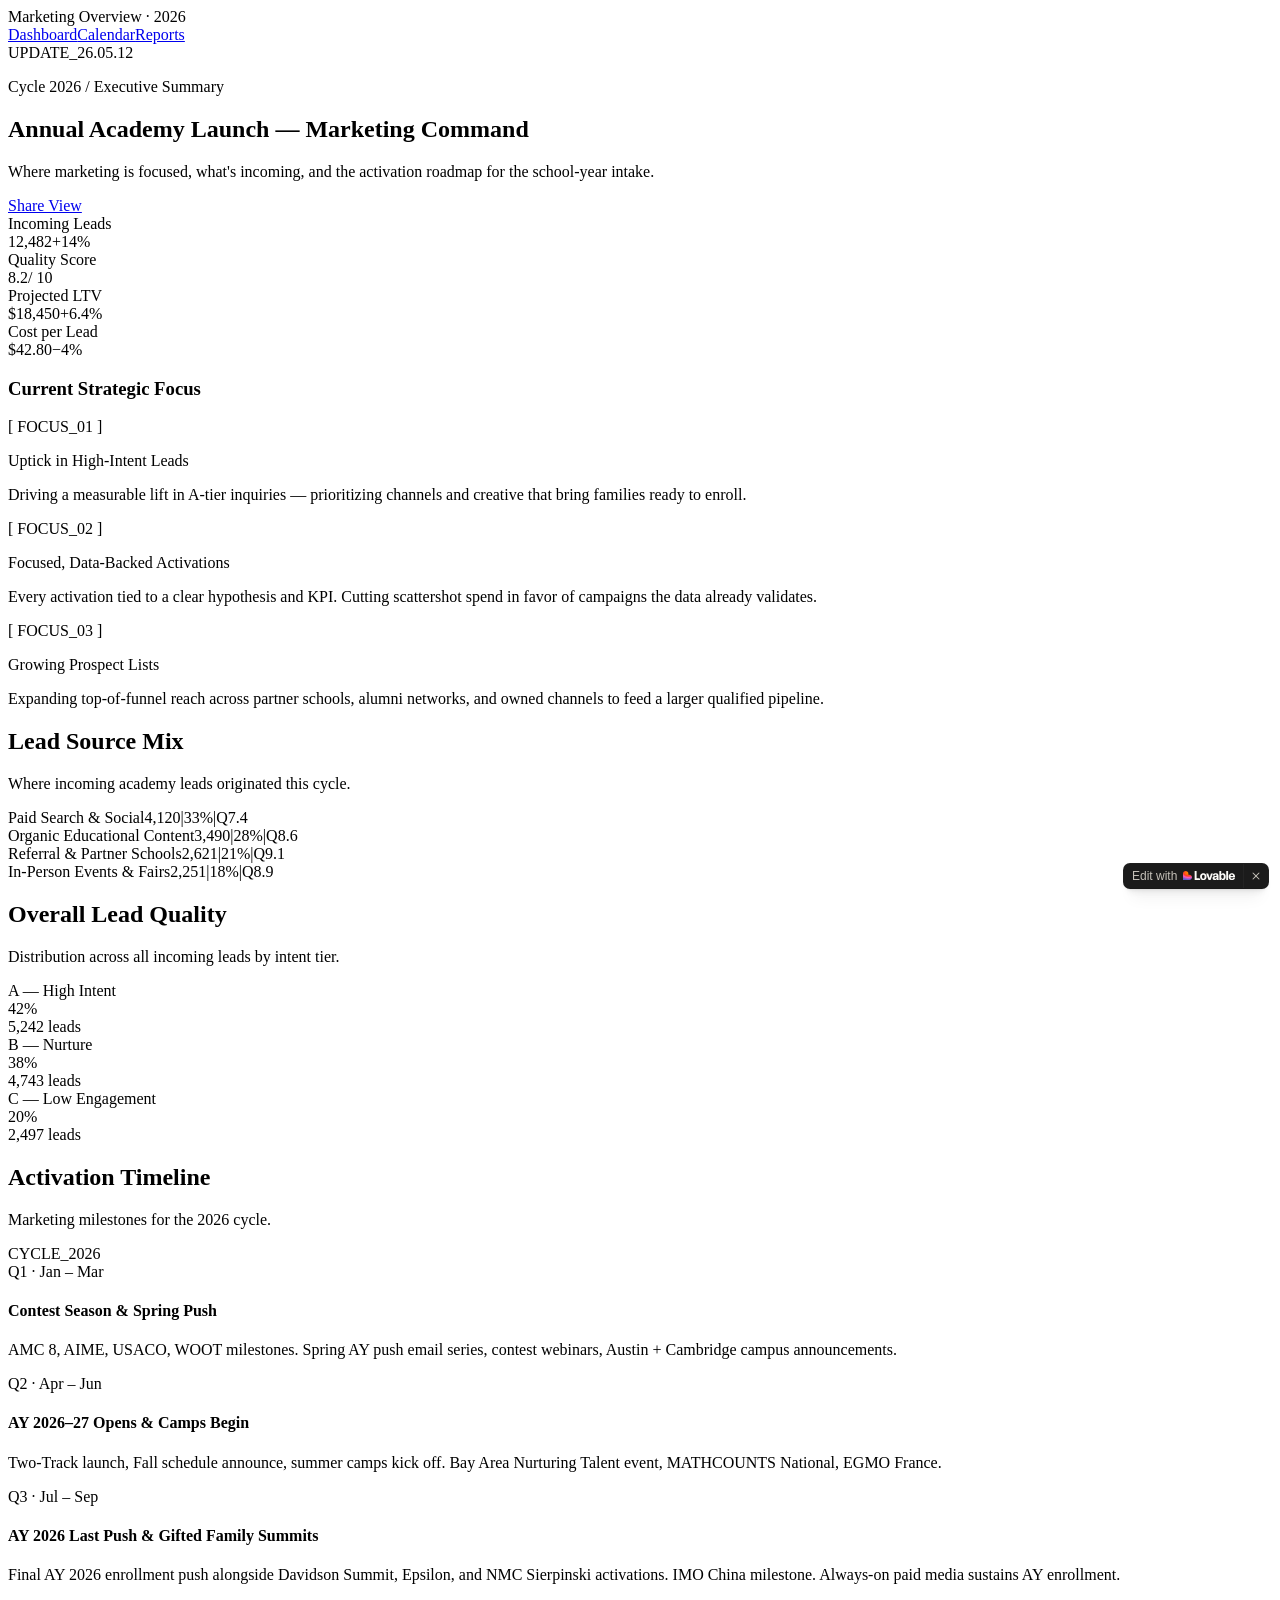
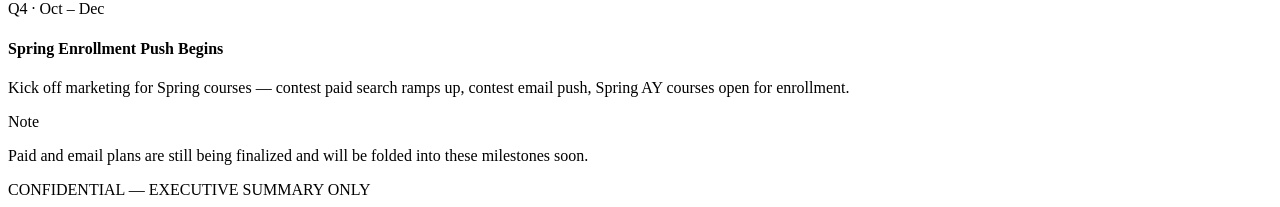
==== index.html @ 6443d121 "Rename marketing-ay.html to index.html" ====
<!DOCTYPE html>
<!-- saved from url=(0054)https://preview-%2Dacademy-2026-dashboard.lovable.app/ -->
<html lang="en"><head><meta http-equiv="Content-Type" content="text/html; charset=UTF-8"><meta name="viewport" content="width=device-width, initial-scale=1"><link rel="stylesheet" href="./Academia.HQ — Marketing Executive Dashboard_files/styles-Cn8V7JbX.css" data-precedence="default"><title>Academia.HQ — Marketing Executive Dashboard</title><meta name="author" content="Lovable"><meta property="og:title" content="Lovable App"><meta property="og:description" content="Lovable Generated Project"><meta property="og:type" content="website"><meta name="twitter:card" content="summary"><meta name="twitter:site" content="@Lovable"><meta name="description" content="Executive overview of marketing activations, lead volume, lead quality and source mix for the annual academy launch cycle."><link rel="modulepreload" href="https://preview--academy-2026-dashboard.lovable.app/assets/index-B-Gn3S8Y.js"><link rel="modulepreload" href="https://preview--academy-2026-dashboard.lovable.app/assets/index-vimdOKwy.js">
<style>
	@font-face {
		font-family: 'CameraPlainVariable';
		src: url('https://cdn.gpteng.co/mcp-widgets/v1/fonts/CameraPlainVariable.woff2') format('woff2');
		font-weight: 100 900;
		font-style: normal;
		font-display: swap;
	}

	#lovable-badge {
		--badge-bg: #1b1b1b;
		--badge-text: #c5c1b9;
		--badge-text-hover: #dcdad5;
		--badge-radius: 6px;
		--badge-padding: 8px;
		--badge-gap: 6px;
		--badge-shadow: 
			0 0 0 1px rgba(0, 0, 0, 0.88),
			0 1px 0 0 rgba(0, 0, 0, 0.04),
			0 2px 2px -1px rgba(0, 0, 0, 0.08),
			0 4px 4px -2px rgba(0, 0, 0, 0.08),
			0 8px 8px -4px rgba(0, 0, 0, 0.08),
			0 16px 16px -8px rgba(0, 0, 0, 0.08);
		--badge-transition-duration: 0.2s;
		--badge-transition-easing: cubic-bezier(0.16, 1, 0.32, 1);
		--focus-color: #575ECF;
		--focus-offset: 2px;
		--focus-width: 2px;
		
		position: fixed;
		bottom: 12px;
		right: 12px;
		height: 24px;
		display: flex;
		align-items: center;
		z-index: 1000000;
		background-color: var(--badge-bg);
		color: var(--badge-text);
		border-radius: var(--badge-radius);
		box-shadow: var(--badge-shadow);
		font-size: 12px;
		font-family: CameraPlainVariable, "CameraPlainVariable Fallback", -apple-system, BlinkMacSystemFont, 'Segoe UI', Roboto, sans-serif;
		font-weight: 400 !important;
		text-transform: none !important;
		font-feature-settings: normal !important;
		transform: translateZ(0);
		will-change: transform, opacity;
	}

	#lovable-badge-cta {
		display: flex;
		align-items: center;
		gap: var(--badge-gap);
		padding: 0 var(--badge-padding);
		height: 100%;
		color: inherit;
		text-decoration: none;
		white-space: nowrap;
		border-radius: var(--badge-radius) 0 0 var(--badge-radius);
		transition: 
			background-color var(--badge-transition-duration) ease,
			color var(--badge-transition-duration) ease,
			transform 0.1s ease;
	}

	#lovable-badge-cta:hover {
		background: rgba(255, 255, 255, 0.04);
		color: var(--badge-text-hover);
	}

	#lovable-badge-cta:active {
		transform: scale(0.98);
	}

	#lovable-badge-cta:focus {
		outline: none;
	}

	#lovable-badge-cta:focus-visible {
		outline: var(--focus-width) solid var(--focus-color);
		outline-offset: var(--focus-offset);
		z-index: 1;
	}

	#lovable-badge-text {
		line-height: 1;
	}

	#lovable-badge-divider {
		width: 1px;
		height: 24px;
		background-color: rgba(255, 255, 255, 0.04);
		flex-shrink: 0;
	}

	#lovable-badge-close {
		width: 24px;
		height: 24px;
		min-width: 24px;
		min-height: 24px;
		cursor: pointer;
		background: none;
		border: none;
		padding: 0;
		display: flex;
		align-items: center;
		justify-content: center;
		border-radius: 0 var(--badge-radius) var(--badge-radius) 0;
		flex-shrink: 0;
		transition: 
			background-color var(--badge-transition-duration) ease,
			transform 0.1s ease;
	}

	#lovable-badge-close:hover {
		background: rgba(255, 255, 255, 0.04);
	}

	#lovable-badge-close:active {
		transform: scale(0.92);
	}

	#lovable-badge-close:focus {
		outline: none;
	}

	#lovable-badge-close:focus-visible {
		outline: var(--focus-width) solid var(--focus-color);
		outline-offset: calc(var(--focus-offset) * -1);
		z-index: 1;
	}

	#lovable-badge-close svg path {
		fill: var(--badge-text);
		transition: fill var(--badge-transition-duration) ease;
	}

	#lovable-badge-close:hover svg path {
		fill: var(--badge-text-hover);
	}

	@media (prefers-reduced-motion: reduce) {
		#lovable-badge-cta,
		#lovable-badge-close,
		#lovable-badge-close svg path {
			transition: none;
		}
		
		#lovable-badge-cta:active,
		#lovable-badge-close:active {
			transform: none;
		}
	}

	@media (prefers-contrast: high) {
		#lovable-badge {
			--badge-bg: #000;
			--badge-text: #fff;
			--badge-text-hover: #fff;
			border: 2px solid currentColor;
		}
		
		#lovable-badge-cta:focus-visible,
		#lovable-badge-close:focus-visible {
			outline-width: 3px;
		}
	}
</style>
<meta name="twitter:title" content="Lovable App"><meta name="twitter:description" content="Lovable Generated Project"><meta property="og:image" content="https://pub-bb2e103a32db4e198524a2e9ed8f35b4.r2.dev/c86d6704-e318-472f-9293-c8a360c2b26d/id-preview-19be04c4--fb2c8c8b-38e6-4d74-97dd-ea251c42cca8.lovable.app-1778769795192.png"><meta name="twitter:image" content="https://pub-bb2e103a32db4e198524a2e9ed8f35b4.r2.dev/c86d6704-e318-472f-9293-c8a360c2b26d/id-preview-19be04c4--fb2c8c8b-38e6-4d74-97dd-ea251c42cca8.lovable.app-1778769795192.png"><style type="text/css">
            .jcpwm-preloader {
                transform: translateX(0px) !important;
            }
        </style></head><body><!--$--><main class="min-h-screen bg-background text-foreground font-display selection:bg-primary/10"><nav class="sticky top-0 z-50 border-b border-border bg-background/80 backdrop-blur-md"><div class="mx-auto flex h-16 max-w-7xl items-center justify-between px-6"><div class="flex items-center gap-8"><span class="text-xl font-extrabold tracking-tighter">Marketing Overview · 2026</span><div class="hidden gap-6 text-sm font-medium text-muted-foreground md:flex"><a href="https://preview--academy-2026-dashboard.lovable.app/" class="text-foreground">Dashboard</a><a href="https://preview--academy-2026-dashboard.lovable.app/calendar" class="transition-colors hover:text-foreground">Calendar</a><a href="https://preview--academy-2026-dashboard.lovable.app/#" class="transition-colors hover:text-foreground">Reports</a></div></div><div class="flex items-center gap-4"><div class="rounded bg-foreground/5 px-2 py-1 font-mono text-[10px]">UPDATE_26.05.12</div><div class="size-8 rounded-full bg-foreground"></div></div></div></nav><section class="mx-auto max-w-7xl px-6 py-12"><header class="animate-entrance mb-12 flex flex-col justify-between gap-6 md:flex-row md:items-end"><div><p class="mb-3 font-mono text-[11px] uppercase tracking-widest text-muted-foreground">Cycle 2026 / Executive Summary</p><h1 class="max-w-2xl text-balance text-4xl font-extrabold tracking-tight md:text-5xl">Annual Academy Launch — Marketing Command</h1><p class="mt-4 max-w-xl text-pretty text-muted-foreground">Where marketing is focused, what's incoming, and the activation roadmap for the school-year intake.</p></div><div class="flex gap-3"><a href="https://preview--academy-2026-dashboard.lovable.app/#" class="rounded-md bg-foreground px-4 py-2 text-sm font-medium text-background transition-all hover:opacity-90">Share View</a></div></header><div class="animate-entrance mb-16 grid grid-cols-1 gap-px overflow-hidden rounded-xl border border-border bg-border md:grid-cols-4 [animation-delay:100ms]"><div class="bg-background p-6"><span class="mb-2 block font-mono text-[10px] uppercase tracking-widest text-muted-foreground">Incoming Leads</span><div class="flex items-baseline gap-2"><span class="text-3xl font-bold tracking-tight">12,482</span><span class="text-xs font-medium text-emerald-600">+14%</span></div></div><div class="bg-background p-6"><span class="mb-2 block font-mono text-[10px] uppercase tracking-widest text-muted-foreground">Quality Score</span><div class="flex items-baseline gap-2"><span class="text-3xl font-bold tracking-tight">8.2</span><span class="text-xs font-medium text-muted-foreground">/ 10</span></div></div><div class="bg-background p-6"><span class="mb-2 block font-mono text-[10px] uppercase tracking-widest text-muted-foreground">Projected LTV</span><div class="flex items-baseline gap-2"><span class="text-3xl font-bold tracking-tight">$18,450</span><span class="text-xs font-medium text-emerald-600">+6.4%</span></div></div><div class="bg-background p-6"><span class="mb-2 block font-mono text-[10px] uppercase tracking-widest text-muted-foreground">Cost per Lead</span><div class="flex items-baseline gap-2"><span class="text-3xl font-bold tracking-tight">$42.80</span><span class="text-xs font-medium text-emerald-600">−4%</span></div></div></div><div class="grid grid-cols-1 gap-12 lg:grid-cols-12"><div class="animate-entrance space-y-12 lg:col-span-7 [animation-delay:200ms]"><div class="rounded-2xl bg-foreground/5 p-8"><h3 class="mb-6 text-lg font-bold">Current Strategic Focus</h3><div class="grid grid-cols-1 gap-8 md:grid-cols-3"><div class="space-y-2"><span class="font-mono text-[10px] text-primary">[ <!-- -->FOCUS_01<!-- --> ]</span><p class="text-sm font-bold">Uptick in High-Intent Leads</p><p class="text-xs leading-relaxed text-muted-foreground">Driving a measurable lift in A-tier inquiries — prioritizing channels and creative that bring families ready to enroll.</p></div><div class="space-y-2"><span class="font-mono text-[10px] text-primary">[ <!-- -->FOCUS_02<!-- --> ]</span><p class="text-sm font-bold">Focused, Data-Backed Activations</p><p class="text-xs leading-relaxed text-muted-foreground">Every activation tied to a clear hypothesis and KPI. Cutting scattershot spend in favor of campaigns the data already validates.</p></div><div class="space-y-2"><span class="font-mono text-[10px] text-primary">[ <!-- -->FOCUS_03<!-- --> ]</span><p class="text-sm font-bold">Growing Prospect Lists</p><p class="text-xs leading-relaxed text-muted-foreground">Expanding top-of-funnel reach across partner schools, alumni networks, and owned channels to feed a larger qualified pipeline.</p></div></div></div><div class="border-t border-foreground/10 pt-6"><div class="mb-8 flex items-center justify-between"><div><h2 class="text-xl font-bold tracking-tight">Lead Source Mix</h2><p class="mt-1 text-xs text-muted-foreground">Where incoming academy leads originated this cycle.</p></div></div><div class="space-y-6"><div><div class="mb-2 flex justify-between text-sm"><span class="font-medium">Paid Search &amp; Social</span><span class="font-mono text-muted-foreground"><span class="text-foreground">4,120</span><span class="mx-2">|</span>33<!-- -->%<span class="mx-2">|</span>Q<!-- -->7.4</span></div><div class="h-2 overflow-hidden rounded-full bg-foreground/5"><div class="animate-slide h-full bg-foreground" style="width:33%;animation-delay:300ms"></div></div></div><div><div class="mb-2 flex justify-between text-sm"><span class="font-medium">Organic Educational Content</span><span class="font-mono text-muted-foreground"><span class="text-foreground">3,490</span><span class="mx-2">|</span>28<!-- -->%<span class="mx-2">|</span>Q<!-- -->8.6</span></div><div class="h-2 overflow-hidden rounded-full bg-foreground/5"><div class="animate-slide h-full bg-foreground/70" style="width:28%;animation-delay:400ms"></div></div></div><div><div class="mb-2 flex justify-between text-sm"><span class="font-medium">Referral &amp; Partner Schools</span><span class="font-mono text-muted-foreground"><span class="text-foreground">2,621</span><span class="mx-2">|</span>21<!-- -->%<span class="mx-2">|</span>Q<!-- -->9.1</span></div><div class="h-2 overflow-hidden rounded-full bg-foreground/5"><div class="animate-slide h-full bg-foreground/45" style="width:21%;animation-delay:500ms"></div></div></div><div><div class="mb-2 flex justify-between text-sm"><span class="font-medium">In-Person Events &amp; Fairs</span><span class="font-mono text-muted-foreground"><span class="text-foreground">2,251</span><span class="mx-2">|</span>18<!-- -->%<span class="mx-2">|</span>Q<!-- -->8.9</span></div><div class="h-2 overflow-hidden rounded-full bg-foreground/5"><div class="animate-slide h-full bg-foreground/25" style="width:18%;animation-delay:600ms"></div></div></div></div></div><div class="border-t border-foreground/10 pt-6"><div class="mb-8 flex items-center justify-between"><div><h2 class="text-xl font-bold tracking-tight">Overall Lead Quality</h2><p class="mt-1 text-xs text-muted-foreground">Distribution across all incoming leads by intent tier.</p></div></div><div class="grid grid-cols-3 gap-px overflow-hidden rounded-lg border border-border bg-border"><div class="bg-background p-5"><div class="font-mono text-[10px] uppercase tracking-widest text-muted-foreground">A — High Intent</div><div class="mt-3 text-2xl font-bold">42<!-- -->%</div><div class="mt-1 font-mono text-xs text-muted-foreground">5,242<!-- --> leads</div></div><div class="bg-background p-5"><div class="font-mono text-[10px] uppercase tracking-widest text-muted-foreground">B — Nurture</div><div class="mt-3 text-2xl font-bold">38<!-- -->%</div><div class="mt-1 font-mono text-xs text-muted-foreground">4,743<!-- --> leads</div></div><div class="bg-background p-5"><div class="font-mono text-[10px] uppercase tracking-widest text-muted-foreground">C — Low Engagement</div><div class="mt-3 text-2xl font-bold">20<!-- -->%</div><div class="mt-1 font-mono text-xs text-muted-foreground">2,497<!-- --> leads</div></div></div></div></div><div class="animate-entrance lg:col-span-5 [animation-delay:300ms]"><div class="border-l border-border pl-8"><div class="mb-10 flex items-center justify-between"><div><h2 class="text-xl font-bold tracking-tight">Activation Timeline</h2><p class="mt-1 text-xs text-muted-foreground">Marketing milestones for the 2026 cycle.</p></div><span class="font-mono text-[10px] text-muted-foreground">CYCLE_2026</span></div><div class="relative space-y-12"><div class="absolute -left-[33px] bottom-0 top-0 w-px bg-border"></div><div class="relative "><div class="absolute -left-[37px] top-2 size-2 rounded-full ring-4 ring-background bg-primary"></div><span class="font-mono text-[10px] uppercase text-primary">Q1 · Jan – Mar</span><h4 class="mt-1 text-sm font-bold">Contest Season &amp; Spring Push</h4><p class="mt-2 text-xs text-muted-foreground">AMC 8, AIME, USACO, WOOT milestones. Spring AY push email series, contest webinars, Austin + Cambridge campus announcements.</p></div><div class="relative "><div class="absolute -left-[37px] top-2 size-2 rounded-full ring-4 ring-background bg-border"></div><span class="font-mono text-[10px] uppercase text-muted-foreground">Q2 · Apr – Jun</span><h4 class="mt-1 text-sm font-bold">AY 2026–27 Opens &amp; Camps Begin</h4><p class="mt-2 text-xs text-muted-foreground">Two-Track launch, Fall schedule announce, summer camps kick off. Bay Area Nurturing Talent event, MATHCOUNTS National, EGMO France.</p></div><div class="relative "><div class="absolute -left-[37px] top-2 size-2 rounded-full ring-4 ring-background bg-border"></div><span class="font-mono text-[10px] uppercase text-muted-foreground">Q3 · Jul – Sep</span><h4 class="mt-1 text-sm font-bold">AY 2026 Last Push &amp; Gifted Family Summits</h4><p class="mt-2 text-xs text-muted-foreground">Final AY 2026 enrollment push alongside Davidson Summit, Epsilon, and NMC Sierpinski activations. IMO China milestone. Always-on paid media sustains AY enrollment.</p></div><div class="relative opacity-50"><div class="absolute -left-[37px] top-2 size-2 rounded-full ring-4 ring-background bg-border"></div><span class="font-mono text-[10px] uppercase text-muted-foreground">Q4 · Oct – Dec</span><h4 class="mt-1 text-sm font-bold">Spring Enrollment Push Begins</h4><p class="mt-2 text-xs text-muted-foreground">Kick off marketing for Spring courses — contest paid search ramps up, contest email push, Spring AY courses open for enrollment.</p></div></div><div class="mt-10 rounded-md border border-dashed border-border bg-foreground/[0.03] p-4"><span class="font-mono text-[10px] uppercase tracking-widest text-muted-foreground">Note</span><p class="mt-2 text-xs leading-relaxed text-muted-foreground">Paid and email plans are still being finalized and will be folded into these milestones soon.</p></div></div></div></div></section><footer class="mx-auto mt-12 flex max-w-7xl items-center justify-between border-t border-border px-6 py-12"><div class="font-mono text-[10px] text-muted-foreground">CONFIDENTIAL — EXECUTIVE SUMMARY ONLY</div></footer></main><!--/$--><script src="./Academia.HQ — Marketing Executive Dashboard_files/lovable.js" type="module"></script>
<aside id="lovable-badge" role="complementary" dir="ltr" lang="en" aria-label="Edit with Lovable">
	<a id="lovable-badge-cta" target="_blank" href="https://lovable.dev/projects/fb2c8c8b-38e6-4d74-97dd-ea251c42cca8?utm_source=lovable-badge" rel="noopener nofollow" aria-label="Edit with Lovable">
		<span id="lovable-badge-text">Edit with</span>
		<svg xmlns="http://www.w3.org/2000/svg" width="52" height="16" fill="none" viewBox="0 0 52 16">
  <path fill="#FCFBF8" fill-rule="evenodd" d="M20.318 5.25c.643 0 1.206.14 1.69.418a2.81 2.81 0 0 1 1.118 1.191c.266.513.4 1.115.4 1.807s-.134 1.296-.4 1.812a2.81 2.81 0 0 1-1.118 1.193c-.484.278-1.047.418-1.69.418s-1.208-.14-1.695-.418a2.85 2.85 0 0 1-1.125-1.193c-.262-.516-.393-1.12-.393-1.812s.131-1.294.393-1.807a2.848 2.848 0 0 1 1.125-1.191c.487-.279 1.052-.418 1.695-.418Zm0 1.425c-.27 0-.504.076-.7.228-.193.147-.34.37-.443.67-.102.295-.153.66-.153 1.093 0 .435.05.801.153 1.1.102.3.25.524.443.676.196.147.43.22.7.22.27 0 .502-.073.694-.22.193-.152.341-.375.443-.67.103-.299.153-.667.153-1.106 0-.65-.112-1.145-.337-1.481a1.08 1.08 0 0 0-.953-.51ZM32.7 5.25c.61 0 1.127.1 1.549.3.422.197.74.48.953.849.217.368.325.809.325 1.32v2.704c0 .29.02.562.062.812.044.245.108.4.19.466V12h-1.935a5.895 5.895 0 0 1-.105-.684 7.745 7.745 0 0 1-.02-.228 2.293 2.293 0 0 1-.151.203c-.205.242-.47.437-.793.584-.32.143-.685.215-1.094.215-.406 0-.77-.08-1.094-.24a1.845 1.845 0 0 1-.756-.682 1.984 1.984 0 0 1-.27-1.045c0-.606.178-1.069.535-1.388.356-.324.87-.534 1.542-.633l1.125-.16c.225-.032.403-.074.534-.123a.622.622 0 0 0 .288-.196.549.549 0 0 0 .093-.327.65.65 0 0 0-.11-.367.702.702 0 0 0-.32-.27c-.14-.07-.31-.105-.51-.105-.32 0-.576.083-.768.251-.193.164-.298.39-.314.676h-1.923c.016-.434.147-.82.393-1.155.25-.34.596-.604 1.039-.792.442-.189.954-.283 1.535-.283Zm.99 3.498a.98.98 0 0 1-.215.14 2.49 2.49 0 0 1-.584.178l-.473.092c-.315.061-.553.156-.713.283-.155.127-.233.305-.233.534 0 .23.084.412.252.547.168.135.383.203.645.203s.494-.058.694-.173c.201-.118.355-.282.461-.49.11-.21.166-.448.166-.714v-.6Zm4.526-2.375c.065-.125.138-.243.221-.349.197-.25.437-.44.719-.571.282-.135.6-.203.952-.203.528 0 .988.138 1.377.412.389.275.688.67.896 1.186.21.512.314 1.12.314 1.824 0 .7-.107 1.309-.32 1.825-.213.512-.518.906-.915 1.18-.393.275-.854.412-1.383.412-.352 0-.667-.062-.946-.184a1.832 1.832 0 0 1-.7-.554 2.2 2.2 0 0 1-.234-.383V12h-1.843V3h1.862v3.373Zm1.284.296c-.274 0-.51.085-.707.253-.192.163-.338.397-.436.7a3.376 3.376 0 0 0-.148 1.05c0 .406.05.759.148 1.058.098.299.243.53.436.694.197.164.433.246.707.246.279 0 .512-.082.7-.246.193-.164.336-.395.43-.694.099-.3.148-.652.148-1.058 0-.405-.05-.757-.147-1.056-.095-.299-.238-.53-.43-.694a1.015 1.015 0 0 0-.7-.253Zm9.416-1.419c.602 0 1.136.131 1.604.393.466.262.829.643 1.086 1.143.263.5.394 1.097.394 1.794 0 .25-.002.449-.006.596H47.51c.018.288.071.538.164.75a1.3 1.3 0 0 0 .491.596c.214.13.465.196.757.196.319 0 .583-.082.792-.246.209-.167.34-.403.393-.706h1.862a2.48 2.48 0 0 1-.485 1.235 2.54 2.54 0 0 1-1.051.805c-.439.188-.949.283-1.53.283-.655 0-1.225-.125-1.708-.375a2.672 2.672 0 0 1-1.13-1.143c-.267-.508-.4-1.137-.4-1.887 0-.712.14-1.327.418-1.843a2.86 2.86 0 0 1 1.155-1.186c.491-.27 1.051-.405 1.678-.405Zm-.044 1.345c-.274 0-.516.068-.725.203a1.29 1.29 0 0 0-.479.59 2.045 2.045 0 0 0-.132.498h2.562a1.873 1.873 0 0 0-.138-.602 1.061 1.061 0 0 0-.418-.516 1.243 1.243 0 0 0-.67-.173Z" clip-rule="evenodd"></path>
  <path fill="#FCFBF8" d="m26.605 9.995 1.342-4.566h1.924L27.628 12h-2.07l-2.33-6.57h1.98l1.397 4.565Zm-13.013.143h2.256c1.632 0 1.421 1.837 1.418 1.861h-5.603V3h1.93v7.138Zm31.516 1.861h-1.862V3h1.862v8.999Z"></path>
  <path fill="url(#a)" fill-rule="evenodd" d="M2.7 3c1.492 0 2.7 1.192 2.7 2.663v1.012h.9c1.49 0 2.7 1.192 2.7 2.662S7.791 12 6.3 12H0V5.663C0 4.193 1.209 3 2.7 3Z" clip-rule="evenodd"></path>
  <defs>
    <radialgradient id="a" cx="0" cy="0" r="1" gradientTransform="matrix(-1.54236 7.07838 -10.231 -2.15602 4.627 5.022)" gradientUnits="userSpaceOnUse">
      <stop offset=".106" stop-color="#FE7B02"></stop>
      <stop offset=".394" stop-color="#FE3F21"></stop>
      <stop offset=".608" stop-color="#F858BC"></stop>
      <stop offset=".929" stop-color="#575ECF"></stop>
    </radialgradient>
  </defs>
</svg>


	</a>
	
	<span id="lovable-badge-divider" aria-hidden="true"></span>
	
	<button id="lovable-badge-close" aria-label="Dismiss" title="Dismiss" type="button">
		<svg xmlns="http://www.w3.org/2000/svg" width="16" height="16" fill="none" viewBox="0 0 16 16" aria-hidden="true">
			<path d="M10.646 4.646a.5.5 0 1 1 .707.708L8.707 8l2.646 2.646a.5.5 0 1 1-.707.707L8 8.707l-2.646 2.646a.5.5 0 1 1-.708-.707L7.293 8 4.646 5.354a.5.5 0 1 1 .708-.708L8 7.293l2.646-2.647Z"></path>
		</svg>
	</button>
</aside>
<script>
	// Don't show the lovable-badge if the page is in an iframe or if it's being rendered by puppeteer (screenshot service)
	if (window.self !== window.top || navigator.userAgent.includes('puppeteer')) {
		// the page is in an iframe
		var badge = document.getElementById('lovable-badge');
		if (badge) {
			badge.style.display = 'none';
		}
	}

	// Add click event listener to close button with animation
	var closeButton = document.getElementById('lovable-badge-close');
	if (closeButton) {
		closeButton.addEventListener('click', function(event) {
			event.preventDefault();
			event.stopPropagation();
			var badge = document.getElementById('lovable-badge');
			if (badge) {
				badge.classList.add('closing');
				setTimeout(function() {
					if (badge) {
						badge.style.display = 'none';
					}
				}, 240);
			}
		});
	}
</script>
</body></html>
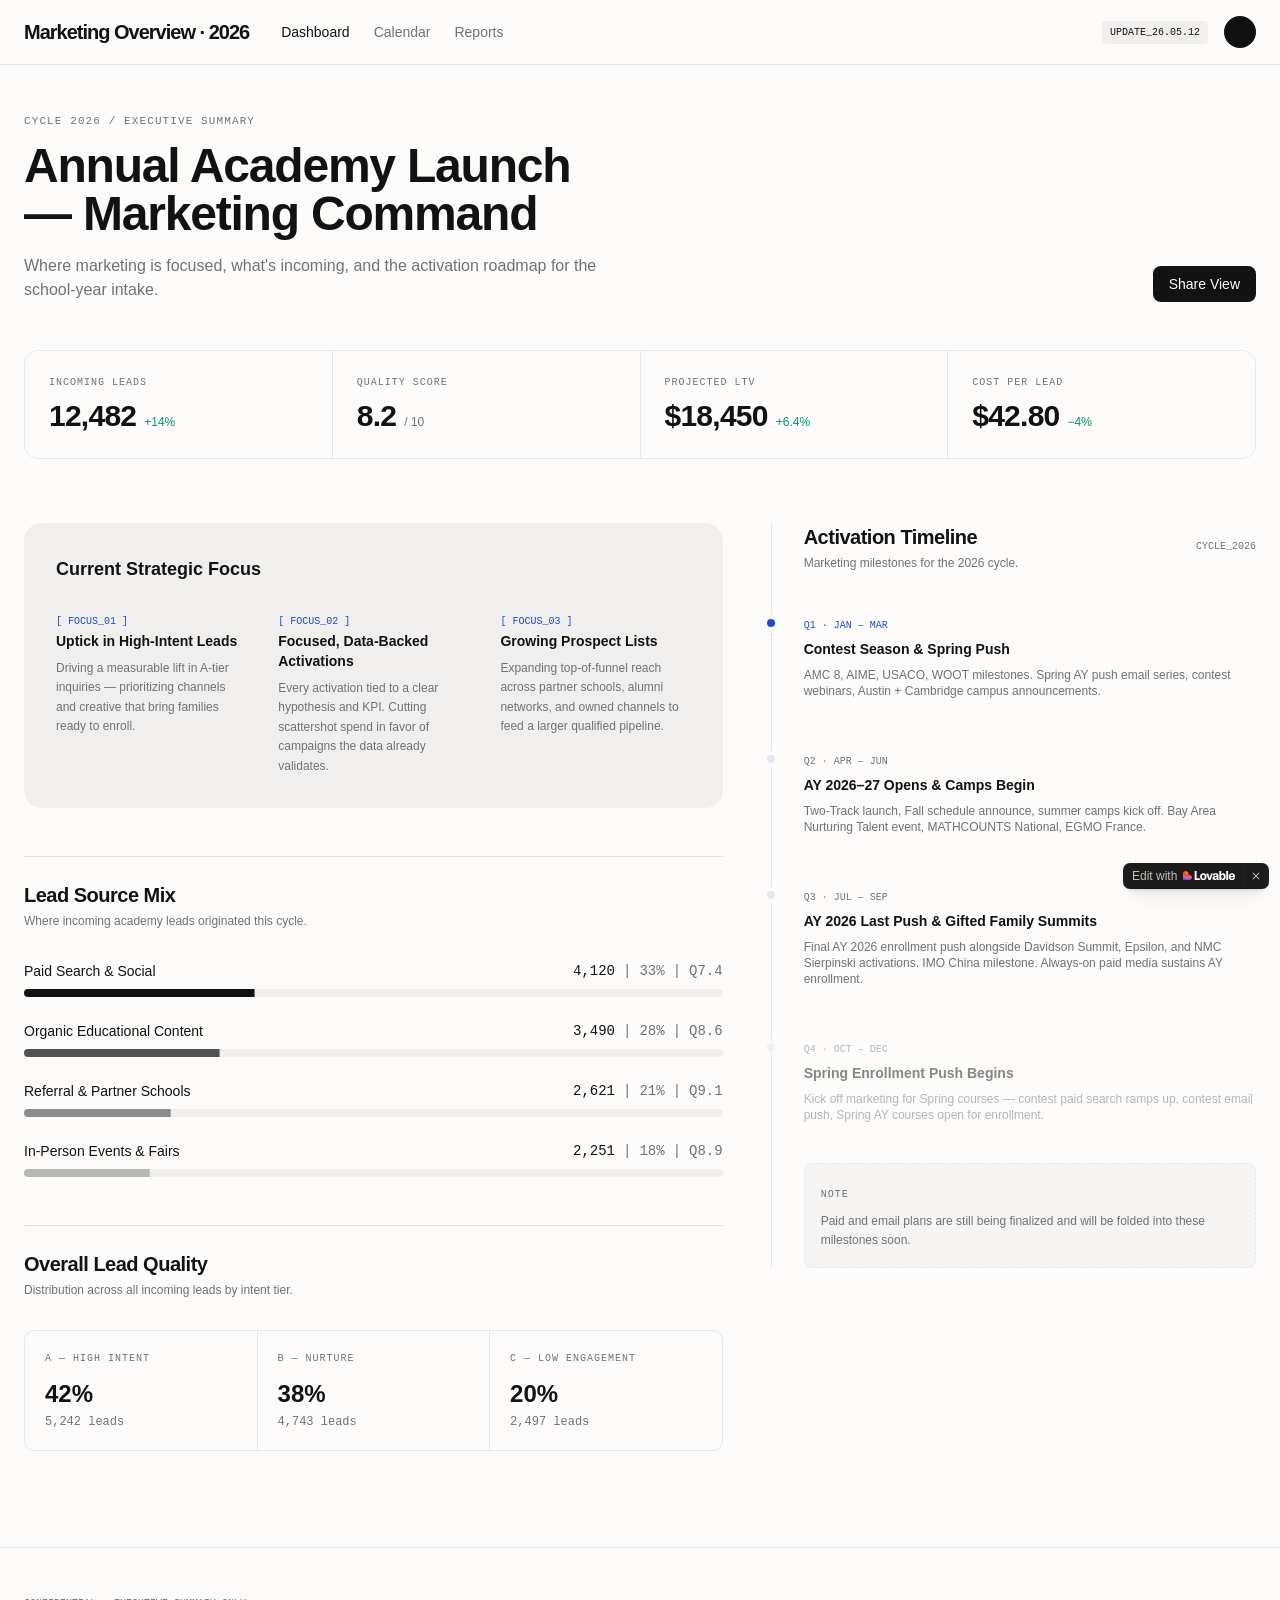
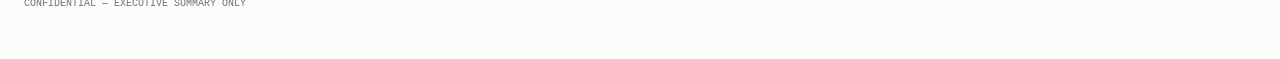
==== commit 14de34c9: "Update index.html" ====
--- a/index.html
+++ b/index.html
@@ -1,6 +1,6 @@
 <!DOCTYPE html>
 <!-- saved from url=(0054)https://preview-%2Dacademy-2026-dashboard.lovable.app/ -->
-<html lang="en"><head><meta http-equiv="Content-Type" content="text/html; charset=UTF-8"><meta name="viewport" content="width=device-width, initial-scale=1"><link rel="stylesheet" href="./Academia.HQ — Marketing Executive Dashboard_files/styles-Cn8V7JbX.css" data-precedence="default"><title>Academia.HQ — Marketing Executive Dashboard</title><meta name="author" content="Lovable"><meta property="og:title" content="Lovable App"><meta property="og:description" content="Lovable Generated Project"><meta property="og:type" content="website"><meta name="twitter:card" content="summary"><meta name="twitter:site" content="@Lovable"><meta name="description" content="Executive overview of marketing activations, lead volume, lead quality and source mix for the annual academy launch cycle."><link rel="modulepreload" href="https://preview--academy-2026-dashboard.lovable.app/assets/index-B-Gn3S8Y.js"><link rel="modulepreload" href="https://preview--academy-2026-dashboard.lovable.app/assets/index-vimdOKwy.js">
+<html lang="en"><head><meta http-equiv="Content-Type" content="text/html; charset=UTF-8"><meta name="viewport" content="width=device-width, initial-scale=1"><link rel="stylesheet" href="./styles-Cn8V7JbX.css" data-precedence="default"><title>Academia.HQ — Marketing Executive Dashboard</title><meta name="author" content="Lovable"><meta property="og:title" content="Lovable App"><meta property="og:description" content="Lovable Generated Project"><meta property="og:type" content="website"><meta name="twitter:card" content="summary"><meta name="twitter:site" content="@Lovable"><meta name="description" content="Executive overview of marketing activations, lead volume, lead quality and source mix for the annual academy launch cycle."><link rel="modulepreload" href="https://preview--academy-2026-dashboard.lovable.app/assets/index-B-Gn3S8Y.js"><link rel="modulepreload" href="https://preview--academy-2026-dashboard.lovable.app/assets/index-vimdOKwy.js">
 <style>
 	@font-face {
 		font-family: 'CameraPlainVariable';
@@ -173,7 +173,7 @@
             .jcpwm-preloader {
                 transform: translateX(0px) !important;
             }
-        </style></head><body><!--$--><main class="min-h-screen bg-background text-foreground font-display selection:bg-primary/10"><nav class="sticky top-0 z-50 border-b border-border bg-background/80 backdrop-blur-md"><div class="mx-auto flex h-16 max-w-7xl items-center justify-between px-6"><div class="flex items-center gap-8"><span class="text-xl font-extrabold tracking-tighter">Marketing Overview · 2026</span><div class="hidden gap-6 text-sm font-medium text-muted-foreground md:flex"><a href="https://preview--academy-2026-dashboard.lovable.app/" class="text-foreground">Dashboard</a><a href="https://preview--academy-2026-dashboard.lovable.app/calendar" class="transition-colors hover:text-foreground">Calendar</a><a href="https://preview--academy-2026-dashboard.lovable.app/#" class="transition-colors hover:text-foreground">Reports</a></div></div><div class="flex items-center gap-4"><div class="rounded bg-foreground/5 px-2 py-1 font-mono text-[10px]">UPDATE_26.05.12</div><div class="size-8 rounded-full bg-foreground"></div></div></div></nav><section class="mx-auto max-w-7xl px-6 py-12"><header class="animate-entrance mb-12 flex flex-col justify-between gap-6 md:flex-row md:items-end"><div><p class="mb-3 font-mono text-[11px] uppercase tracking-widest text-muted-foreground">Cycle 2026 / Executive Summary</p><h1 class="max-w-2xl text-balance text-4xl font-extrabold tracking-tight md:text-5xl">Annual Academy Launch — Marketing Command</h1><p class="mt-4 max-w-xl text-pretty text-muted-foreground">Where marketing is focused, what's incoming, and the activation roadmap for the school-year intake.</p></div><div class="flex gap-3"><a href="https://preview--academy-2026-dashboard.lovable.app/#" class="rounded-md bg-foreground px-4 py-2 text-sm font-medium text-background transition-all hover:opacity-90">Share View</a></div></header><div class="animate-entrance mb-16 grid grid-cols-1 gap-px overflow-hidden rounded-xl border border-border bg-border md:grid-cols-4 [animation-delay:100ms]"><div class="bg-background p-6"><span class="mb-2 block font-mono text-[10px] uppercase tracking-widest text-muted-foreground">Incoming Leads</span><div class="flex items-baseline gap-2"><span class="text-3xl font-bold tracking-tight">12,482</span><span class="text-xs font-medium text-emerald-600">+14%</span></div></div><div class="bg-background p-6"><span class="mb-2 block font-mono text-[10px] uppercase tracking-widest text-muted-foreground">Quality Score</span><div class="flex items-baseline gap-2"><span class="text-3xl font-bold tracking-tight">8.2</span><span class="text-xs font-medium text-muted-foreground">/ 10</span></div></div><div class="bg-background p-6"><span class="mb-2 block font-mono text-[10px] uppercase tracking-widest text-muted-foreground">Projected LTV</span><div class="flex items-baseline gap-2"><span class="text-3xl font-bold tracking-tight">$18,450</span><span class="text-xs font-medium text-emerald-600">+6.4%</span></div></div><div class="bg-background p-6"><span class="mb-2 block font-mono text-[10px] uppercase tracking-widest text-muted-foreground">Cost per Lead</span><div class="flex items-baseline gap-2"><span class="text-3xl font-bold tracking-tight">$42.80</span><span class="text-xs font-medium text-emerald-600">−4%</span></div></div></div><div class="grid grid-cols-1 gap-12 lg:grid-cols-12"><div class="animate-entrance space-y-12 lg:col-span-7 [animation-delay:200ms]"><div class="rounded-2xl bg-foreground/5 p-8"><h3 class="mb-6 text-lg font-bold">Current Strategic Focus</h3><div class="grid grid-cols-1 gap-8 md:grid-cols-3"><div class="space-y-2"><span class="font-mono text-[10px] text-primary">[ <!-- -->FOCUS_01<!-- --> ]</span><p class="text-sm font-bold">Uptick in High-Intent Leads</p><p class="text-xs leading-relaxed text-muted-foreground">Driving a measurable lift in A-tier inquiries — prioritizing channels and creative that bring families ready to enroll.</p></div><div class="space-y-2"><span class="font-mono text-[10px] text-primary">[ <!-- -->FOCUS_02<!-- --> ]</span><p class="text-sm font-bold">Focused, Data-Backed Activations</p><p class="text-xs leading-relaxed text-muted-foreground">Every activation tied to a clear hypothesis and KPI. Cutting scattershot spend in favor of campaigns the data already validates.</p></div><div class="space-y-2"><span class="font-mono text-[10px] text-primary">[ <!-- -->FOCUS_03<!-- --> ]</span><p class="text-sm font-bold">Growing Prospect Lists</p><p class="text-xs leading-relaxed text-muted-foreground">Expanding top-of-funnel reach across partner schools, alumni networks, and owned channels to feed a larger qualified pipeline.</p></div></div></div><div class="border-t border-foreground/10 pt-6"><div class="mb-8 flex items-center justify-between"><div><h2 class="text-xl font-bold tracking-tight">Lead Source Mix</h2><p class="mt-1 text-xs text-muted-foreground">Where incoming academy leads originated this cycle.</p></div></div><div class="space-y-6"><div><div class="mb-2 flex justify-between text-sm"><span class="font-medium">Paid Search &amp; Social</span><span class="font-mono text-muted-foreground"><span class="text-foreground">4,120</span><span class="mx-2">|</span>33<!-- -->%<span class="mx-2">|</span>Q<!-- -->7.4</span></div><div class="h-2 overflow-hidden rounded-full bg-foreground/5"><div class="animate-slide h-full bg-foreground" style="width:33%;animation-delay:300ms"></div></div></div><div><div class="mb-2 flex justify-between text-sm"><span class="font-medium">Organic Educational Content</span><span class="font-mono text-muted-foreground"><span class="text-foreground">3,490</span><span class="mx-2">|</span>28<!-- -->%<span class="mx-2">|</span>Q<!-- -->8.6</span></div><div class="h-2 overflow-hidden rounded-full bg-foreground/5"><div class="animate-slide h-full bg-foreground/70" style="width:28%;animation-delay:400ms"></div></div></div><div><div class="mb-2 flex justify-between text-sm"><span class="font-medium">Referral &amp; Partner Schools</span><span class="font-mono text-muted-foreground"><span class="text-foreground">2,621</span><span class="mx-2">|</span>21<!-- -->%<span class="mx-2">|</span>Q<!-- -->9.1</span></div><div class="h-2 overflow-hidden rounded-full bg-foreground/5"><div class="animate-slide h-full bg-foreground/45" style="width:21%;animation-delay:500ms"></div></div></div><div><div class="mb-2 flex justify-between text-sm"><span class="font-medium">In-Person Events &amp; Fairs</span><span class="font-mono text-muted-foreground"><span class="text-foreground">2,251</span><span class="mx-2">|</span>18<!-- -->%<span class="mx-2">|</span>Q<!-- -->8.9</span></div><div class="h-2 overflow-hidden rounded-full bg-foreground/5"><div class="animate-slide h-full bg-foreground/25" style="width:18%;animation-delay:600ms"></div></div></div></div></div><div class="border-t border-foreground/10 pt-6"><div class="mb-8 flex items-center justify-between"><div><h2 class="text-xl font-bold tracking-tight">Overall Lead Quality</h2><p class="mt-1 text-xs text-muted-foreground">Distribution across all incoming leads by intent tier.</p></div></div><div class="grid grid-cols-3 gap-px overflow-hidden rounded-lg border border-border bg-border"><div class="bg-background p-5"><div class="font-mono text-[10px] uppercase tracking-widest text-muted-foreground">A — High Intent</div><div class="mt-3 text-2xl font-bold">42<!-- -->%</div><div class="mt-1 font-mono text-xs text-muted-foreground">5,242<!-- --> leads</div></div><div class="bg-background p-5"><div class="font-mono text-[10px] uppercase tracking-widest text-muted-foreground">B — Nurture</div><div class="mt-3 text-2xl font-bold">38<!-- -->%</div><div class="mt-1 font-mono text-xs text-muted-foreground">4,743<!-- --> leads</div></div><div class="bg-background p-5"><div class="font-mono text-[10px] uppercase tracking-widest text-muted-foreground">C — Low Engagement</div><div class="mt-3 text-2xl font-bold">20<!-- -->%</div><div class="mt-1 font-mono text-xs text-muted-foreground">2,497<!-- --> leads</div></div></div></div></div><div class="animate-entrance lg:col-span-5 [animation-delay:300ms]"><div class="border-l border-border pl-8"><div class="mb-10 flex items-center justify-between"><div><h2 class="text-xl font-bold tracking-tight">Activation Timeline</h2><p class="mt-1 text-xs text-muted-foreground">Marketing milestones for the 2026 cycle.</p></div><span class="font-mono text-[10px] text-muted-foreground">CYCLE_2026</span></div><div class="relative space-y-12"><div class="absolute -left-[33px] bottom-0 top-0 w-px bg-border"></div><div class="relative "><div class="absolute -left-[37px] top-2 size-2 rounded-full ring-4 ring-background bg-primary"></div><span class="font-mono text-[10px] uppercase text-primary">Q1 · Jan – Mar</span><h4 class="mt-1 text-sm font-bold">Contest Season &amp; Spring Push</h4><p class="mt-2 text-xs text-muted-foreground">AMC 8, AIME, USACO, WOOT milestones. Spring AY push email series, contest webinars, Austin + Cambridge campus announcements.</p></div><div class="relative "><div class="absolute -left-[37px] top-2 size-2 rounded-full ring-4 ring-background bg-border"></div><span class="font-mono text-[10px] uppercase text-muted-foreground">Q2 · Apr – Jun</span><h4 class="mt-1 text-sm font-bold">AY 2026–27 Opens &amp; Camps Begin</h4><p class="mt-2 text-xs text-muted-foreground">Two-Track launch, Fall schedule announce, summer camps kick off. Bay Area Nurturing Talent event, MATHCOUNTS National, EGMO France.</p></div><div class="relative "><div class="absolute -left-[37px] top-2 size-2 rounded-full ring-4 ring-background bg-border"></div><span class="font-mono text-[10px] uppercase text-muted-foreground">Q3 · Jul – Sep</span><h4 class="mt-1 text-sm font-bold">AY 2026 Last Push &amp; Gifted Family Summits</h4><p class="mt-2 text-xs text-muted-foreground">Final AY 2026 enrollment push alongside Davidson Summit, Epsilon, and NMC Sierpinski activations. IMO China milestone. Always-on paid media sustains AY enrollment.</p></div><div class="relative opacity-50"><div class="absolute -left-[37px] top-2 size-2 rounded-full ring-4 ring-background bg-border"></div><span class="font-mono text-[10px] uppercase text-muted-foreground">Q4 · Oct – Dec</span><h4 class="mt-1 text-sm font-bold">Spring Enrollment Push Begins</h4><p class="mt-2 text-xs text-muted-foreground">Kick off marketing for Spring courses — contest paid search ramps up, contest email push, Spring AY courses open for enrollment.</p></div></div><div class="mt-10 rounded-md border border-dashed border-border bg-foreground/[0.03] p-4"><span class="font-mono text-[10px] uppercase tracking-widest text-muted-foreground">Note</span><p class="mt-2 text-xs leading-relaxed text-muted-foreground">Paid and email plans are still being finalized and will be folded into these milestones soon.</p></div></div></div></div></section><footer class="mx-auto mt-12 flex max-w-7xl items-center justify-between border-t border-border px-6 py-12"><div class="font-mono text-[10px] text-muted-foreground">CONFIDENTIAL — EXECUTIVE SUMMARY ONLY</div></footer></main><!--/$--><script src="./Academia.HQ — Marketing Executive Dashboard_files/lovable.js" type="module"></script>
+        </style></head><body><!--$--><main class="min-h-screen bg-background text-foreground font-display selection:bg-primary/10"><nav class="sticky top-0 z-50 border-b border-border bg-background/80 backdrop-blur-md"><div class="mx-auto flex h-16 max-w-7xl items-center justify-between px-6"><div class="flex items-center gap-8"><span class="text-xl font-extrabold tracking-tighter">Marketing Overview · 2026</span><div class="hidden gap-6 text-sm font-medium text-muted-foreground md:flex"><a href="https://preview--academy-2026-dashboard.lovable.app/" class="text-foreground">Dashboard</a><a href="https://preview--academy-2026-dashboard.lovable.app/calendar" class="transition-colors hover:text-foreground">Calendar</a><a href="https://preview--academy-2026-dashboard.lovable.app/#" class="transition-colors hover:text-foreground">Reports</a></div></div><div class="flex items-center gap-4"><div class="rounded bg-foreground/5 px-2 py-1 font-mono text-[10px]">UPDATE_26.05.12</div><div class="size-8 rounded-full bg-foreground"></div></div></div></nav><section class="mx-auto max-w-7xl px-6 py-12"><header class="animate-entrance mb-12 flex flex-col justify-between gap-6 md:flex-row md:items-end"><div><p class="mb-3 font-mono text-[11px] uppercase tracking-widest text-muted-foreground">Cycle 2026 / Executive Summary</p><h1 class="max-w-2xl text-balance text-4xl font-extrabold tracking-tight md:text-5xl">Annual Academy Launch — Marketing Command</h1><p class="mt-4 max-w-xl text-pretty text-muted-foreground">Where marketing is focused, what's incoming, and the activation roadmap for the school-year intake.</p></div><div class="flex gap-3"><a href="https://preview--academy-2026-dashboard.lovable.app/#" class="rounded-md bg-foreground px-4 py-2 text-sm font-medium text-background transition-all hover:opacity-90">Share View</a></div></header><div class="animate-entrance mb-16 grid grid-cols-1 gap-px overflow-hidden rounded-xl border border-border bg-border md:grid-cols-4 [animation-delay:100ms]"><div class="bg-background p-6"><span class="mb-2 block font-mono text-[10px] uppercase tracking-widest text-muted-foreground">Incoming Leads</span><div class="flex items-baseline gap-2"><span class="text-3xl font-bold tracking-tight">12,482</span><span class="text-xs font-medium text-emerald-600">+14%</span></div></div><div class="bg-background p-6"><span class="mb-2 block font-mono text-[10px] uppercase tracking-widest text-muted-foreground">Quality Score</span><div class="flex items-baseline gap-2"><span class="text-3xl font-bold tracking-tight">8.2</span><span class="text-xs font-medium text-muted-foreground">/ 10</span></div></div><div class="bg-background p-6"><span class="mb-2 block font-mono text-[10px] uppercase tracking-widest text-muted-foreground">Projected LTV</span><div class="flex items-baseline gap-2"><span class="text-3xl font-bold tracking-tight">$18,450</span><span class="text-xs font-medium text-emerald-600">+6.4%</span></div></div><div class="bg-background p-6"><span class="mb-2 block font-mono text-[10px] uppercase tracking-widest text-muted-foreground">Cost per Lead</span><div class="flex items-baseline gap-2"><span class="text-3xl font-bold tracking-tight">$42.80</span><span class="text-xs font-medium text-emerald-600">−4%</span></div></div></div><div class="grid grid-cols-1 gap-12 lg:grid-cols-12"><div class="animate-entrance space-y-12 lg:col-span-7 [animation-delay:200ms]"><div class="rounded-2xl bg-foreground/5 p-8"><h3 class="mb-6 text-lg font-bold">Current Strategic Focus</h3><div class="grid grid-cols-1 gap-8 md:grid-cols-3"><div class="space-y-2"><span class="font-mono text-[10px] text-primary">[ <!-- -->FOCUS_01<!-- --> ]</span><p class="text-sm font-bold">Uptick in High-Intent Leads</p><p class="text-xs leading-relaxed text-muted-foreground">Driving a measurable lift in A-tier inquiries — prioritizing channels and creative that bring families ready to enroll.</p></div><div class="space-y-2"><span class="font-mono text-[10px] text-primary">[ <!-- -->FOCUS_02<!-- --> ]</span><p class="text-sm font-bold">Focused, Data-Backed Activations</p><p class="text-xs leading-relaxed text-muted-foreground">Every activation tied to a clear hypothesis and KPI. Cutting scattershot spend in favor of campaigns the data already validates.</p></div><div class="space-y-2"><span class="font-mono text-[10px] text-primary">[ <!-- -->FOCUS_03<!-- --> ]</span><p class="text-sm font-bold">Growing Prospect Lists</p><p class="text-xs leading-relaxed text-muted-foreground">Expanding top-of-funnel reach across partner schools, alumni networks, and owned channels to feed a larger qualified pipeline.</p></div></div></div><div class="border-t border-foreground/10 pt-6"><div class="mb-8 flex items-center justify-between"><div><h2 class="text-xl font-bold tracking-tight">Lead Source Mix</h2><p class="mt-1 text-xs text-muted-foreground">Where incoming academy leads originated this cycle.</p></div></div><div class="space-y-6"><div><div class="mb-2 flex justify-between text-sm"><span class="font-medium">Paid Search &amp; Social</span><span class="font-mono text-muted-foreground"><span class="text-foreground">4,120</span><span class="mx-2">|</span>33<!-- -->%<span class="mx-2">|</span>Q<!-- -->7.4</span></div><div class="h-2 overflow-hidden rounded-full bg-foreground/5"><div class="animate-slide h-full bg-foreground" style="width:33%;animation-delay:300ms"></div></div></div><div><div class="mb-2 flex justify-between text-sm"><span class="font-medium">Organic Educational Content</span><span class="font-mono text-muted-foreground"><span class="text-foreground">3,490</span><span class="mx-2">|</span>28<!-- -->%<span class="mx-2">|</span>Q<!-- -->8.6</span></div><div class="h-2 overflow-hidden rounded-full bg-foreground/5"><div class="animate-slide h-full bg-foreground/70" style="width:28%;animation-delay:400ms"></div></div></div><div><div class="mb-2 flex justify-between text-sm"><span class="font-medium">Referral &amp; Partner Schools</span><span class="font-mono text-muted-foreground"><span class="text-foreground">2,621</span><span class="mx-2">|</span>21<!-- -->%<span class="mx-2">|</span>Q<!-- -->9.1</span></div><div class="h-2 overflow-hidden rounded-full bg-foreground/5"><div class="animate-slide h-full bg-foreground/45" style="width:21%;animation-delay:500ms"></div></div></div><div><div class="mb-2 flex justify-between text-sm"><span class="font-medium">In-Person Events &amp; Fairs</span><span class="font-mono text-muted-foreground"><span class="text-foreground">2,251</span><span class="mx-2">|</span>18<!-- -->%<span class="mx-2">|</span>Q<!-- -->8.9</span></div><div class="h-2 overflow-hidden rounded-full bg-foreground/5"><div class="animate-slide h-full bg-foreground/25" style="width:18%;animation-delay:600ms"></div></div></div></div></div><div class="border-t border-foreground/10 pt-6"><div class="mb-8 flex items-center justify-between"><div><h2 class="text-xl font-bold tracking-tight">Overall Lead Quality</h2><p class="mt-1 text-xs text-muted-foreground">Distribution across all incoming leads by intent tier.</p></div></div><div class="grid grid-cols-3 gap-px overflow-hidden rounded-lg border border-border bg-border"><div class="bg-background p-5"><div class="font-mono text-[10px] uppercase tracking-widest text-muted-foreground">A — High Intent</div><div class="mt-3 text-2xl font-bold">42<!-- -->%</div><div class="mt-1 font-mono text-xs text-muted-foreground">5,242<!-- --> leads</div></div><div class="bg-background p-5"><div class="font-mono text-[10px] uppercase tracking-widest text-muted-foreground">B — Nurture</div><div class="mt-3 text-2xl font-bold">38<!-- -->%</div><div class="mt-1 font-mono text-xs text-muted-foreground">4,743<!-- --> leads</div></div><div class="bg-background p-5"><div class="font-mono text-[10px] uppercase tracking-widest text-muted-foreground">C — Low Engagement</div><div class="mt-3 text-2xl font-bold">20<!-- -->%</div><div class="mt-1 font-mono text-xs text-muted-foreground">2,497<!-- --> leads</div></div></div></div></div><div class="animate-entrance lg:col-span-5 [animation-delay:300ms]"><div class="border-l border-border pl-8"><div class="mb-10 flex items-center justify-between"><div><h2 class="text-xl font-bold tracking-tight">Activation Timeline</h2><p class="mt-1 text-xs text-muted-foreground">Marketing milestones for the 2026 cycle.</p></div><span class="font-mono text-[10px] text-muted-foreground">CYCLE_2026</span></div><div class="relative space-y-12"><div class="absolute -left-[33px] bottom-0 top-0 w-px bg-border"></div><div class="relative "><div class="absolute -left-[37px] top-2 size-2 rounded-full ring-4 ring-background bg-primary"></div><span class="font-mono text-[10px] uppercase text-primary">Q1 · Jan – Mar</span><h4 class="mt-1 text-sm font-bold">Contest Season &amp; Spring Push</h4><p class="mt-2 text-xs text-muted-foreground">AMC 8, AIME, USACO, WOOT milestones. Spring AY push email series, contest webinars, Austin + Cambridge campus announcements.</p></div><div class="relative "><div class="absolute -left-[37px] top-2 size-2 rounded-full ring-4 ring-background bg-border"></div><span class="font-mono text-[10px] uppercase text-muted-foreground">Q2 · Apr – Jun</span><h4 class="mt-1 text-sm font-bold">AY 2026–27 Opens &amp; Camps Begin</h4><p class="mt-2 text-xs text-muted-foreground">Two-Track launch, Fall schedule announce, summer camps kick off. Bay Area Nurturing Talent event, MATHCOUNTS National, EGMO France.</p></div><div class="relative "><div class="absolute -left-[37px] top-2 size-2 rounded-full ring-4 ring-background bg-border"></div><span class="font-mono text-[10px] uppercase text-muted-foreground">Q3 · Jul – Sep</span><h4 class="mt-1 text-sm font-bold">AY 2026 Last Push &amp; Gifted Family Summits</h4><p class="mt-2 text-xs text-muted-foreground">Final AY 2026 enrollment push alongside Davidson Summit, Epsilon, and NMC Sierpinski activations. IMO China milestone. Always-on paid media sustains AY enrollment.</p></div><div class="relative opacity-50"><div class="absolute -left-[37px] top-2 size-2 rounded-full ring-4 ring-background bg-border"></div><span class="font-mono text-[10px] uppercase text-muted-foreground">Q4 · Oct – Dec</span><h4 class="mt-1 text-sm font-bold">Spring Enrollment Push Begins</h4><p class="mt-2 text-xs text-muted-foreground">Kick off marketing for Spring courses — contest paid search ramps up, contest email push, Spring AY courses open for enrollment.</p></div></div><div class="mt-10 rounded-md border border-dashed border-border bg-foreground/[0.03] p-4"><span class="font-mono text-[10px] uppercase tracking-widest text-muted-foreground">Note</span><p class="mt-2 text-xs leading-relaxed text-muted-foreground">Paid and email plans are still being finalized and will be folded into these milestones soon.</p></div></div></div></div></section><footer class="mx-auto mt-12 flex max-w-7xl items-center justify-between border-t border-border px-6 py-12"><div class="font-mono text-[10px] text-muted-foreground">CONFIDENTIAL — EXECUTIVE SUMMARY ONLY</div></footer></main><!--/$--><script src="./lovable.js" type="module"></script>
 <aside id="lovable-badge" role="complementary" dir="ltr" lang="en" aria-label="Edit with Lovable">
 	<a id="lovable-badge-cta" target="_blank" href="https://lovable.dev/projects/fb2c8c8b-38e6-4d74-97dd-ea251c42cca8?utm_source=lovable-badge" rel="noopener nofollow" aria-label="Edit with Lovable">
 		<span id="lovable-badge-text">Edit with</span>
--- a/styles-Cn8V7JbX.css
+++ b/styles-Cn8V7JbX.css
@@ -0,0 +1 @@
+@layer properties{@supports (((-webkit-hyphens:none)) and (not (margin-trim:inline))) or ((-moz-orient:inline) and (not (color:rgb(from red r g b)))){*,:before,:after,::backdrop{--tw-translate-x:0;--tw-translate-y:0;--tw-translate-z:0;--tw-rotate-x:initial;--tw-rotate-y:initial;--tw-rotate-z:initial;--tw-skew-x:initial;--tw-skew-y:initial;--tw-space-y-reverse:0;--tw-space-x-reverse:0;--tw-border-style:solid;--tw-leading:initial;--tw-font-weight:initial;--tw-tracking:initial;--tw-ordinal:initial;--tw-slashed-zero:initial;--tw-numeric-figure:initial;--tw-numeric-spacing:initial;--tw-numeric-fraction:initial;--tw-shadow:0 0 #0000;--tw-shadow-color:initial;--tw-shadow-alpha:100%;--tw-inset-shadow:0 0 #0000;--tw-inset-shadow-color:initial;--tw-inset-shadow-alpha:100%;--tw-ring-color:initial;--tw-ring-shadow:0 0 #0000;--tw-inset-ring-color:initial;--tw-inset-ring-shadow:0 0 #0000;--tw-ring-inset:initial;--tw-ring-offset-width:0px;--tw-ring-offset-color:#fff;--tw-ring-offset-shadow:0 0 #0000;--tw-outline-style:solid;--tw-backdrop-blur:initial;--tw-backdrop-brightness:initial;--tw-backdrop-contrast:initial;--tw-backdrop-grayscale:initial;--tw-backdrop-hue-rotate:initial;--tw-backdrop-invert:initial;--tw-backdrop-opacity:initial;--tw-backdrop-saturate:initial;--tw-backdrop-sepia:initial;--tw-duration:initial;--tw-ease:initial;--tw-content:"";--tw-animation-delay:0s;--tw-animation-direction:normal;--tw-animation-duration:initial;--tw-animation-fill-mode:none;--tw-animation-iteration-count:1;--tw-enter-blur:0;--tw-enter-opacity:1;--tw-enter-rotate:0;--tw-enter-scale:1;--tw-enter-translate-x:0;--tw-enter-translate-y:0;--tw-exit-blur:0;--tw-exit-opacity:1;--tw-exit-rotate:0;--tw-exit-scale:1;--tw-exit-translate-x:0;--tw-exit-translate-y:0}}}@layer theme{:root,:host{--font-sans:ui-sans-serif, system-ui, sans-serif, "Apple Color Emoji", "Segoe UI Emoji", "Segoe UI Symbol", "Noto Color Emoji";--color-orange-400:oklch(75% .183 55.934);--color-amber-100:oklch(96.2% .059 95.617);--color-amber-200:oklch(92.4% .12 95.746);--color-amber-400:oklch(82.8% .189 84.429);--color-amber-900:oklch(41.4% .112 45.904);--color-amber-950:oklch(27.9% .077 45.635);--color-emerald-100:oklch(95% .052 163.051);--color-emerald-200:oklch(90.5% .093 164.15);--color-emerald-400:oklch(76.5% .177 163.223);--color-emerald-600:oklch(59.6% .145 163.225);--color-emerald-900:oklch(37.8% .077 168.94);--color-emerald-950:oklch(26.2% .051 172.552);--color-sky-100:oklch(95.1% .026 236.824);--color-sky-200:oklch(90.1% .058 230.902);--color-sky-900:oklch(39.1% .09 240.876);--color-sky-950:oklch(29.3% .066 243.157);--color-blue-100:oklch(93.2% .032 255.585);--color-blue-200:oklch(88.2% .059 254.128);--color-blue-900:oklch(37.9% .146 265.522);--color-blue-950:oklch(28.2% .091 267.935);--color-indigo-400:oklch(67.3% .182 276.935);--color-violet-100:oklch(94.3% .029 294.588);--color-violet-200:oklch(89.4% .057 293.283);--color-violet-900:oklch(38% .189 293.745);--color-violet-950:oklch(28.3% .141 291.089);--color-rose-100:oklch(94.1% .03 12.58);--color-rose-200:oklch(89.2% .058 10.001);--color-rose-400:oklch(71.2% .194 13.428);--color-rose-900:oklch(41% .159 10.272);--color-rose-950:oklch(27.1% .105 12.094);--color-black:#000;--spacing:.25rem;--container-sm:24rem;--container-md:28rem;--container-lg:32rem;--container-xl:36rem;--container-2xl:42rem;--container-7xl:80rem;--text-xs:.75rem;--text-xs--line-height:calc(1 / .75);--text-sm:.875rem;--text-sm--line-height:calc(1.25 / .875);--text-base:1rem;--text-base--line-height: 1.5 ;--text-lg:1.125rem;--text-lg--line-height:calc(1.75 / 1.125);--text-xl:1.25rem;--text-xl--line-height:calc(1.75 / 1.25);--text-2xl:1.5rem;--text-2xl--line-height:calc(2 / 1.5);--text-3xl:1.875rem;--text-3xl--line-height: 1.2 ;--text-4xl:2.25rem;--text-4xl--line-height:calc(2.5 / 2.25);--text-5xl:3rem;--text-5xl--line-height:1;--text-7xl:4.5rem;--text-7xl--line-height:1;--font-weight-normal:400;--font-weight-medium:500;--font-weight-semibold:600;--font-weight-bold:700;--font-weight-extrabold:800;--tracking-tighter:-.05em;--tracking-tight:-.025em;--tracking-widest:.1em;--leading-relaxed:1.625;--ease-in-out:cubic-bezier(.4, 0, .2, 1);--animate-pulse:pulse 2s cubic-bezier(.4, 0, .6, 1) infinite;--blur-md:12px;--aspect-video:16 / 9;--default-transition-duration:.15s;--default-transition-timing-function:cubic-bezier(.4, 0, .2, 1);--default-font-family:var(--font-sans);--default-mono-font-family:"JetBrains Mono", monospace;--color-background:var(--background);--color-foreground:var(--foreground);--color-border:var(--border)}}@layer base{*,:after,:before,::backdrop{box-sizing:border-box;border:0 solid;margin:0;padding:0}::file-selector-button{box-sizing:border-box;border:0 solid;margin:0;padding:0}html,:host{-webkit-text-size-adjust:100%;tab-size:4;line-height:1.5;font-family:var(--default-font-family,ui-sans-serif, system-ui, sans-serif, "Apple Color Emoji", "Segoe UI Emoji", "Segoe UI Symbol", "Noto Color Emoji");font-feature-settings:var(--default-font-feature-settings,normal);font-variation-settings:var(--default-font-variation-settings,normal);-webkit-tap-highlight-color:transparent}hr{height:0;color:inherit;border-top-width:1px}abbr:where([title]){-webkit-text-decoration:underline dotted;text-decoration:underline dotted}h1,h2,h3,h4,h5,h6{font-size:inherit;font-weight:inherit}a{color:inherit;-webkit-text-decoration:inherit;text-decoration:inherit}b,strong{font-weight:bolder}code,kbd,samp,pre{font-family:var(--default-mono-font-family,ui-monospace, SFMono-Regular, Menlo, Monaco, Consolas, "Liberation Mono", "Courier New", monospace);font-feature-settings:var(--default-mono-font-feature-settings,normal);font-variation-settings:var(--default-mono-font-variation-settings,normal);font-size:1em}small{font-size:80%}sub,sup{vertical-align:baseline;font-size:75%;line-height:0;position:relative}sub{bottom:-.25em}sup{top:-.5em}table{text-indent:0;border-color:inherit;border-collapse:collapse}:-moz-focusring{outline:auto}progress{vertical-align:baseline}summary{display:list-item}ol,ul,menu{list-style:none}img,svg,video,canvas,audio,iframe,embed,object{vertical-align:middle;display:block}img,video{max-width:100%;height:auto}button,input,select,optgroup,textarea{font:inherit;font-feature-settings:inherit;font-variation-settings:inherit;letter-spacing:inherit;color:inherit;opacity:1;background-color:#0000;border-radius:0}::file-selector-button{font:inherit;font-feature-settings:inherit;font-variation-settings:inherit;letter-spacing:inherit;color:inherit;opacity:1;background-color:#0000;border-radius:0}:where(select:is([multiple],[size])) optgroup{font-weight:bolder}:where(select:is([multiple],[size])) optgroup option{padding-inline-start:20px}::file-selector-button{margin-inline-end:4px}::placeholder{opacity:1}@supports (not ((-webkit-appearance:-apple-pay-button))) or (contain-intrinsic-size:1px){::placeholder{color:currentColor}@supports (color:color-mix(in lab,red,red)){::placeholder{color:color-mix(in oklab,currentcolor 50%,transparent)}}}textarea{resize:vertical}::-webkit-search-decoration{-webkit-appearance:none}::-webkit-date-and-time-value{min-height:1lh;text-align:inherit}::-webkit-datetime-edit{display:inline-flex}::-webkit-datetime-edit-fields-wrapper{padding:0}::-webkit-datetime-edit{padding-block:0}::-webkit-datetime-edit-year-field{padding-block:0}::-webkit-datetime-edit-month-field{padding-block:0}::-webkit-datetime-edit-day-field{padding-block:0}::-webkit-datetime-edit-hour-field{padding-block:0}::-webkit-datetime-edit-minute-field{padding-block:0}::-webkit-datetime-edit-second-field{padding-block:0}::-webkit-datetime-edit-millisecond-field{padding-block:0}::-webkit-datetime-edit-meridiem-field{padding-block:0}::-webkit-calendar-picker-indicator{line-height:1}:-moz-ui-invalid{box-shadow:none}button,input:where([type=button],[type=reset],[type=submit]){appearance:button}::file-selector-button{appearance:button}::-webkit-inner-spin-button{height:auto}::-webkit-outer-spin-button{height:auto}[hidden]:where(:not([hidden=until-found])){display:none!important}*{border-color:var(--color-border)}body{background-color:var(--color-background);color:var(--color-foreground)}}@layer components;@layer utilities{.pointer-events-none{pointer-events:none}.invisible{visibility:hidden}.sr-only{clip-path:inset(50%);white-space:nowrap;border-width:0;width:1px;height:1px;margin:-1px;padding:0;position:absolute;overflow:hidden}.absolute{position:absolute}.fixed{position:fixed}.relative{position:relative}.sticky{position:sticky}.inset-0{inset:calc(var(--spacing) * 0)}.inset-x-0{inset-inline:calc(var(--spacing) * 0)}.inset-y-0{inset-block:calc(var(--spacing) * 0)}.start{inset-inline-start:var(--spacing)}.-top-12{top:calc(var(--spacing) * -12)}.top-0{top:calc(var(--spacing) * 0)}.top-1\.5{top:calc(var(--spacing) * 1.5)}.top-1\/2{top:50%}.top-2{top:calc(var(--spacing) * 2)}.top-3\.5{top:calc(var(--spacing) * 3.5)}.top-4{top:calc(var(--spacing) * 4)}.top-\[1px\]{top:1px}.top-\[50\%\]{top:50%}.top-\[60\%\]{top:60%}.top-full{top:100%}.-right-12{right:calc(var(--spacing) * -12)}.right-0{right:calc(var(--spacing) * 0)}.right-1{right:calc(var(--spacing) * 1)}.right-2{right:calc(var(--spacing) * 2)}.right-3{right:calc(var(--spacing) * 3)}.right-4{right:calc(var(--spacing) * 4)}.-bottom-12{bottom:calc(var(--spacing) * -12)}.bottom-0{bottom:calc(var(--spacing) * 0)}.bottom-4{bottom:calc(var(--spacing) * 4)}.-left-12{left:calc(var(--spacing) * -12)}.-left-\[33px\]{left:-33px}.-left-\[37px\]{left:-37px}.left-0{left:calc(var(--spacing) * 0)}.left-1\/2{left:50%}.left-2{left:calc(var(--spacing) * 2)}.left-\[50\%\]{left:50%}.z-10{z-index:10}.z-20{z-index:20}.z-50{z-index:50}.z-\[1\]{z-index:1}.-mx-1{margin-inline:calc(var(--spacing) * -1)}.mx-2{margin-inline:calc(var(--spacing) * 2)}.mx-3\.5{margin-inline:calc(var(--spacing) * 3.5)}.mx-auto{margin-inline:auto}.my-0\.5{margin-block:calc(var(--spacing) * .5)}.my-1{margin-block:calc(var(--spacing) * 1)}.-mt-4{margin-top:calc(var(--spacing) * -4)}.mt-1{margin-top:calc(var(--spacing) * 1)}.mt-1\.5{margin-top:calc(var(--spacing) * 1.5)}.mt-2{margin-top:calc(var(--spacing) * 2)}.mt-3{margin-top:calc(var(--spacing) * 3)}.mt-4{margin-top:calc(var(--spacing) * 4)}.mt-6{margin-top:calc(var(--spacing) * 6)}.mt-10{margin-top:calc(var(--spacing) * 10)}.mt-12{margin-top:calc(var(--spacing) * 12)}.mt-24{margin-top:calc(var(--spacing) * 24)}.mt-auto{margin-top:auto}.mr-1{margin-right:calc(var(--spacing) * 1)}.mr-2{margin-right:calc(var(--spacing) * 2)}.mb-1{margin-bottom:calc(var(--spacing) * 1)}.mb-2{margin-bottom:calc(var(--spacing) * 2)}.mb-3{margin-bottom:calc(var(--spacing) * 3)}.mb-6{margin-bottom:calc(var(--spacing) * 6)}.mb-8{margin-bottom:calc(var(--spacing) * 8)}.mb-10{margin-bottom:calc(var(--spacing) * 10)}.mb-12{margin-bottom:calc(var(--spacing) * 12)}.mb-16{margin-bottom:calc(var(--spacing) * 16)}.-ml-4{margin-left:calc(var(--spacing) * -4)}.ml-1{margin-left:calc(var(--spacing) * 1)}.ml-auto{margin-left:auto}.block{display:block}.flex{display:flex}.grid{display:grid}.hidden{display:none}.inline-block{display:inline-block}.inline-flex{display:inline-flex}.table{display:table}.aspect-square{aspect-ratio:1}.aspect-video{aspect-ratio:var(--aspect-video)}.size-\(--cell-size\){width:var(--cell-size);height:var(--cell-size)}.size-2{width:calc(var(--spacing) * 2);height:calc(var(--spacing) * 2)}.size-2\.5{width:calc(var(--spacing) * 2.5);height:calc(var(--spacing) * 2.5)}.size-4{width:calc(var(--spacing) * 4);height:calc(var(--spacing) * 4)}.size-8{width:calc(var(--spacing) * 8);height:calc(var(--spacing) * 8)}.h-\(--cell-size\){height:var(--cell-size)}.h-1\.5{height:calc(var(--spacing) * 1.5)}.h-2{height:calc(var(--spacing) * 2)}.h-2\.5{height:calc(var(--spacing) * 2.5)}.h-3{height:calc(var(--spacing) * 3)}.h-3\.5{height:calc(var(--spacing) * 3.5)}.h-4{height:calc(var(--spacing) * 4)}.h-5{height:calc(var(--spacing) * 5)}.h-7{height:calc(var(--spacing) * 7)}.h-8{height:calc(var(--spacing) * 8)}.h-9{height:calc(var(--spacing) * 9)}.h-10{height:calc(var(--spacing) * 10)}.h-12{height:calc(var(--spacing) * 12)}.h-16{height:calc(var(--spacing) * 16)}.h-\[1px\]{height:1px}.h-\[var\(--radix-navigation-menu-viewport-height\)\]{height:var(--radix-navigation-menu-viewport-height)}.h-\[var\(--radix-select-trigger-height\)\]{height:var(--radix-select-trigger-height)}.h-auto{height:auto}.h-full{height:100%}.h-px{height:1px}.h-svh{height:100svh}.max-h-\(--radix-context-menu-content-available-height\){max-height:var(--radix-context-menu-content-available-height)}.max-h-\(--radix-select-content-available-height\){max-height:var(--radix-select-content-available-height)}.max-h-\[300px\]{max-height:300px}.max-h-\[var\(--radix-dropdown-menu-content-available-height\)\]{max-height:var(--radix-dropdown-menu-content-available-height)}.min-h-0{min-height:calc(var(--spacing) * 0)}.min-h-\[60px\]{min-height:60px}.min-h-screen{min-height:100vh}.min-h-svh{min-height:100svh}.w-\(--cell-size\){width:var(--cell-size)}.w-\(--sidebar-width\){width:var(--sidebar-width)}.w-0{width:calc(var(--spacing) * 0)}.w-1{width:calc(var(--spacing) * 1)}.w-2{width:calc(var(--spacing) * 2)}.w-2\.5{width:calc(var(--spacing) * 2.5)}.w-3{width:calc(var(--spacing) * 3)}.w-3\.5{width:calc(var(--spacing) * 3.5)}.w-3\/4{width:75%}.w-4{width:calc(var(--spacing) * 4)}.w-5{width:calc(var(--spacing) * 5)}.w-7{width:calc(var(--spacing) * 7)}.w-8{width:calc(var(--spacing) * 8)}.w-9{width:calc(var(--spacing) * 9)}.w-10{width:calc(var(--spacing) * 10)}.w-64{width:calc(var(--spacing) * 64)}.w-72{width:calc(var(--spacing) * 72)}.w-\[1px\]{width:1px}.w-\[100px\]{width:100px}.w-\[180px\]{width:180px}.w-auto{width:auto}.w-fit{width:fit-content}.w-full{width:100%}.w-max{width:max-content}.w-px{width:1px}.max-w-\(--skeleton-width\){max-width:var(--skeleton-width)}.max-w-2xl{max-width:var(--container-2xl)}.max-w-7xl{max-width:var(--container-7xl)}.max-w-\[1400px\]{max-width:1400px}.max-w-lg{max-width:var(--container-lg)}.max-w-max{max-width:max-content}.max-w-md{max-width:var(--container-md)}.max-w-xl{max-width:var(--container-xl)}.min-w-\(--cell-size\){min-width:var(--cell-size)}.min-w-0{min-width:calc(var(--spacing) * 0)}.min-w-5{min-width:calc(var(--spacing) * 5)}.min-w-8{min-width:calc(var(--spacing) * 8)}.min-w-9{min-width:calc(var(--spacing) * 9)}.min-w-10{min-width:calc(var(--spacing) * 10)}.min-w-\[8rem\]{min-width:8rem}.min-w-\[12rem\]{min-width:12rem}.min-w-\[1100px\]{min-width:1100px}.min-w-\[var\(--radix-select-trigger-width\)\]{min-width:var(--radix-select-trigger-width)}.flex-1{flex:1}.shrink-0{flex-shrink:0}.grow{flex-grow:1}.grow-0{flex-grow:0}.basis-full{flex-basis:100%}.caption-bottom{caption-side:bottom}.border-collapse{border-collapse:collapse}.origin-\(--radix-context-menu-content-transform-origin\){transform-origin:var(--radix-context-menu-content-transform-origin)}.origin-\(--radix-dropdown-menu-content-transform-origin\){transform-origin:var(--radix-dropdown-menu-content-transform-origin)}.origin-\(--radix-hover-card-content-transform-origin\){transform-origin:var(--radix-hover-card-content-transform-origin)}.origin-\(--radix-menubar-content-transform-origin\){transform-origin:var(--radix-menubar-content-transform-origin)}.origin-\(--radix-popover-content-transform-origin\){transform-origin:var(--radix-popover-content-transform-origin)}.origin-\(--radix-select-content-transform-origin\){transform-origin:var(--radix-select-content-transform-origin)}.origin-\(--radix-tooltip-content-transform-origin\){transform-origin:var(--radix-tooltip-content-transform-origin)}.-translate-x-1\/2{--tw-translate-x: -50% ;translate:var(--tw-translate-x) var(--tw-translate-y)}.-translate-x-px{--tw-translate-x:-1px;translate:var(--tw-translate-x) var(--tw-translate-y)}.translate-x-\[-50\%\]{--tw-translate-x:-50%;translate:var(--tw-translate-x) var(--tw-translate-y)}.translate-x-px{--tw-translate-x:1px;translate:var(--tw-translate-x) var(--tw-translate-y)}.-translate-y-1\/2{--tw-translate-y: -50% ;translate:var(--tw-translate-x) var(--tw-translate-y)}.translate-y-\[-50\%\]{--tw-translate-y:-50%;translate:var(--tw-translate-x) var(--tw-translate-y)}.rotate-45{rotate:45deg}.rotate-90{rotate:90deg}.transform{transform:var(--tw-rotate-x,) var(--tw-rotate-y,) var(--tw-rotate-z,) var(--tw-skew-x,) var(--tw-skew-y,)}.animate-caret-blink{animation:1.25s ease-out infinite caret-blink}.animate-in{animation:enter var(--tw-animation-duration,var(--tw-duration,.15s))var(--tw-ease,ease)var(--tw-animation-delay,0s)var(--tw-animation-iteration-count,1)var(--tw-animation-direction,normal)var(--tw-animation-fill-mode,none)}.animate-pulse{animation:var(--animate-pulse)}.cursor-default{cursor:default}.cursor-pointer{cursor:pointer}.touch-none{touch-action:none}.list-none{list-style-type:none}.grid-cols-1{grid-template-columns:repeat(1,minmax(0,1fr))}.grid-cols-3{grid-template-columns:repeat(3,minmax(0,1fr))}.flex-col{flex-direction:column}.flex-col-reverse{flex-direction:column-reverse}.flex-row{flex-direction:row}.flex-wrap{flex-wrap:wrap}.place-content-center{place-content:center}.items-baseline{align-items:baseline}.items-center{align-items:center}.items-end{align-items:flex-end}.items-start{align-items:flex-start}.items-stretch{align-items:stretch}.justify-between{justify-content:space-between}.justify-center{justify-content:center}.gap-1{gap:calc(var(--spacing) * 1)}.gap-1\.5{gap:calc(var(--spacing) * 1.5)}.gap-2{gap:calc(var(--spacing) * 2)}.gap-3{gap:calc(var(--spacing) * 3)}.gap-4{gap:calc(var(--spacing) * 4)}.gap-6{gap:calc(var(--spacing) * 6)}.gap-8{gap:calc(var(--spacing) * 8)}.gap-12{gap:calc(var(--spacing) * 12)}.gap-px{gap:1px}:where(.space-y-1\.5>:not(:last-child)){--tw-space-y-reverse:0;margin-block-start:calc(calc(var(--spacing) * 1.5) * var(--tw-space-y-reverse));margin-block-end:calc(calc(var(--spacing) * 1.5) * calc(1 - var(--tw-space-y-reverse)))}:where(.space-y-2>:not(:last-child)){--tw-space-y-reverse:0;margin-block-start:calc(calc(var(--spacing) * 2) * var(--tw-space-y-reverse));margin-block-end:calc(calc(var(--spacing) * 2) * calc(1 - var(--tw-space-y-reverse)))}:where(.space-y-2\.5>:not(:last-child)){--tw-space-y-reverse:0;margin-block-start:calc(calc(var(--spacing) * 2.5) * var(--tw-space-y-reverse));margin-block-end:calc(calc(var(--spacing) * 2.5) * calc(1 - var(--tw-space-y-reverse)))}:where(.space-y-6>:not(:last-child)){--tw-space-y-reverse:0;margin-block-start:calc(calc(var(--spacing) * 6) * var(--tw-space-y-reverse));margin-block-end:calc(calc(var(--spacing) * 6) * calc(1 - var(--tw-space-y-reverse)))}:where(.space-y-12>:not(:last-child)){--tw-space-y-reverse:0;margin-block-start:calc(calc(var(--spacing) * 12) * var(--tw-space-y-reverse));margin-block-end:calc(calc(var(--spacing) * 12) * calc(1 - var(--tw-space-y-reverse)))}:where(.space-x-1>:not(:last-child)){--tw-space-x-reverse:0;margin-inline-start:calc(calc(var(--spacing) * 1) * var(--tw-space-x-reverse));margin-inline-end:calc(calc(var(--spacing) * 1) * calc(1 - var(--tw-space-x-reverse)))}.overflow-auto{overflow:auto}.overflow-hidden{overflow:hidden}.overflow-x-auto{overflow-x:auto}.overflow-x-hidden{overflow-x:hidden}.overflow-y-auto{overflow-y:auto}.rounded{border-radius:.25rem}.rounded-2xl{border-radius:calc(var(--radius) + 8px)}.rounded-\[2px\]{border-radius:2px}.rounded-\[inherit\]{border-radius:inherit}.rounded-full{border-radius:3.40282e38px}.rounded-lg{border-radius:var(--radius)}.rounded-md{border-radius:calc(var(--radius) - 2px)}.rounded-none{border-radius:0}.rounded-sm{border-radius:calc(var(--radius) - 4px)}.rounded-xl{border-radius:calc(var(--radius) + 4px)}.rounded-t-\[10px\]{border-top-left-radius:10px;border-top-right-radius:10px}.rounded-l-md{border-top-left-radius:calc(var(--radius) - 2px);border-bottom-left-radius:calc(var(--radius) - 2px)}.rounded-tl-sm{border-top-left-radius:calc(var(--radius) - 4px)}.rounded-r{border-top-right-radius:.25rem;border-bottom-right-radius:.25rem}.rounded-r-md{border-top-right-radius:calc(var(--radius) - 2px);border-bottom-right-radius:calc(var(--radius) - 2px)}.border{border-style:var(--tw-border-style);border-width:1px}.border-2{border-style:var(--tw-border-style);border-width:2px}.border-\[1\.5px\]{border-style:var(--tw-border-style);border-width:1.5px}.border-y{border-block-style:var(--tw-border-style);border-block-width:1px}.border-t{border-top-style:var(--tw-border-style);border-top-width:1px}.border-r{border-right-style:var(--tw-border-style);border-right-width:1px}.border-b{border-bottom-style:var(--tw-border-style);border-bottom-width:1px}.border-l{border-left-style:var(--tw-border-style);border-left-width:1px}.border-dashed{--tw-border-style:dashed;border-style:dashed}.border-\(--color-border\){border-color:var(--color-border)}.border-border,.border-border\/50{border-color:var(--border)}@supports (color:color-mix(in lab,red,red)){.border-border\/50{border-color:color-mix(in oklab,var(--border) 50%,transparent)}}.border-destructive\/50{border-color:var(--destructive)}@supports (color:color-mix(in lab,red,red)){.border-destructive\/50{border-color:color-mix(in oklab,var(--destructive) 50%,transparent)}}.border-foreground\/10{border-color:var(--foreground)}@supports (color:color-mix(in lab,red,red)){.border-foreground\/10{border-color:color-mix(in oklab,var(--foreground) 10%,transparent)}}.border-input{border-color:var(--input)}.border-primary,.border-primary\/50{border-color:var(--primary)}@supports (color:color-mix(in lab,red,red)){.border-primary\/50{border-color:color-mix(in oklab,var(--primary) 50%,transparent)}}.border-sidebar-border{border-color:var(--sidebar-border)}.border-transparent{border-color:#0000}.border-t-transparent{border-top-color:#0000}.border-l-transparent{border-left-color:#0000}.bg-\(--color-bg\){background-color:var(--color-bg)}.bg-accent{background-color:var(--accent)}.bg-amber-100{background-color:var(--color-amber-100)}.bg-amber-400{background-color:var(--color-amber-400)}.bg-background,.bg-background\/80{background-color:var(--background)}@supports (color:color-mix(in lab,red,red)){.bg-background\/80{background-color:color-mix(in oklab,var(--background) 80%,transparent)}}.bg-black\/80{background-color:#000c}@supports (color:color-mix(in lab,red,red)){.bg-black\/80{background-color:color-mix(in oklab,var(--color-black) 80%,transparent)}}.bg-blue-100{background-color:var(--color-blue-100)}.bg-border{background-color:var(--border)}.bg-card{background-color:var(--card)}.bg-destructive{background-color:var(--destructive)}.bg-emerald-100{background-color:var(--color-emerald-100)}.bg-emerald-400{background-color:var(--color-emerald-400)}.bg-foreground,.bg-foreground\/5{background-color:var(--foreground)}@supports (color:color-mix(in lab,red,red)){.bg-foreground\/5{background-color:color-mix(in oklab,var(--foreground) 5%,transparent)}}.bg-foreground\/10{background-color:var(--foreground)}@supports (color:color-mix(in lab,red,red)){.bg-foreground\/10{background-color:color-mix(in oklab,var(--foreground) 10%,transparent)}}.bg-foreground\/25{background-color:var(--foreground)}@supports (color:color-mix(in lab,red,red)){.bg-foreground\/25{background-color:color-mix(in oklab,var(--foreground) 25%,transparent)}}.bg-foreground\/40{background-color:var(--foreground)}@supports (color:color-mix(in lab,red,red)){.bg-foreground\/40{background-color:color-mix(in oklab,var(--foreground) 40%,transparent)}}.bg-foreground\/45{background-color:var(--foreground)}@supports (color:color-mix(in lab,red,red)){.bg-foreground\/45{background-color:color-mix(in oklab,var(--foreground) 45%,transparent)}}.bg-foreground\/70{background-color:var(--foreground)}@supports (color:color-mix(in lab,red,red)){.bg-foreground\/70{background-color:color-mix(in oklab,var(--foreground) 70%,transparent)}}.bg-foreground\/\[0\.03\]{background-color:var(--foreground)}@supports (color:color-mix(in lab,red,red)){.bg-foreground\/\[0\.03\]{background-color:color-mix(in oklab,var(--foreground) 3%,transparent)}}.bg-indigo-400{background-color:var(--color-indigo-400)}.bg-muted,.bg-muted\/50{background-color:var(--muted)}@supports (color:color-mix(in lab,red,red)){.bg-muted\/50{background-color:color-mix(in oklab,var(--muted) 50%,transparent)}}.bg-orange-400{background-color:var(--color-orange-400)}.bg-popover{background-color:var(--popover)}.bg-primary,.bg-primary\/10{background-color:var(--primary)}@supports (color:color-mix(in lab,red,red)){.bg-primary\/10{background-color:color-mix(in oklab,var(--primary) 10%,transparent)}}.bg-primary\/20{background-color:var(--primary)}@supports (color:color-mix(in lab,red,red)){.bg-primary\/20{background-color:color-mix(in oklab,var(--primary) 20%,transparent)}}.bg-rose-100{background-color:var(--color-rose-100)}.bg-rose-400{background-color:var(--color-rose-400)}.bg-secondary{background-color:var(--secondary)}.bg-sidebar{background-color:var(--sidebar)}.bg-sidebar-border{background-color:var(--sidebar-border)}.bg-sky-100{background-color:var(--color-sky-100)}.bg-transparent{background-color:#0000}.bg-violet-100{background-color:var(--color-violet-100)}.fill-current{fill:currentColor}.fill-primary{fill:var(--primary)}.p-0{padding:calc(var(--spacing) * 0)}.p-1{padding:calc(var(--spacing) * 1)}.p-2{padding:calc(var(--spacing) * 2)}.p-3{padding:calc(var(--spacing) * 3)}.p-4{padding:calc(var(--spacing) * 4)}.p-5{padding:calc(var(--spacing) * 5)}.p-6{padding:calc(var(--spacing) * 6)}.p-8{padding:calc(var(--spacing) * 8)}.p-\[1px\]{padding:1px}.px-\(--cell-size\){padding-inline:var(--cell-size)}.px-1{padding-inline:calc(var(--spacing) * 1)}.px-1\.5{padding-inline:calc(var(--spacing) * 1.5)}.px-2{padding-inline:calc(var(--spacing) * 2)}.px-2\.5{padding-inline:calc(var(--spacing) * 2.5)}.px-3{padding-inline:calc(var(--spacing) * 3)}.px-4{padding-inline:calc(var(--spacing) * 4)}.px-6{padding-inline:calc(var(--spacing) * 6)}.px-8{padding-inline:calc(var(--spacing) * 8)}.py-0\.5{padding-block:calc(var(--spacing) * .5)}.py-1{padding-block:calc(var(--spacing) * 1)}.py-1\.5{padding-block:calc(var(--spacing) * 1.5)}.py-2{padding-block:calc(var(--spacing) * 2)}.py-3{padding-block:calc(var(--spacing) * 3)}.py-4{padding-block:calc(var(--spacing) * 4)}.py-6{padding-block:calc(var(--spacing) * 6)}.py-12{padding-block:calc(var(--spacing) * 12)}.pt-0{padding-top:calc(var(--spacing) * 0)}.pt-3{padding-top:calc(var(--spacing) * 3)}.pt-4{padding-top:calc(var(--spacing) * 4)}.pt-6{padding-top:calc(var(--spacing) * 6)}.pr-1{padding-right:calc(var(--spacing) * 1)}.pr-2{padding-right:calc(var(--spacing) * 2)}.pr-2\.5{padding-right:calc(var(--spacing) * 2.5)}.pr-8{padding-right:calc(var(--spacing) * 8)}.pb-3{padding-bottom:calc(var(--spacing) * 3)}.pb-4{padding-bottom:calc(var(--spacing) * 4)}.pl-2{padding-left:calc(var(--spacing) * 2)}.pl-2\.5{padding-left:calc(var(--spacing) * 2.5)}.pl-4{padding-left:calc(var(--spacing) * 4)}.pl-6{padding-left:calc(var(--spacing) * 6)}.pl-8{padding-left:calc(var(--spacing) * 8)}.text-center{text-align:center}.text-left{text-align:left}.align-bottom{vertical-align:bottom}.align-middle{vertical-align:middle}.align-top{vertical-align:top}.font-display{font-family:Inter,sans-serif}.font-mono{font-family:JetBrains Mono,monospace}.text-2xl{font-size:var(--text-2xl);line-height:var(--tw-leading,var(--text-2xl--line-height))}.text-3xl{font-size:var(--text-3xl);line-height:var(--tw-leading,var(--text-3xl--line-height))}.text-4xl{font-size:var(--text-4xl);line-height:var(--tw-leading,var(--text-4xl--line-height))}.text-7xl{font-size:var(--text-7xl);line-height:var(--tw-leading,var(--text-7xl--line-height))}.text-base{font-size:var(--text-base);line-height:var(--tw-leading,var(--text-base--line-height))}.text-lg{font-size:var(--text-lg);line-height:var(--tw-leading,var(--text-lg--line-height))}.text-sm{font-size:var(--text-sm);line-height:var(--tw-leading,var(--text-sm--line-height))}.text-xl{font-size:var(--text-xl);line-height:var(--tw-leading,var(--text-xl--line-height))}.text-xs{font-size:var(--text-xs);line-height:var(--tw-leading,var(--text-xs--line-height))}.text-\[0\.8rem\]{font-size:.8rem}.text-\[10px\]{font-size:10px}.text-\[11px\]{font-size:11px}.leading-none{--tw-leading:1;line-height:1}.leading-relaxed{--tw-leading:var(--leading-relaxed);line-height:var(--leading-relaxed)}.font-bold{--tw-font-weight:var(--font-weight-bold);font-weight:var(--font-weight-bold)}.font-extrabold{--tw-font-weight:var(--font-weight-extrabold);font-weight:var(--font-weight-extrabold)}.font-medium{--tw-font-weight:var(--font-weight-medium);font-weight:var(--font-weight-medium)}.font-normal{--tw-font-weight:var(--font-weight-normal);font-weight:var(--font-weight-normal)}.font-semibold{--tw-font-weight:var(--font-weight-semibold);font-weight:var(--font-weight-semibold)}.tracking-tight{--tw-tracking:var(--tracking-tight);letter-spacing:var(--tracking-tight)}.tracking-tighter{--tw-tracking:var(--tracking-tighter);letter-spacing:var(--tracking-tighter)}.tracking-widest{--tw-tracking:var(--tracking-widest);letter-spacing:var(--tracking-widest)}.text-balance{text-wrap:balance}.text-pretty{text-wrap:pretty}.break-words{overflow-wrap:break-word}.whitespace-nowrap{white-space:nowrap}.text-accent-foreground{color:var(--accent-foreground)}.text-amber-900{color:var(--color-amber-900)}.text-background{color:var(--background)}.text-blue-900{color:var(--color-blue-900)}.text-card-foreground{color:var(--card-foreground)}.text-current{color:currentColor}.text-destructive{color:var(--destructive)}.text-destructive-foreground{color:var(--destructive-foreground)}.text-emerald-600{color:var(--color-emerald-600)}.text-emerald-900{color:var(--color-emerald-900)}.text-foreground{color:var(--foreground)}.text-muted-foreground,.text-muted-foreground\/30{color:var(--muted-foreground)}@supports (color:color-mix(in lab,red,red)){.text-muted-foreground\/30{color:color-mix(in oklab,var(--muted-foreground) 30%,transparent)}}.text-popover-foreground{color:var(--popover-foreground)}.text-primary{color:var(--primary)}.text-primary-foreground{color:var(--primary-foreground)}.text-rose-900{color:var(--color-rose-900)}.text-secondary-foreground{color:var(--secondary-foreground)}.text-sidebar-foreground,.text-sidebar-foreground\/70{color:var(--sidebar-foreground)}@supports (color:color-mix(in lab,red,red)){.text-sidebar-foreground\/70{color:color-mix(in oklab,var(--sidebar-foreground) 70%,transparent)}}.text-sky-900{color:var(--color-sky-900)}.text-violet-900{color:var(--color-violet-900)}.uppercase{text-transform:uppercase}.tabular-nums{--tw-numeric-spacing:tabular-nums;font-variant-numeric:var(--tw-ordinal,) var(--tw-slashed-zero,) var(--tw-numeric-figure,) var(--tw-numeric-spacing,) var(--tw-numeric-fraction,)}.underline-offset-4{text-underline-offset:4px}.opacity-0{opacity:0}.opacity-50{opacity:.5}.opacity-60{opacity:.6}.opacity-70{opacity:.7}.shadow{--tw-shadow:0 1px 3px 0 var(--tw-shadow-color,#0000001a), 0 1px 2px -1px var(--tw-shadow-color,#0000001a);box-shadow:var(--tw-inset-shadow),var(--tw-inset-ring-shadow),var(--tw-ring-offset-shadow),var(--tw-ring-shadow),var(--tw-shadow)}.shadow-\[0_0_0_1px_var\(--sidebar-border\)\]{--tw-shadow:0 0 0 1px var(--tw-shadow-color,var(--sidebar-border));box-shadow:var(--tw-inset-shadow),var(--tw-inset-ring-shadow),var(--tw-ring-offset-shadow),var(--tw-ring-shadow),var(--tw-shadow)}.shadow-lg{--tw-shadow:0 10px 15px -3px var(--tw-shadow-color,#0000001a), 0 4px 6px -4px var(--tw-shadow-color,#0000001a);box-shadow:var(--tw-inset-shadow),var(--tw-inset-ring-shadow),var(--tw-ring-offset-shadow),var(--tw-ring-shadow),var(--tw-shadow)}.shadow-md{--tw-shadow:0 4px 6px -1px var(--tw-shadow-color,#0000001a), 0 2px 4px -2px var(--tw-shadow-color,#0000001a);box-shadow:var(--tw-inset-shadow),var(--tw-inset-ring-shadow),var(--tw-ring-offset-shadow),var(--tw-ring-shadow),var(--tw-shadow)}.shadow-none{--tw-shadow:0 0 #0000;box-shadow:var(--tw-inset-shadow),var(--tw-inset-ring-shadow),var(--tw-ring-offset-shadow),var(--tw-ring-shadow),var(--tw-shadow)}.shadow-sm{--tw-shadow:0 1px 3px 0 var(--tw-shadow-color,#0000001a), 0 1px 2px -1px var(--tw-shadow-color,#0000001a);box-shadow:var(--tw-inset-shadow),var(--tw-inset-ring-shadow),var(--tw-ring-offset-shadow),var(--tw-ring-shadow),var(--tw-shadow)}.shadow-xl{--tw-shadow:0 20px 25px -5px var(--tw-shadow-color,#0000001a), 0 8px 10px -6px var(--tw-shadow-color,#0000001a);box-shadow:var(--tw-inset-shadow),var(--tw-inset-ring-shadow),var(--tw-ring-offset-shadow),var(--tw-ring-shadow),var(--tw-shadow)}.shadow-xs{--tw-shadow:0 1px 2px 0 var(--tw-shadow-color,#0000000d);box-shadow:var(--tw-inset-shadow),var(--tw-inset-ring-shadow),var(--tw-ring-offset-shadow),var(--tw-ring-shadow),var(--tw-shadow)}.ring-0{--tw-ring-shadow:var(--tw-ring-inset,) 0 0 0 calc(0px + var(--tw-ring-offset-width)) var(--tw-ring-color,currentcolor);box-shadow:var(--tw-inset-shadow),var(--tw-inset-ring-shadow),var(--tw-ring-offset-shadow),var(--tw-ring-shadow),var(--tw-shadow)}.ring-1{--tw-ring-shadow:var(--tw-ring-inset,) 0 0 0 calc(1px + var(--tw-ring-offset-width)) var(--tw-ring-color,currentcolor);box-shadow:var(--tw-inset-shadow),var(--tw-inset-ring-shadow),var(--tw-ring-offset-shadow),var(--tw-ring-shadow),var(--tw-shadow)}.ring-4{--tw-ring-shadow:var(--tw-ring-inset,) 0 0 0 calc(4px + var(--tw-ring-offset-width)) var(--tw-ring-color,currentcolor);box-shadow:var(--tw-inset-shadow),var(--tw-inset-ring-shadow),var(--tw-ring-offset-shadow),var(--tw-ring-shadow),var(--tw-shadow)}.ring-background{--tw-ring-color:var(--background)}.ring-ring{--tw-ring-color:var(--ring)}.ring-sidebar-ring{--tw-ring-color:var(--sidebar-ring)}.ring-offset-background{--tw-ring-offset-color:var(--background)}.outline{outline-style:var(--tw-outline-style);outline-width:1px}.backdrop-blur-md{--tw-backdrop-blur:blur(var(--blur-md));-webkit-backdrop-filter:var(--tw-backdrop-blur,) var(--tw-backdrop-brightness,) var(--tw-backdrop-contrast,) var(--tw-backdrop-grayscale,) var(--tw-backdrop-hue-rotate,) var(--tw-backdrop-invert,) var(--tw-backdrop-opacity,) var(--tw-backdrop-saturate,) var(--tw-backdrop-sepia,);backdrop-filter:var(--tw-backdrop-blur,) var(--tw-backdrop-brightness,) var(--tw-backdrop-contrast,) var(--tw-backdrop-grayscale,) var(--tw-backdrop-hue-rotate,) var(--tw-backdrop-invert,) var(--tw-backdrop-opacity,) var(--tw-backdrop-saturate,) var(--tw-backdrop-sepia,)}.transition{transition-property:color,background-color,border-color,outline-color,text-decoration-color,fill,stroke,--tw-gradient-from,--tw-gradient-via,--tw-gradient-to,opacity,box-shadow,transform,translate,scale,rotate,filter,-webkit-backdrop-filter,backdrop-filter,display,content-visibility,overlay,pointer-events;transition-timing-function:var(--tw-ease,var(--default-transition-timing-function));transition-duration:var(--tw-duration,var(--default-transition-duration))}.transition-\[left\,right\,width\]{transition-property:left,right,width;transition-timing-function:var(--tw-ease,var(--default-transition-timing-function));transition-duration:var(--tw-duration,var(--default-transition-duration))}.transition-\[margin\,opacity\]{transition-property:margin,opacity;transition-timing-function:var(--tw-ease,var(--default-transition-timing-function));transition-duration:var(--tw-duration,var(--default-transition-duration))}.transition-\[width\,height\,padding\]{transition-property:width,height,padding;transition-timing-function:var(--tw-ease,var(--default-transition-timing-function));transition-duration:var(--tw-duration,var(--default-transition-duration))}.transition-\[width\]{transition-property:width;transition-timing-function:var(--tw-ease,var(--default-transition-timing-function));transition-duration:var(--tw-duration,var(--default-transition-duration))}.transition-all{transition-property:all;transition-timing-function:var(--tw-ease,var(--default-transition-timing-function));transition-duration:var(--tw-duration,var(--default-transition-duration))}.transition-colors{transition-property:color,background-color,border-color,outline-color,text-decoration-color,fill,stroke,--tw-gradient-from,--tw-gradient-via,--tw-gradient-to;transition-timing-function:var(--tw-ease,var(--default-transition-timing-function));transition-duration:var(--tw-duration,var(--default-transition-duration))}.transition-opacity{transition-property:opacity;transition-timing-function:var(--tw-ease,var(--default-transition-timing-function));transition-duration:var(--tw-duration,var(--default-transition-duration))}.transition-transform{transition-property:transform,translate,scale,rotate;transition-timing-function:var(--tw-ease,var(--default-transition-timing-function));transition-duration:var(--tw-duration,var(--default-transition-duration))}.duration-200{--tw-duration:.2s;transition-duration:.2s}.duration-300{--tw-duration:.3s;transition-duration:.3s}.duration-1000{--tw-duration:1s;transition-duration:1s}.ease-in-out{--tw-ease:var(--ease-in-out);transition-timing-function:var(--ease-in-out)}.ease-linear{--tw-ease:linear;transition-timing-function:linear}.fade-in-0{--tw-enter-opacity:0}.outline-none{--tw-outline-style:none;outline-style:none}.select-none{-webkit-user-select:none;user-select:none}.zoom-in-95{--tw-enter-scale:.95}.\[--cell-size\:2rem\]{--cell-size:2rem}.\[animation-delay\:100ms\]{animation-delay:.1s}.\[animation-delay\:200ms\]{animation-delay:.2s}.\[animation-delay\:300ms\]{animation-delay:.3s}.group-focus-within\/menu-item\:opacity-100:is(:where(.group\/menu-item):focus-within *){opacity:1}@media(hover:hover){.group-hover\/menu-item\:opacity-100:is(:where(.group\/menu-item):hover *){opacity:1}}.group-has-\[\[data-sidebar\=menu-action\]\]\/menu-item\:pr-8:is(:where(.group\/menu-item):has([data-sidebar=menu-action]) *){padding-right:calc(var(--spacing) * 8)}.group-data-\[collapsible\=icon\]\:-mt-8:is(:where(.group)[data-collapsible=icon] *){margin-top:calc(var(--spacing) * -8)}.group-data-\[collapsible\=icon\]\:hidden:is(:where(.group)[data-collapsible=icon] *){display:none}.group-data-\[collapsible\=icon\]\:\!size-8:is(:where(.group)[data-collapsible=icon] *){width:calc(var(--spacing) * 8)!important;height:calc(var(--spacing) * 8)!important}.group-data-\[collapsible\=icon\]\:w-\(--sidebar-width-icon\):is(:where(.group)[data-collapsible=icon] *){width:var(--sidebar-width-icon)}.group-data-\[collapsible\=icon\]\:w-\[calc\(var\(--sidebar-width-icon\)_\+_theme\(spacing\.4\)\)\]:is(:where(.group)[data-collapsible=icon] *){width:calc(var(--sidebar-width-icon) + 1rem)}.group-data-\[collapsible\=icon\]\:w-\[calc\(var\(--sidebar-width-icon\)_\+_theme\(spacing\.4\)_\+2px\)\]:is(:where(.group)[data-collapsible=icon] *){width:calc(var(--sidebar-width-icon) + 1rem + 2px)}.group-data-\[collapsible\=icon\]\:overflow-hidden:is(:where(.group)[data-collapsible=icon] *){overflow:hidden}.group-data-\[collapsible\=icon\]\:\!p-0:is(:where(.group)[data-collapsible=icon] *){padding:calc(var(--spacing) * 0)!important}.group-data-\[collapsible\=icon\]\:\!p-2:is(:where(.group)[data-collapsible=icon] *){padding:calc(var(--spacing) * 2)!important}.group-data-\[collapsible\=icon\]\:opacity-0:is(:where(.group)[data-collapsible=icon] *){opacity:0}.group-data-\[collapsible\=offcanvas\]\:right-\[calc\(var\(--sidebar-width\)\*-1\)\]:is(:where(.group)[data-collapsible=offcanvas] *){right:calc(var(--sidebar-width) * -1)}.group-data-\[collapsible\=offcanvas\]\:left-\[calc\(var\(--sidebar-width\)\*-1\)\]:is(:where(.group)[data-collapsible=offcanvas] *){left:calc(var(--sidebar-width) * -1)}.group-data-\[collapsible\=offcanvas\]\:w-0:is(:where(.group)[data-collapsible=offcanvas] *){width:calc(var(--spacing) * 0)}.group-data-\[collapsible\=offcanvas\]\:translate-x-0:is(:where(.group)[data-collapsible=offcanvas] *){--tw-translate-x:calc(var(--spacing) * 0);translate:var(--tw-translate-x) var(--tw-translate-y)}.group-data-\[focused\=true\]\/day\:relative:is(:where(.group\/day)[data-focused=true] *){position:relative}.group-data-\[focused\=true\]\/day\:z-10:is(:where(.group\/day)[data-focused=true] *){z-index:10}.group-data-\[focused\=true\]\/day\:border-ring:is(:where(.group\/day)[data-focused=true] *){border-color:var(--ring)}.group-data-\[focused\=true\]\/day\:ring-\[3px\]:is(:where(.group\/day)[data-focused=true] *){--tw-ring-shadow:var(--tw-ring-inset,) 0 0 0 calc(3px + var(--tw-ring-offset-width)) var(--tw-ring-color,currentcolor);box-shadow:var(--tw-inset-shadow),var(--tw-inset-ring-shadow),var(--tw-ring-offset-shadow),var(--tw-ring-shadow),var(--tw-shadow)}.group-data-\[focused\=true\]\/day\:ring-ring\/50:is(:where(.group\/day)[data-focused=true] *){--tw-ring-color:var(--ring)}@supports (color:color-mix(in lab,red,red)){.group-data-\[focused\=true\]\/day\:ring-ring\/50:is(:where(.group\/day)[data-focused=true] *){--tw-ring-color:color-mix(in oklab, var(--ring) 50%, transparent)}}.group-data-\[side\=left\]\:-right-4:is(:where(.group)[data-side=left] *){right:calc(var(--spacing) * -4)}.group-data-\[side\=left\]\:border-r:is(:where(.group)[data-side=left] *){border-right-style:var(--tw-border-style);border-right-width:1px}.group-data-\[side\=right\]\:left-0:is(:where(.group)[data-side=right] *){left:calc(var(--spacing) * 0)}.group-data-\[side\=right\]\:rotate-180:is(:where(.group)[data-side=right] *){rotate:180deg}.group-data-\[side\=right\]\:border-l:is(:where(.group)[data-side=right] *){border-left-style:var(--tw-border-style);border-left-width:1px}.group-data-\[state\=open\]\:rotate-180:is(:where(.group)[data-state=open] *){rotate:180deg}.group-data-\[variant\=floating\]\:rounded-lg:is(:where(.group)[data-variant=floating] *){border-radius:var(--radius)}.group-data-\[variant\=floating\]\:border:is(:where(.group)[data-variant=floating] *){border-style:var(--tw-border-style);border-width:1px}.group-data-\[variant\=floating\]\:border-sidebar-border:is(:where(.group)[data-variant=floating] *){border-color:var(--sidebar-border)}.group-data-\[variant\=floating\]\:shadow:is(:where(.group)[data-variant=floating] *){--tw-shadow:0 1px 3px 0 var(--tw-shadow-color,#0000001a), 0 1px 2px -1px var(--tw-shadow-color,#0000001a);box-shadow:var(--tw-inset-shadow),var(--tw-inset-ring-shadow),var(--tw-ring-offset-shadow),var(--tw-ring-shadow),var(--tw-shadow)}.group-\[\.toast\]\:bg-muted:is(:where(.group).toast *){background-color:var(--muted)}.group-\[\.toast\]\:bg-primary:is(:where(.group).toast *){background-color:var(--primary)}.group-\[\.toast\]\:text-muted-foreground:is(:where(.group).toast *){color:var(--muted-foreground)}.group-\[\.toast\]\:text-primary-foreground:is(:where(.group).toast *){color:var(--primary-foreground)}.group-\[\.toaster\]\:border-border:is(:where(.group).toaster *){border-color:var(--border)}.group-\[\.toaster\]\:bg-background:is(:where(.group).toaster *){background-color:var(--background)}.group-\[\.toaster\]\:text-foreground:is(:where(.group).toaster *){color:var(--foreground)}.group-\[\.toaster\]\:shadow-lg:is(:where(.group).toaster *){--tw-shadow:0 10px 15px -3px var(--tw-shadow-color,#0000001a), 0 4px 6px -4px var(--tw-shadow-color,#0000001a);box-shadow:var(--tw-inset-shadow),var(--tw-inset-ring-shadow),var(--tw-ring-offset-shadow),var(--tw-ring-shadow),var(--tw-shadow)}@media(hover:hover){.peer-hover\/menu-button\:text-sidebar-accent-foreground:is(:where(.peer\/menu-button):hover~*){color:var(--sidebar-accent-foreground)}}.peer-disabled\:cursor-not-allowed:is(:where(.peer):disabled~*){cursor:not-allowed}.peer-disabled\:opacity-70:is(:where(.peer):disabled~*){opacity:.7}.peer-data-\[active\=true\]\/menu-button\:text-sidebar-accent-foreground:is(:where(.peer\/menu-button)[data-active=true]~*){color:var(--sidebar-accent-foreground)}.peer-data-\[size\=default\]\/menu-button\:top-1\.5:is(:where(.peer\/menu-button)[data-size=default]~*){top:calc(var(--spacing) * 1.5)}.peer-data-\[size\=lg\]\/menu-button\:top-2\.5:is(:where(.peer\/menu-button)[data-size=lg]~*){top:calc(var(--spacing) * 2.5)}.peer-data-\[size\=sm\]\/menu-button\:top-1:is(:where(.peer\/menu-button)[data-size=sm]~*){top:calc(var(--spacing) * 1)}.selection\:bg-primary\/10 ::selection{background-color:var(--primary)}@supports (color:color-mix(in lab,red,red)){.selection\:bg-primary\/10 ::selection{background-color:color-mix(in oklab,var(--primary) 10%,transparent)}}.selection\:bg-primary\/10::selection{background-color:var(--primary)}@supports (color:color-mix(in lab,red,red)){.selection\:bg-primary\/10::selection{background-color:color-mix(in oklab,var(--primary) 10%,transparent)}}.file\:border-0::file-selector-button{border-style:var(--tw-border-style);border-width:0}.file\:bg-transparent::file-selector-button{background-color:#0000}.file\:text-sm::file-selector-button{font-size:var(--text-sm);line-height:var(--tw-leading,var(--text-sm--line-height))}.file\:font-medium::file-selector-button{--tw-font-weight:var(--font-weight-medium);font-weight:var(--font-weight-medium)}.file\:text-foreground::file-selector-button{color:var(--foreground)}.placeholder\:text-muted-foreground::placeholder{color:var(--muted-foreground)}.after\:absolute:after{content:var(--tw-content);position:absolute}.after\:-inset-2:after{content:var(--tw-content);inset:calc(var(--spacing) * -2)}.after\:inset-y-0:after{content:var(--tw-content);inset-block:calc(var(--spacing) * 0)}.after\:left-1\/2:after{content:var(--tw-content);left:50%}.after\:w-1:after{content:var(--tw-content);width:calc(var(--spacing) * 1)}.after\:w-\[2px\]:after{content:var(--tw-content);width:2px}.after\:-translate-x-1\/2:after{content:var(--tw-content);--tw-translate-x: -50% ;translate:var(--tw-translate-x) var(--tw-translate-y)}.group-data-\[collapsible\=offcanvas\]\:after\:left-full:is(:where(.group)[data-collapsible=offcanvas] *):after{content:var(--tw-content);left:100%}.first\:rounded-l-md:first-child{border-top-left-radius:calc(var(--radius) - 2px);border-bottom-left-radius:calc(var(--radius) - 2px)}.first\:border-l:first-child{border-left-style:var(--tw-border-style);border-left-width:1px}.last\:rounded-r-md:last-child{border-top-right-radius:calc(var(--radius) - 2px);border-bottom-right-radius:calc(var(--radius) - 2px)}.last\:border-b-0:last-child{border-bottom-style:var(--tw-border-style);border-bottom-width:0}@media(hover:hover){.hover\:bg-accent:hover{background-color:var(--accent)}.hover\:bg-destructive\/80:hover{background-color:var(--destructive)}@supports (color:color-mix(in lab,red,red)){.hover\:bg-destructive\/80:hover{background-color:color-mix(in oklab,var(--destructive) 80%,transparent)}}.hover\:bg-destructive\/90:hover{background-color:var(--destructive)}@supports (color:color-mix(in lab,red,red)){.hover\:bg-destructive\/90:hover{background-color:color-mix(in oklab,var(--destructive) 90%,transparent)}}.hover\:bg-muted:hover,.hover\:bg-muted\/50:hover{background-color:var(--muted)}@supports (color:color-mix(in lab,red,red)){.hover\:bg-muted\/50:hover{background-color:color-mix(in oklab,var(--muted) 50%,transparent)}}.hover\:bg-primary\/80:hover{background-color:var(--primary)}@supports (color:color-mix(in lab,red,red)){.hover\:bg-primary\/80:hover{background-color:color-mix(in oklab,var(--primary) 80%,transparent)}}.hover\:bg-primary\/90:hover{background-color:var(--primary)}@supports (color:color-mix(in lab,red,red)){.hover\:bg-primary\/90:hover{background-color:color-mix(in oklab,var(--primary) 90%,transparent)}}.hover\:bg-secondary\/80:hover{background-color:var(--secondary)}@supports (color:color-mix(in lab,red,red)){.hover\:bg-secondary\/80:hover{background-color:color-mix(in oklab,var(--secondary) 80%,transparent)}}.hover\:bg-sidebar-accent:hover{background-color:var(--sidebar-accent)}.hover\:text-accent-foreground:hover{color:var(--accent-foreground)}.hover\:text-foreground:hover{color:var(--foreground)}.hover\:text-muted-foreground:hover{color:var(--muted-foreground)}.hover\:text-sidebar-accent-foreground:hover{color:var(--sidebar-accent-foreground)}.hover\:underline:hover{text-decoration-line:underline}.hover\:opacity-90:hover{opacity:.9}.hover\:opacity-100:hover{opacity:1}.hover\:shadow-\[0_0_0_1px_var\(--sidebar-accent\)\]:hover{--tw-shadow:0 0 0 1px var(--tw-shadow-color,var(--sidebar-accent));box-shadow:var(--tw-inset-shadow),var(--tw-inset-ring-shadow),var(--tw-ring-offset-shadow),var(--tw-ring-shadow),var(--tw-shadow)}.group-data-\[collapsible\=offcanvas\]\:hover\:bg-sidebar:is(:where(.group)[data-collapsible=offcanvas] *):hover{background-color:var(--sidebar)}.hover\:after\:bg-sidebar-border:hover:after{content:var(--tw-content);background-color:var(--sidebar-border)}}.focus\:bg-accent:focus{background-color:var(--accent)}.focus\:text-accent-foreground:focus{color:var(--accent-foreground)}.focus\:ring-1:focus{--tw-ring-shadow:var(--tw-ring-inset,) 0 0 0 calc(1px + var(--tw-ring-offset-width)) var(--tw-ring-color,currentcolor);box-shadow:var(--tw-inset-shadow),var(--tw-inset-ring-shadow),var(--tw-ring-offset-shadow),var(--tw-ring-shadow),var(--tw-shadow)}.focus\:ring-2:focus{--tw-ring-shadow:var(--tw-ring-inset,) 0 0 0 calc(2px + var(--tw-ring-offset-width)) var(--tw-ring-color,currentcolor);box-shadow:var(--tw-inset-shadow),var(--tw-inset-ring-shadow),var(--tw-ring-offset-shadow),var(--tw-ring-shadow),var(--tw-shadow)}.focus\:ring-ring:focus{--tw-ring-color:var(--ring)}.focus\:ring-offset-2:focus{--tw-ring-offset-width:2px;--tw-ring-offset-shadow:var(--tw-ring-inset,) 0 0 0 var(--tw-ring-offset-width) var(--tw-ring-offset-color)}.focus\:outline-none:focus{--tw-outline-style:none;outline-style:none}.focus-visible\:ring-1:focus-visible{--tw-ring-shadow:var(--tw-ring-inset,) 0 0 0 calc(1px + var(--tw-ring-offset-width)) var(--tw-ring-color,currentcolor);box-shadow:var(--tw-inset-shadow),var(--tw-inset-ring-shadow),var(--tw-ring-offset-shadow),var(--tw-ring-shadow),var(--tw-shadow)}.focus-visible\:ring-2:focus-visible{--tw-ring-shadow:var(--tw-ring-inset,) 0 0 0 calc(2px + var(--tw-ring-offset-width)) var(--tw-ring-color,currentcolor);box-shadow:var(--tw-inset-shadow),var(--tw-inset-ring-shadow),var(--tw-ring-offset-shadow),var(--tw-ring-shadow),var(--tw-shadow)}.focus-visible\:ring-ring:focus-visible{--tw-ring-color:var(--ring)}.focus-visible\:ring-sidebar-ring:focus-visible{--tw-ring-color:var(--sidebar-ring)}.focus-visible\:ring-offset-1:focus-visible{--tw-ring-offset-width:1px;--tw-ring-offset-shadow:var(--tw-ring-inset,) 0 0 0 var(--tw-ring-offset-width) var(--tw-ring-offset-color)}.focus-visible\:ring-offset-2:focus-visible{--tw-ring-offset-width:2px;--tw-ring-offset-shadow:var(--tw-ring-inset,) 0 0 0 var(--tw-ring-offset-width) var(--tw-ring-offset-color)}.focus-visible\:ring-offset-background:focus-visible{--tw-ring-offset-color:var(--background)}.focus-visible\:outline-none:focus-visible{--tw-outline-style:none;outline-style:none}.active\:bg-sidebar-accent:active{background-color:var(--sidebar-accent)}.active\:text-sidebar-accent-foreground:active{color:var(--sidebar-accent-foreground)}.disabled\:pointer-events-none:disabled{pointer-events:none}.disabled\:cursor-not-allowed:disabled{cursor:not-allowed}.disabled\:opacity-50:disabled{opacity:.5}.has-focus\:border-ring:has(:focus){border-color:var(--ring)}.has-focus\:ring-\[3px\]:has(:focus){--tw-ring-shadow:var(--tw-ring-inset,) 0 0 0 calc(3px + var(--tw-ring-offset-width)) var(--tw-ring-color,currentcolor);box-shadow:var(--tw-inset-shadow),var(--tw-inset-ring-shadow),var(--tw-ring-offset-shadow),var(--tw-ring-shadow),var(--tw-shadow)}.has-focus\:ring-ring\/50:has(:focus){--tw-ring-color:var(--ring)}@supports (color:color-mix(in lab,red,red)){.has-focus\:ring-ring\/50:has(:focus){--tw-ring-color:color-mix(in oklab, var(--ring) 50%, transparent)}}.has-\[\:disabled\]\:opacity-50:has(:disabled){opacity:.5}.has-\[\[data-variant\=inset\]\]\:bg-sidebar:has([data-variant=inset]){background-color:var(--sidebar)}.aria-disabled\:pointer-events-none[aria-disabled=true]{pointer-events:none}.aria-disabled\:opacity-50[aria-disabled=true]{opacity:.5}.aria-selected\:text-muted-foreground[aria-selected=true]{color:var(--muted-foreground)}.data-\[active\=true\]\:bg-sidebar-accent[data-active=true]{background-color:var(--sidebar-accent)}.data-\[active\=true\]\:font-medium[data-active=true]{--tw-font-weight:var(--font-weight-medium);font-weight:var(--font-weight-medium)}.data-\[active\=true\]\:text-sidebar-accent-foreground[data-active=true]{color:var(--sidebar-accent-foreground)}.data-\[disabled\]\:pointer-events-none[data-disabled]{pointer-events:none}.data-\[disabled\]\:opacity-50[data-disabled]{opacity:.5}.data-\[disabled\=true\]\:pointer-events-none[data-disabled=true]{pointer-events:none}.data-\[disabled\=true\]\:opacity-50[data-disabled=true]{opacity:.5}.data-\[motion\=from-end\]\:slide-in-from-right-52[data-motion=from-end]{--tw-enter-translate-x:calc(52*var(--spacing))}.data-\[motion\=from-start\]\:slide-in-from-left-52[data-motion=from-start]{--tw-enter-translate-x:calc(52*var(--spacing)*-1)}.data-\[motion\=to-end\]\:slide-out-to-right-52[data-motion=to-end]{--tw-exit-translate-x:calc(52*var(--spacing))}.data-\[motion\=to-start\]\:slide-out-to-left-52[data-motion=to-start]{--tw-exit-translate-x:calc(52*var(--spacing)*-1)}.data-\[motion\^\=from-\]\:animate-in[data-motion^=from-]{animation:enter var(--tw-animation-duration,var(--tw-duration,.15s))var(--tw-ease,ease)var(--tw-animation-delay,0s)var(--tw-animation-iteration-count,1)var(--tw-animation-direction,normal)var(--tw-animation-fill-mode,none)}.data-\[motion\^\=from-\]\:fade-in[data-motion^=from-]{--tw-enter-opacity:0}.data-\[motion\^\=to-\]\:animate-out[data-motion^=to-]{animation:exit var(--tw-animation-duration,var(--tw-duration,.15s))var(--tw-ease,ease)var(--tw-animation-delay,0s)var(--tw-animation-iteration-count,1)var(--tw-animation-direction,normal)var(--tw-animation-fill-mode,none)}.data-\[motion\^\=to-\]\:fade-out[data-motion^=to-]{--tw-exit-opacity:0}.data-\[panel-group-direction\=vertical\]\:h-px[data-panel-group-direction=vertical]{height:1px}.data-\[panel-group-direction\=vertical\]\:w-full[data-panel-group-direction=vertical]{width:100%}.data-\[panel-group-direction\=vertical\]\:flex-col[data-panel-group-direction=vertical]{flex-direction:column}.data-\[panel-group-direction\=vertical\]\:after\:left-0[data-panel-group-direction=vertical]:after{content:var(--tw-content);left:calc(var(--spacing) * 0)}.data-\[panel-group-direction\=vertical\]\:after\:h-1[data-panel-group-direction=vertical]:after{content:var(--tw-content);height:calc(var(--spacing) * 1)}.data-\[panel-group-direction\=vertical\]\:after\:w-full[data-panel-group-direction=vertical]:after{content:var(--tw-content);width:100%}.data-\[panel-group-direction\=vertical\]\:after\:translate-x-0[data-panel-group-direction=vertical]:after{content:var(--tw-content);--tw-translate-x:calc(var(--spacing) * 0);translate:var(--tw-translate-x) var(--tw-translate-y)}.data-\[panel-group-direction\=vertical\]\:after\:-translate-y-1\/2[data-panel-group-direction=vertical]:after{content:var(--tw-content);--tw-translate-y: -50% ;translate:var(--tw-translate-x) var(--tw-translate-y)}.data-\[placeholder\]\:text-muted-foreground[data-placeholder]{color:var(--muted-foreground)}.data-\[range-end\=true\]\:rounded-md[data-range-end=true]{border-radius:calc(var(--radius) - 2px)}.data-\[range-end\=true\]\:bg-primary[data-range-end=true]{background-color:var(--primary)}.data-\[range-end\=true\]\:text-primary-foreground[data-range-end=true]{color:var(--primary-foreground)}.data-\[range-middle\=true\]\:rounded-none[data-range-middle=true]{border-radius:0}.data-\[range-middle\=true\]\:bg-accent[data-range-middle=true]{background-color:var(--accent)}.data-\[range-middle\=true\]\:text-accent-foreground[data-range-middle=true]{color:var(--accent-foreground)}.data-\[range-start\=true\]\:rounded-md[data-range-start=true]{border-radius:calc(var(--radius) - 2px)}.data-\[range-start\=true\]\:bg-primary[data-range-start=true]{background-color:var(--primary)}.data-\[range-start\=true\]\:text-primary-foreground[data-range-start=true]{color:var(--primary-foreground)}.data-\[selected-single\=true\]\:bg-primary[data-selected-single=true]{background-color:var(--primary)}.data-\[selected-single\=true\]\:text-primary-foreground[data-selected-single=true]{color:var(--primary-foreground)}.data-\[selected\=true\]\:rounded-none[data-selected=true]{border-radius:0}.data-\[selected\=true\]\:bg-accent[data-selected=true]{background-color:var(--accent)}.data-\[selected\=true\]\:text-accent-foreground[data-selected=true]{color:var(--accent-foreground)}.data-\[side\=bottom\]\:translate-y-1[data-side=bottom]{--tw-translate-y:calc(var(--spacing) * 1);translate:var(--tw-translate-x) var(--tw-translate-y)}.data-\[side\=bottom\]\:slide-in-from-top-2[data-side=bottom]{--tw-enter-translate-y:calc(2*var(--spacing)*-1)}.data-\[side\=left\]\:-translate-x-1[data-side=left]{--tw-translate-x:calc(var(--spacing) * -1);translate:var(--tw-translate-x) var(--tw-translate-y)}.data-\[side\=left\]\:slide-in-from-right-2[data-side=left]{--tw-enter-translate-x:calc(2*var(--spacing))}.data-\[side\=right\]\:translate-x-1[data-side=right]{--tw-translate-x:calc(var(--spacing) * 1);translate:var(--tw-translate-x) var(--tw-translate-y)}.data-\[side\=right\]\:slide-in-from-left-2[data-side=right]{--tw-enter-translate-x:calc(2*var(--spacing)*-1)}.data-\[side\=top\]\:-translate-y-1[data-side=top]{--tw-translate-y:calc(var(--spacing) * -1);translate:var(--tw-translate-x) var(--tw-translate-y)}.data-\[side\=top\]\:slide-in-from-bottom-2[data-side=top]{--tw-enter-translate-y:calc(2*var(--spacing))}.data-\[state\=active\]\:bg-background[data-state=active]{background-color:var(--background)}.data-\[state\=active\]\:text-foreground[data-state=active]{color:var(--foreground)}.data-\[state\=active\]\:shadow[data-state=active]{--tw-shadow:0 1px 3px 0 var(--tw-shadow-color,#0000001a), 0 1px 2px -1px var(--tw-shadow-color,#0000001a);box-shadow:var(--tw-inset-shadow),var(--tw-inset-ring-shadow),var(--tw-ring-offset-shadow),var(--tw-ring-shadow),var(--tw-shadow)}.data-\[state\=checked\]\:translate-x-4[data-state=checked]{--tw-translate-x:calc(var(--spacing) * 4);translate:var(--tw-translate-x) var(--tw-translate-y)}.data-\[state\=checked\]\:bg-primary[data-state=checked]{background-color:var(--primary)}.data-\[state\=checked\]\:text-primary-foreground[data-state=checked]{color:var(--primary-foreground)}.data-\[state\=closed\]\:animate-accordion-up[data-state=closed]{animation:accordion-up var(--tw-animation-duration,var(--tw-duration,.2s))var(--tw-ease,ease-out)var(--tw-animation-delay,0s)var(--tw-animation-iteration-count,1)var(--tw-animation-direction,normal)var(--tw-animation-fill-mode,none)}.data-\[state\=closed\]\:animate-out[data-state=closed]{animation:exit var(--tw-animation-duration,var(--tw-duration,.15s))var(--tw-ease,ease)var(--tw-animation-delay,0s)var(--tw-animation-iteration-count,1)var(--tw-animation-direction,normal)var(--tw-animation-fill-mode,none)}.data-\[state\=closed\]\:duration-300[data-state=closed]{--tw-duration:.3s;transition-duration:.3s}.data-\[state\=closed\]\:fade-out-0[data-state=closed]{--tw-exit-opacity:0}.data-\[state\=closed\]\:zoom-out-95[data-state=closed]{--tw-exit-scale:.95}.data-\[state\=closed\]\:slide-out-to-bottom[data-state=closed]{--tw-exit-translate-y:100%}.data-\[state\=closed\]\:slide-out-to-left[data-state=closed]{--tw-exit-translate-x:-100%}.data-\[state\=closed\]\:slide-out-to-left-1\/2[data-state=closed]{--tw-exit-translate-x: -50% }.data-\[state\=closed\]\:slide-out-to-right[data-state=closed]{--tw-exit-translate-x:100%}.data-\[state\=closed\]\:slide-out-to-top[data-state=closed]{--tw-exit-translate-y:-100%}.data-\[state\=closed\]\:slide-out-to-top-\[48\%\][data-state=closed]{--tw-exit-translate-y: -48% }.data-\[state\=hidden\]\:animate-out[data-state=hidden]{animation:exit var(--tw-animation-duration,var(--tw-duration,.15s))var(--tw-ease,ease)var(--tw-animation-delay,0s)var(--tw-animation-iteration-count,1)var(--tw-animation-direction,normal)var(--tw-animation-fill-mode,none)}.data-\[state\=hidden\]\:fade-out[data-state=hidden]{--tw-exit-opacity:0}.data-\[state\=on\]\:bg-accent[data-state=on]{background-color:var(--accent)}.data-\[state\=on\]\:text-accent-foreground[data-state=on]{color:var(--accent-foreground)}.data-\[state\=open\]\:animate-accordion-down[data-state=open]{animation:accordion-down var(--tw-animation-duration,var(--tw-duration,.2s))var(--tw-ease,ease-out)var(--tw-animation-delay,0s)var(--tw-animation-iteration-count,1)var(--tw-animation-direction,normal)var(--tw-animation-fill-mode,none)}.data-\[state\=open\]\:animate-in[data-state=open]{animation:enter var(--tw-animation-duration,var(--tw-duration,.15s))var(--tw-ease,ease)var(--tw-animation-delay,0s)var(--tw-animation-iteration-count,1)var(--tw-animation-direction,normal)var(--tw-animation-fill-mode,none)}.data-\[state\=open\]\:bg-accent[data-state=open],.data-\[state\=open\]\:bg-accent\/50[data-state=open]{background-color:var(--accent)}@supports (color:color-mix(in lab,red,red)){.data-\[state\=open\]\:bg-accent\/50[data-state=open]{background-color:color-mix(in oklab,var(--accent) 50%,transparent)}}.data-\[state\=open\]\:bg-secondary[data-state=open]{background-color:var(--secondary)}.data-\[state\=open\]\:text-accent-foreground[data-state=open]{color:var(--accent-foreground)}.data-\[state\=open\]\:text-muted-foreground[data-state=open]{color:var(--muted-foreground)}.data-\[state\=open\]\:opacity-100[data-state=open]{opacity:1}.data-\[state\=open\]\:duration-500[data-state=open]{--tw-duration:.5s;transition-duration:.5s}.data-\[state\=open\]\:fade-in-0[data-state=open]{--tw-enter-opacity:0}.data-\[state\=open\]\:zoom-in-90[data-state=open]{--tw-enter-scale:.9}.data-\[state\=open\]\:zoom-in-95[data-state=open]{--tw-enter-scale:.95}.data-\[state\=open\]\:slide-in-from-bottom[data-state=open]{--tw-enter-translate-y:100%}.data-\[state\=open\]\:slide-in-from-left[data-state=open]{--tw-enter-translate-x:-100%}.data-\[state\=open\]\:slide-in-from-left-1\/2[data-state=open]{--tw-enter-translate-x: -50% }.data-\[state\=open\]\:slide-in-from-right[data-state=open]{--tw-enter-translate-x:100%}.data-\[state\=open\]\:slide-in-from-top[data-state=open]{--tw-enter-translate-y:-100%}.data-\[state\=open\]\:slide-in-from-top-\[48\%\][data-state=open]{--tw-enter-translate-y: -48% }@media(hover:hover){.data-\[state\=open\]\:hover\:bg-accent[data-state=open]:hover{background-color:var(--accent)}.data-\[state\=open\]\:hover\:bg-sidebar-accent[data-state=open]:hover{background-color:var(--sidebar-accent)}.data-\[state\=open\]\:hover\:text-sidebar-accent-foreground[data-state=open]:hover{color:var(--sidebar-accent-foreground)}}.data-\[state\=open\]\:focus\:bg-accent[data-state=open]:focus{background-color:var(--accent)}.data-\[state\=selected\]\:bg-muted[data-state=selected]{background-color:var(--muted)}.data-\[state\=unchecked\]\:translate-x-0[data-state=unchecked]{--tw-translate-x:calc(var(--spacing) * 0);translate:var(--tw-translate-x) var(--tw-translate-y)}.data-\[state\=unchecked\]\:bg-input[data-state=unchecked]{background-color:var(--input)}.data-\[state\=visible\]\:animate-in[data-state=visible]{animation:enter var(--tw-animation-duration,var(--tw-duration,.15s))var(--tw-ease,ease)var(--tw-animation-delay,0s)var(--tw-animation-iteration-count,1)var(--tw-animation-direction,normal)var(--tw-animation-fill-mode,none)}.data-\[state\=visible\]\:fade-in[data-state=visible]{--tw-enter-opacity:0}@media(min-width:40rem){.sm\:mt-0{margin-top:calc(var(--spacing) * 0)}.sm\:flex{display:flex}.sm\:max-w-sm{max-width:var(--container-sm)}.sm\:flex-row{flex-direction:row}.sm\:justify-end{justify-content:flex-end}.sm\:gap-2\.5{gap:calc(var(--spacing) * 2.5)}:where(.sm\:space-x-2>:not(:last-child)){--tw-space-x-reverse:0;margin-inline-start:calc(calc(var(--spacing) * 2) * var(--tw-space-x-reverse));margin-inline-end:calc(calc(var(--spacing) * 2) * calc(1 - var(--tw-space-x-reverse)))}.sm\:rounded-lg{border-radius:var(--radius)}.sm\:text-left{text-align:left}}@media(min-width:48rem){.md\:absolute{position:absolute}.md\:block{display:block}.md\:flex{display:flex}.md\:w-\[var\(--radix-navigation-menu-viewport-width\)\]{width:var(--radix-navigation-menu-viewport-width)}.md\:w-auto{width:auto}.md\:grid-cols-2{grid-template-columns:repeat(2,minmax(0,1fr))}.md\:grid-cols-3{grid-template-columns:repeat(3,minmax(0,1fr))}.md\:grid-cols-4{grid-template-columns:repeat(4,minmax(0,1fr))}.md\:flex-row{flex-direction:row}.md\:items-end{align-items:flex-end}.md\:text-5xl{font-size:var(--text-5xl);line-height:var(--tw-leading,var(--text-5xl--line-height))}.md\:text-sm{font-size:var(--text-sm);line-height:var(--tw-leading,var(--text-sm--line-height))}.md\:opacity-0{opacity:0}.md\:peer-data-\[variant\=inset\]\:m-2:is(:where(.peer)[data-variant=inset]~*){margin:calc(var(--spacing) * 2)}.md\:peer-data-\[variant\=inset\]\:ml-0:is(:where(.peer)[data-variant=inset]~*){margin-left:calc(var(--spacing) * 0)}.md\:peer-data-\[variant\=inset\]\:rounded-xl:is(:where(.peer)[data-variant=inset]~*){border-radius:calc(var(--radius) + 4px)}.md\:peer-data-\[variant\=inset\]\:shadow:is(:where(.peer)[data-variant=inset]~*){--tw-shadow:0 1px 3px 0 var(--tw-shadow-color,#0000001a), 0 1px 2px -1px var(--tw-shadow-color,#0000001a);box-shadow:var(--tw-inset-shadow),var(--tw-inset-ring-shadow),var(--tw-ring-offset-shadow),var(--tw-ring-shadow),var(--tw-shadow)}.md\:peer-data-\[state\=collapsed\]\:peer-data-\[variant\=inset\]\:ml-2:is(:where(.peer)[data-state=collapsed]~*):is(:where(.peer)[data-variant=inset]~*){margin-left:calc(var(--spacing) * 2)}}.after\:md\:hidden:after{content:var(--tw-content)}@media(min-width:48rem){.after\:md\:hidden:after{display:none}}@media(min-width:64rem){.lg\:col-span-5{grid-column:span 5/span 5}.lg\:col-span-7{grid-column:span 7/span 7}.lg\:grid-cols-3{grid-template-columns:repeat(3,minmax(0,1fr))}.lg\:grid-cols-12{grid-template-columns:repeat(12,minmax(0,1fr))}}.dark\:border-destructive:is(.dark *){border-color:var(--destructive)}.dark\:bg-amber-950:is(.dark *){background-color:var(--color-amber-950)}.dark\:bg-blue-950:is(.dark *){background-color:var(--color-blue-950)}.dark\:bg-emerald-950:is(.dark *){background-color:var(--color-emerald-950)}.dark\:bg-rose-950:is(.dark *){background-color:var(--color-rose-950)}.dark\:bg-sky-950:is(.dark *){background-color:var(--color-sky-950)}.dark\:bg-violet-950:is(.dark *){background-color:var(--color-violet-950)}.dark\:text-amber-200:is(.dark *){color:var(--color-amber-200)}.dark\:text-blue-200:is(.dark *){color:var(--color-blue-200)}.dark\:text-emerald-200:is(.dark *){color:var(--color-emerald-200)}.dark\:text-rose-200:is(.dark *){color:var(--color-rose-200)}.dark\:text-sky-200:is(.dark *){color:var(--color-sky-200)}.dark\:text-violet-200:is(.dark *){color:var(--color-violet-200)}.\[\&_\.recharts-cartesian-axis-tick_text\]\:fill-muted-foreground .recharts-cartesian-axis-tick text{fill:var(--muted-foreground)}.\[\&_\.recharts-cartesian-grid_line\[stroke\=\'\#ccc\'\]\]\:stroke-border\/50 .recharts-cartesian-grid line[stroke="#ccc"]{stroke:var(--border)}@supports (color:color-mix(in lab,red,red)){.\[\&_\.recharts-cartesian-grid_line\[stroke\=\'\#ccc\'\]\]\:stroke-border\/50 .recharts-cartesian-grid line[stroke="#ccc"]{stroke:color-mix(in oklab,var(--border) 50%,transparent)}}.\[\&_\.recharts-curve\.recharts-tooltip-cursor\]\:stroke-border .recharts-curve.recharts-tooltip-cursor{stroke:var(--border)}.\[\&_\.recharts-dot\[stroke\=\'\#fff\'\]\]\:stroke-transparent .recharts-dot[stroke="#fff"]{stroke:#0000}.\[\&_\.recharts-layer\]\:outline-none .recharts-layer{--tw-outline-style:none;outline-style:none}.\[\&_\.recharts-polar-grid_\[stroke\=\'\#ccc\'\]\]\:stroke-border .recharts-polar-grid [stroke="#ccc"]{stroke:var(--border)}.\[\&_\.recharts-radial-bar-background-sector\]\:fill-muted .recharts-radial-bar-background-sector,.\[\&_\.recharts-rectangle\.recharts-tooltip-cursor\]\:fill-muted .recharts-rectangle.recharts-tooltip-cursor{fill:var(--muted)}.\[\&_\.recharts-reference-line_\[stroke\=\'\#ccc\'\]\]\:stroke-border .recharts-reference-line [stroke="#ccc"]{stroke:var(--border)}.\[\&_\.recharts-sector\]\:outline-none .recharts-sector{--tw-outline-style:none;outline-style:none}.\[\&_\.recharts-sector\[stroke\=\'\#fff\'\]\]\:stroke-transparent .recharts-sector[stroke="#fff"]{stroke:#0000}.\[\&_\.recharts-surface\]\:outline-none .recharts-surface{--tw-outline-style:none;outline-style:none}.\[\&_\[cmdk-group-heading\]\]\:px-2 [cmdk-group-heading]{padding-inline:calc(var(--spacing) * 2)}.\[\&_\[cmdk-group-heading\]\]\:py-1\.5 [cmdk-group-heading]{padding-block:calc(var(--spacing) * 1.5)}.\[\&_\[cmdk-group-heading\]\]\:text-xs [cmdk-group-heading]{font-size:var(--text-xs);line-height:var(--tw-leading,var(--text-xs--line-height))}.\[\&_\[cmdk-group-heading\]\]\:font-medium [cmdk-group-heading]{--tw-font-weight:var(--font-weight-medium);font-weight:var(--font-weight-medium)}.\[\&_\[cmdk-group-heading\]\]\:text-muted-foreground [cmdk-group-heading]{color:var(--muted-foreground)}.\[\&_\[cmdk-group\]\]\:px-2 [cmdk-group]{padding-inline:calc(var(--spacing) * 2)}.\[\&_\[cmdk-group\]\:not\(\[hidden\]\)_\~\[cmdk-group\]\]\:pt-0 [cmdk-group]:not([hidden])~[cmdk-group]{padding-top:calc(var(--spacing) * 0)}.\[\&_\[cmdk-input-wrapper\]_svg\]\:h-5 [cmdk-input-wrapper] svg{height:calc(var(--spacing) * 5)}.\[\&_\[cmdk-input-wrapper\]_svg\]\:w-5 [cmdk-input-wrapper] svg{width:calc(var(--spacing) * 5)}.\[\&_\[cmdk-input\]\]\:h-12 [cmdk-input]{height:calc(var(--spacing) * 12)}.\[\&_\[cmdk-item\]\]\:px-2 [cmdk-item]{padding-inline:calc(var(--spacing) * 2)}.\[\&_\[cmdk-item\]\]\:py-3 [cmdk-item]{padding-block:calc(var(--spacing) * 3)}.\[\&_\[cmdk-item\]_svg\]\:h-5 [cmdk-item] svg{height:calc(var(--spacing) * 5)}.\[\&_\[cmdk-item\]_svg\]\:w-5 [cmdk-item] svg{width:calc(var(--spacing) * 5)}.\[\&_p\]\:leading-relaxed p{--tw-leading:var(--leading-relaxed);line-height:var(--leading-relaxed)}.\[\&_svg\]\:pointer-events-none svg{pointer-events:none}.\[\&_svg\]\:size-4 svg{width:calc(var(--spacing) * 4);height:calc(var(--spacing) * 4)}.\[\&_svg\]\:shrink-0 svg{flex-shrink:0}.\[\&_tr\]\:border-b tr{border-bottom-style:var(--tw-border-style);border-bottom-width:1px}.\[\&_tr\:last-child\]\:border-0 tr:last-child{border-style:var(--tw-border-style);border-width:0}.\[\&\:first-child\[data-selected\=true\]_button\]\:rounded-l-md:first-child[data-selected=true] button{border-top-left-radius:calc(var(--radius) - 2px);border-bottom-left-radius:calc(var(--radius) - 2px)}.\[\&\:has\(\[role\=checkbox\]\)\]\:pr-0:has([role=checkbox]){padding-right:calc(var(--spacing) * 0)}:is(.rtl\:\*\*\:\[\.rdp-button\\_next\>svg\]\:rotate-180:where(:dir(rtl),[dir=rtl],[dir=rtl] *) *):is(.rdp-button_next>svg),:is(.rtl\:\*\*\:\[\.rdp-button\\_previous\>svg\]\:rotate-180:where(:dir(rtl),[dir=rtl],[dir=rtl] *) *):is(.rdp-button_previous>svg){rotate:180deg}.\[\&\:last-child\[data-selected\=true\]_button\]\:rounded-r-md:last-child[data-selected=true] button{border-top-right-radius:calc(var(--radius) - 2px);border-bottom-right-radius:calc(var(--radius) - 2px)}.\[\&\>\[role\=checkbox\]\]\:translate-y-\[2px\]>[role=checkbox]{--tw-translate-y:2px;translate:var(--tw-translate-x) var(--tw-translate-y)}.\[\&\>button\]\:hidden>button{display:none}.\[\&\>span\]\:line-clamp-1>span{-webkit-line-clamp:1;-webkit-box-orient:vertical;display:-webkit-box;overflow:hidden}.\[\&\>span\]\:text-xs>span{font-size:var(--text-xs);line-height:var(--tw-leading,var(--text-xs--line-height))}.\[\&\>span\]\:opacity-70>span{opacity:.7}.\[\&\>span\:last-child\]\:truncate>span:last-child{text-overflow:ellipsis;white-space:nowrap;overflow:hidden}.\[\&\>svg\]\:absolute>svg{position:absolute}.\[\&\>svg\]\:top-4>svg{top:calc(var(--spacing) * 4)}.\[\&\>svg\]\:left-4>svg{left:calc(var(--spacing) * 4)}.\[\&\>svg\]\:size-3\.5>svg{width:calc(var(--spacing) * 3.5);height:calc(var(--spacing) * 3.5)}.\[\&\>svg\]\:size-4>svg{width:calc(var(--spacing) * 4);height:calc(var(--spacing) * 4)}.\[\&\>svg\]\:h-2\.5>svg{height:calc(var(--spacing) * 2.5)}.\[\&\>svg\]\:h-3>svg{height:calc(var(--spacing) * 3)}.\[\&\>svg\]\:h-3\.5>svg{height:calc(var(--spacing) * 3.5)}.\[\&\>svg\]\:w-2\.5>svg{width:calc(var(--spacing) * 2.5)}.\[\&\>svg\]\:w-3>svg{width:calc(var(--spacing) * 3)}.\[\&\>svg\]\:w-3\.5>svg{width:calc(var(--spacing) * 3.5)}.\[\&\>svg\]\:shrink-0>svg{flex-shrink:0}.\[\&\>svg\]\:text-destructive>svg{color:var(--destructive)}.\[\&\>svg\]\:text-foreground>svg{color:var(--foreground)}.\[\&\>svg\]\:text-muted-foreground>svg{color:var(--muted-foreground)}.\[\&\>svg\]\:text-sidebar-accent-foreground>svg{color:var(--sidebar-accent-foreground)}.\[\&\>svg\+div\]\:translate-y-\[-3px\]>svg+div{--tw-translate-y:-3px;translate:var(--tw-translate-x) var(--tw-translate-y)}.\[\&\>svg\~\*\]\:pl-7>svg~*{padding-left:calc(var(--spacing) * 7)}.\[\&\>tr\]\:last\:border-b-0>tr:last-child{border-bottom-style:var(--tw-border-style);border-bottom-width:0}.\[\&\[data-panel-group-direction\=vertical\]\>div\]\:rotate-90[data-panel-group-direction=vertical]>div{rotate:90deg}.\[\&\[data-state\=open\]\>svg\]\:rotate-180[data-state=open]>svg{rotate:180deg}[data-side=left] .\[\[data-side\=left\]_\&\]\:cursor-w-resize{cursor:w-resize}[data-side=left][data-collapsible=offcanvas] .\[\[data-side\=left\]\[data-collapsible\=offcanvas\]_\&\]\:-right-2{right:calc(var(--spacing) * -2)}[data-side=left][data-state=collapsed] .\[\[data-side\=left\]\[data-state\=collapsed\]_\&\]\:cursor-e-resize,[data-side=right] .\[\[data-side\=right\]_\&\]\:cursor-e-resize{cursor:e-resize}[data-side=right][data-collapsible=offcanvas] .\[\[data-side\=right\]\[data-collapsible\=offcanvas\]_\&\]\:-left-2{left:calc(var(--spacing) * -2)}[data-side=right][data-state=collapsed] .\[\[data-side\=right\]\[data-state\=collapsed\]_\&\]\:cursor-w-resize{cursor:w-resize}[data-slot=card-content] .\[\[data-slot\=card-content\]_\&\]\:bg-transparent,[data-slot=popover-content] .\[\[data-slot\=popover-content\]_\&\]\:bg-transparent{background-color:#0000}}@property --tw-animation-delay{syntax:"*";inherits:false;initial-value:0s}@property --tw-animation-direction{syntax:"*";inherits:false;initial-value:normal}@property --tw-animation-duration{syntax:"*";inherits:false}@property --tw-animation-fill-mode{syntax:"*";inherits:false;initial-value:none}@property --tw-animation-iteration-count{syntax:"*";inherits:false;initial-value:1}@property --tw-enter-blur{syntax:"*";inherits:false;initial-value:0}@property --tw-enter-opacity{syntax:"*";inherits:false;initial-value:1}@property --tw-enter-rotate{syntax:"*";inherits:false;initial-value:0}@property --tw-enter-scale{syntax:"*";inherits:false;initial-value:1}@property --tw-enter-translate-x{syntax:"*";inherits:false;initial-value:0}@property --tw-enter-translate-y{syntax:"*";inherits:false;initial-value:0}@property --tw-exit-blur{syntax:"*";inherits:false;initial-value:0}@property --tw-exit-opacity{syntax:"*";inherits:false;initial-value:1}@property --tw-exit-rotate{syntax:"*";inherits:false;initial-value:0}@property --tw-exit-scale{syntax:"*";inherits:false;initial-value:1}@property --tw-exit-translate-x{syntax:"*";inherits:false;initial-value:0}@property --tw-exit-translate-y{syntax:"*";inherits:false;initial-value:0}@keyframes entrance{0%{opacity:0;transform:translateY(10px)}to{opacity:1;transform:translateY(0)}}@keyframes slide-right{0%{clip-path:inset(0 100% 0 0)}to{clip-path:inset(0)}}.animate-entrance{animation:.6s cubic-bezier(.32,.72,0,1) both entrance}.animate-slide{animation:.8s cubic-bezier(.32,.72,0,1) both slide-right}:root{--radius:.625rem;--background:oklch(99.2% .002 90);--foreground:oklch(18% 0 0);--card:oklch(100% 0 0);--card-foreground:oklch(18% 0 0);--popover:oklch(100% 0 0);--popover-foreground:oklch(18% 0 0);--primary:oklch(48% .21 264);--primary-foreground:oklch(99% 0 0);--secondary:oklch(96% .005 90);--secondary-foreground:oklch(18% 0 0);--muted:oklch(96% .005 90);--muted-foreground:oklch(55% .01 260);--accent:oklch(96.8% .007 247.896);--accent-foreground:oklch(20.8% .042 265.755);--destructive:oklch(57.7% .245 27.325);--destructive-foreground:oklch(98.4% .003 247.858);--border:oklch(92.9% .013 255.508);--input:oklch(92.9% .013 255.508);--ring:oklch(70.4% .04 256.788);--chart-1:oklch(64.6% .222 41.116);--chart-2:oklch(60% .118 184.704);--chart-3:oklch(39.8% .07 227.392);--chart-4:oklch(82.8% .189 84.429);--chart-5:oklch(76.9% .188 70.08);--sidebar:oklch(98.4% .003 247.858);--sidebar-foreground:oklch(12.9% .042 264.695);--sidebar-primary:oklch(20.8% .042 265.755);--sidebar-primary-foreground:oklch(98.4% .003 247.858);--sidebar-accent:oklch(96.8% .007 247.896);--sidebar-accent-foreground:oklch(20.8% .042 265.755);--sidebar-border:oklch(92.9% .013 255.508);--sidebar-ring:oklch(70.4% .04 256.788)}.dark{--background:oklch(12.9% .042 264.695);--foreground:oklch(98.4% .003 247.858);--card:oklch(20.8% .042 265.755);--card-foreground:oklch(98.4% .003 247.858);--popover:oklch(20.8% .042 265.755);--popover-foreground:oklch(98.4% .003 247.858);--primary:oklch(92.9% .013 255.508);--primary-foreground:oklch(20.8% .042 265.755);--secondary:oklch(27.9% .041 260.031);--secondary-foreground:oklch(98.4% .003 247.858);--muted:oklch(27.9% .041 260.031);--muted-foreground:oklch(70.4% .04 256.788);--accent:oklch(27.9% .041 260.031);--accent-foreground:oklch(98.4% .003 247.858);--destructive:oklch(70.4% .191 22.216);--destructive-foreground:oklch(98.4% .003 247.858);--border:oklch(100% 0 0/.1);--input:oklch(100% 0 0/.15);--ring:oklch(55.1% .027 264.364);--chart-1:oklch(48.8% .243 264.376);--chart-2:oklch(69.6% .17 162.48);--chart-3:oklch(76.9% .188 70.08);--chart-4:oklch(62.7% .265 303.9);--chart-5:oklch(64.5% .246 16.439);--sidebar:oklch(20.8% .042 265.755);--sidebar-foreground:oklch(98.4% .003 247.858);--sidebar-primary:oklch(48.8% .243 264.376);--sidebar-primary-foreground:oklch(98.4% .003 247.858);--sidebar-accent:oklch(27.9% .041 260.031);--sidebar-accent-foreground:oklch(98.4% .003 247.858);--sidebar-border:oklch(100% 0 0/.1);--sidebar-ring:oklch(55.1% .027 264.364)}@property --tw-translate-x{syntax:"*";inherits:false;initial-value:0}@property --tw-translate-y{syntax:"*";inherits:false;initial-value:0}@property --tw-translate-z{syntax:"*";inherits:false;initial-value:0}@property --tw-rotate-x{syntax:"*";inherits:false}@property --tw-rotate-y{syntax:"*";inherits:false}@property --tw-rotate-z{syntax:"*";inherits:false}@property --tw-skew-x{syntax:"*";inherits:false}@property --tw-skew-y{syntax:"*";inherits:false}@property --tw-space-y-reverse{syntax:"*";inherits:false;initial-value:0}@property --tw-space-x-reverse{syntax:"*";inherits:false;initial-value:0}@property --tw-border-style{syntax:"*";inherits:false;initial-value:solid}@property --tw-leading{syntax:"*";inherits:false}@property --tw-font-weight{syntax:"*";inherits:false}@property --tw-tracking{syntax:"*";inherits:false}@property --tw-ordinal{syntax:"*";inherits:false}@property --tw-slashed-zero{syntax:"*";inherits:false}@property --tw-numeric-figure{syntax:"*";inherits:false}@property --tw-numeric-spacing{syntax:"*";inherits:false}@property --tw-numeric-fraction{syntax:"*";inherits:false}@property --tw-shadow{syntax:"*";inherits:false;initial-value:0 0 #0000}@property --tw-shadow-color{syntax:"*";inherits:false}@property --tw-shadow-alpha{syntax:"<percentage>";inherits:false;initial-value:100%}@property --tw-inset-shadow{syntax:"*";inherits:false;initial-value:0 0 #0000}@property --tw-inset-shadow-color{syntax:"*";inherits:false}@property --tw-inset-shadow-alpha{syntax:"<percentage>";inherits:false;initial-value:100%}@property --tw-ring-color{syntax:"*";inherits:false}@property --tw-ring-shadow{syntax:"*";inherits:false;initial-value:0 0 #0000}@property --tw-inset-ring-color{syntax:"*";inherits:false}@property --tw-inset-ring-shadow{syntax:"*";inherits:false;initial-value:0 0 #0000}@property --tw-ring-inset{syntax:"*";inherits:false}@property --tw-ring-offset-width{syntax:"<length>";inherits:false;initial-value:0}@property --tw-ring-offset-color{syntax:"*";inherits:false;initial-value:#fff}@property --tw-ring-offset-shadow{syntax:"*";inherits:false;initial-value:0 0 #0000}@property --tw-outline-style{syntax:"*";inherits:false;initial-value:solid}@property --tw-backdrop-blur{syntax:"*";inherits:false}@property --tw-backdrop-brightness{syntax:"*";inherits:false}@property --tw-backdrop-contrast{syntax:"*";inherits:false}@property --tw-backdrop-grayscale{syntax:"*";inherits:false}@property --tw-backdrop-hue-rotate{syntax:"*";inherits:false}@property --tw-backdrop-invert{syntax:"*";inherits:false}@property --tw-backdrop-opacity{syntax:"*";inherits:false}@property --tw-backdrop-saturate{syntax:"*";inherits:false}@property --tw-backdrop-sepia{syntax:"*";inherits:false}@property --tw-duration{syntax:"*";inherits:false}@property --tw-ease{syntax:"*";inherits:false}@property --tw-content{syntax:"*";inherits:false;initial-value:""}@keyframes pulse{50%{opacity:.5}}@keyframes enter{0%{opacity:var(--tw-enter-opacity,1);transform:translate3d(var(--tw-enter-translate-x,0),var(--tw-enter-translate-y,0),0)scale3d(var(--tw-enter-scale,1),var(--tw-enter-scale,1),var(--tw-enter-scale,1))rotate(var(--tw-enter-rotate,0));filter:blur(var(--tw-enter-blur,0))}}@keyframes exit{to{opacity:var(--tw-exit-opacity,1);transform:translate3d(var(--tw-exit-translate-x,0),var(--tw-exit-translate-y,0),0)scale3d(var(--tw-exit-scale,1),var(--tw-exit-scale,1),var(--tw-exit-scale,1))rotate(var(--tw-exit-rotate,0));filter:blur(var(--tw-exit-blur,0))}}@keyframes accordion-down{0%{height:0}to{height:var(--radix-accordion-content-height,var(--bits-accordion-content-height,var(--reka-accordion-content-height,var(--kb-accordion-content-height,var(--ngp-accordion-content-height,auto)))))}}@keyframes accordion-up{0%{height:var(--radix-accordion-content-height,var(--bits-accordion-content-height,var(--reka-accordion-content-height,var(--kb-accordion-content-height,var(--ngp-accordion-content-height,auto)))))}to{height:0}}@keyframes caret-blink{0%,70%,to{opacity:1}20%,50%{opacity:0}}
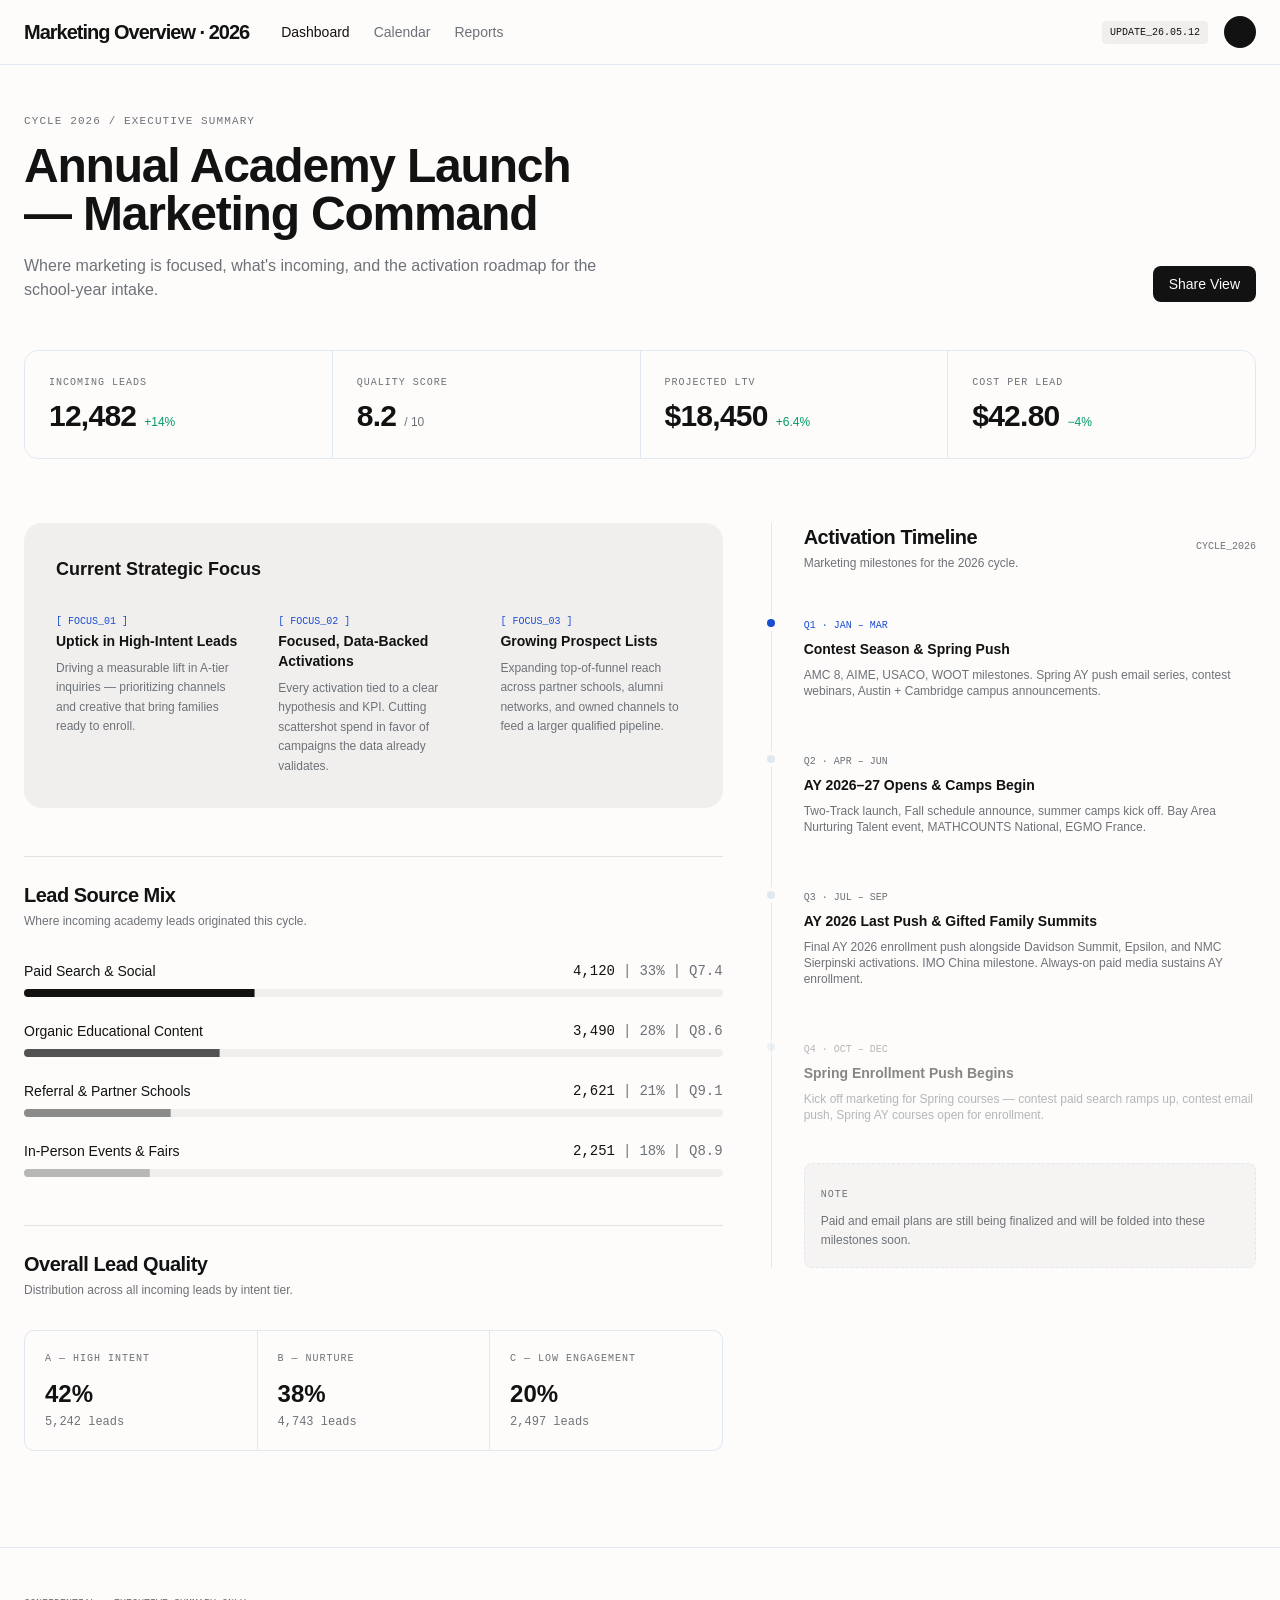
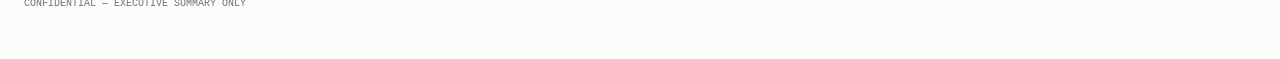
==== commit fa4236cf: "Update index.html" ====
--- a/index.html
+++ b/index.html
@@ -1,6 +1,6 @@
 <!DOCTYPE html>
 <!-- saved from url=(0054)https://preview-%2Dacademy-2026-dashboard.lovable.app/ -->
-<html lang="en"><head><meta http-equiv="Content-Type" content="text/html; charset=UTF-8"><meta name="viewport" content="width=device-width, initial-scale=1"><link rel="stylesheet" href="./styles-Cn8V7JbX.css" data-precedence="default"><title>Academia.HQ — Marketing Executive Dashboard</title><meta name="author" content="Lovable"><meta property="og:title" content="Lovable App"><meta property="og:description" content="Lovable Generated Project"><meta property="og:type" content="website"><meta name="twitter:card" content="summary"><meta name="twitter:site" content="@Lovable"><meta name="description" content="Executive overview of marketing activations, lead volume, lead quality and source mix for the annual academy launch cycle."><link rel="modulepreload" href="https://preview--academy-2026-dashboard.lovable.app/assets/index-B-Gn3S8Y.js"><link rel="modulepreload" href="https://preview--academy-2026-dashboard.lovable.app/assets/index-vimdOKwy.js">
+<html lang="en"><head><meta http-equiv="Content-Type" content="text/html; charset=UTF-8"><meta name="viewport" content="width=device-width, initial-scale=1"><link rel="stylesheet" href="./styles-Cn8V7JbX.css" data-precedence="default"><title>Academia.HQ — Marketing Executive Dashboard</title><meta name="author" content="Lovable"><meta property="og:title" content="Lovable App"><meta property="og:description" content="Lovable Generated Project"><meta property="og:type" content="website"><meta name="twitter:card" content="summary"><meta name="twitter:site" content="@Lovable"><meta name="description" content="Executive overview of marketing activations, lead volume, lead quality and source mix for the annual academy launch cycle."><link rel="modulepreload" href="./assets/index-B-Gn3S8Y.js"><link rel="modulepreload" href="./assets/index-vimdOKwy.js">
 <style>
 	@font-face {
 		font-family: 'CameraPlainVariable';
@@ -173,61 +173,7 @@
             .jcpwm-preloader {
                 transform: translateX(0px) !important;
             }
-        </style></head><body><!--$--><main class="min-h-screen bg-background text-foreground font-display selection:bg-primary/10"><nav class="sticky top-0 z-50 border-b border-border bg-background/80 backdrop-blur-md"><div class="mx-auto flex h-16 max-w-7xl items-center justify-between px-6"><div class="flex items-center gap-8"><span class="text-xl font-extrabold tracking-tighter">Marketing Overview · 2026</span><div class="hidden gap-6 text-sm font-medium text-muted-foreground md:flex"><a href="https://preview--academy-2026-dashboard.lovable.app/" class="text-foreground">Dashboard</a><a href="https://preview--academy-2026-dashboard.lovable.app/calendar" class="transition-colors hover:text-foreground">Calendar</a><a href="https://preview--academy-2026-dashboard.lovable.app/#" class="transition-colors hover:text-foreground">Reports</a></div></div><div class="flex items-center gap-4"><div class="rounded bg-foreground/5 px-2 py-1 font-mono text-[10px]">UPDATE_26.05.12</div><div class="size-8 rounded-full bg-foreground"></div></div></div></nav><section class="mx-auto max-w-7xl px-6 py-12"><header class="animate-entrance mb-12 flex flex-col justify-between gap-6 md:flex-row md:items-end"><div><p class="mb-3 font-mono text-[11px] uppercase tracking-widest text-muted-foreground">Cycle 2026 / Executive Summary</p><h1 class="max-w-2xl text-balance text-4xl font-extrabold tracking-tight md:text-5xl">Annual Academy Launch — Marketing Command</h1><p class="mt-4 max-w-xl text-pretty text-muted-foreground">Where marketing is focused, what's incoming, and the activation roadmap for the school-year intake.</p></div><div class="flex gap-3"><a href="https://preview--academy-2026-dashboard.lovable.app/#" class="rounded-md bg-foreground px-4 py-2 text-sm font-medium text-background transition-all hover:opacity-90">Share View</a></div></header><div class="animate-entrance mb-16 grid grid-cols-1 gap-px overflow-hidden rounded-xl border border-border bg-border md:grid-cols-4 [animation-delay:100ms]"><div class="bg-background p-6"><span class="mb-2 block font-mono text-[10px] uppercase tracking-widest text-muted-foreground">Incoming Leads</span><div class="flex items-baseline gap-2"><span class="text-3xl font-bold tracking-tight">12,482</span><span class="text-xs font-medium text-emerald-600">+14%</span></div></div><div class="bg-background p-6"><span class="mb-2 block font-mono text-[10px] uppercase tracking-widest text-muted-foreground">Quality Score</span><div class="flex items-baseline gap-2"><span class="text-3xl font-bold tracking-tight">8.2</span><span class="text-xs font-medium text-muted-foreground">/ 10</span></div></div><div class="bg-background p-6"><span class="mb-2 block font-mono text-[10px] uppercase tracking-widest text-muted-foreground">Projected LTV</span><div class="flex items-baseline gap-2"><span class="text-3xl font-bold tracking-tight">$18,450</span><span class="text-xs font-medium text-emerald-600">+6.4%</span></div></div><div class="bg-background p-6"><span class="mb-2 block font-mono text-[10px] uppercase tracking-widest text-muted-foreground">Cost per Lead</span><div class="flex items-baseline gap-2"><span class="text-3xl font-bold tracking-tight">$42.80</span><span class="text-xs font-medium text-emerald-600">−4%</span></div></div></div><div class="grid grid-cols-1 gap-12 lg:grid-cols-12"><div class="animate-entrance space-y-12 lg:col-span-7 [animation-delay:200ms]"><div class="rounded-2xl bg-foreground/5 p-8"><h3 class="mb-6 text-lg font-bold">Current Strategic Focus</h3><div class="grid grid-cols-1 gap-8 md:grid-cols-3"><div class="space-y-2"><span class="font-mono text-[10px] text-primary">[ <!-- -->FOCUS_01<!-- --> ]</span><p class="text-sm font-bold">Uptick in High-Intent Leads</p><p class="text-xs leading-relaxed text-muted-foreground">Driving a measurable lift in A-tier inquiries — prioritizing channels and creative that bring families ready to enroll.</p></div><div class="space-y-2"><span class="font-mono text-[10px] text-primary">[ <!-- -->FOCUS_02<!-- --> ]</span><p class="text-sm font-bold">Focused, Data-Backed Activations</p><p class="text-xs leading-relaxed text-muted-foreground">Every activation tied to a clear hypothesis and KPI. Cutting scattershot spend in favor of campaigns the data already validates.</p></div><div class="space-y-2"><span class="font-mono text-[10px] text-primary">[ <!-- -->FOCUS_03<!-- --> ]</span><p class="text-sm font-bold">Growing Prospect Lists</p><p class="text-xs leading-relaxed text-muted-foreground">Expanding top-of-funnel reach across partner schools, alumni networks, and owned channels to feed a larger qualified pipeline.</p></div></div></div><div class="border-t border-foreground/10 pt-6"><div class="mb-8 flex items-center justify-between"><div><h2 class="text-xl font-bold tracking-tight">Lead Source Mix</h2><p class="mt-1 text-xs text-muted-foreground">Where incoming academy leads originated this cycle.</p></div></div><div class="space-y-6"><div><div class="mb-2 flex justify-between text-sm"><span class="font-medium">Paid Search &amp; Social</span><span class="font-mono text-muted-foreground"><span class="text-foreground">4,120</span><span class="mx-2">|</span>33<!-- -->%<span class="mx-2">|</span>Q<!-- -->7.4</span></div><div class="h-2 overflow-hidden rounded-full bg-foreground/5"><div class="animate-slide h-full bg-foreground" style="width:33%;animation-delay:300ms"></div></div></div><div><div class="mb-2 flex justify-between text-sm"><span class="font-medium">Organic Educational Content</span><span class="font-mono text-muted-foreground"><span class="text-foreground">3,490</span><span class="mx-2">|</span>28<!-- -->%<span class="mx-2">|</span>Q<!-- -->8.6</span></div><div class="h-2 overflow-hidden rounded-full bg-foreground/5"><div class="animate-slide h-full bg-foreground/70" style="width:28%;animation-delay:400ms"></div></div></div><div><div class="mb-2 flex justify-between text-sm"><span class="font-medium">Referral &amp; Partner Schools</span><span class="font-mono text-muted-foreground"><span class="text-foreground">2,621</span><span class="mx-2">|</span>21<!-- -->%<span class="mx-2">|</span>Q<!-- -->9.1</span></div><div class="h-2 overflow-hidden rounded-full bg-foreground/5"><div class="animate-slide h-full bg-foreground/45" style="width:21%;animation-delay:500ms"></div></div></div><div><div class="mb-2 flex justify-between text-sm"><span class="font-medium">In-Person Events &amp; Fairs</span><span class="font-mono text-muted-foreground"><span class="text-foreground">2,251</span><span class="mx-2">|</span>18<!-- -->%<span class="mx-2">|</span>Q<!-- -->8.9</span></div><div class="h-2 overflow-hidden rounded-full bg-foreground/5"><div class="animate-slide h-full bg-foreground/25" style="width:18%;animation-delay:600ms"></div></div></div></div></div><div class="border-t border-foreground/10 pt-6"><div class="mb-8 flex items-center justify-between"><div><h2 class="text-xl font-bold tracking-tight">Overall Lead Quality</h2><p class="mt-1 text-xs text-muted-foreground">Distribution across all incoming leads by intent tier.</p></div></div><div class="grid grid-cols-3 gap-px overflow-hidden rounded-lg border border-border bg-border"><div class="bg-background p-5"><div class="font-mono text-[10px] uppercase tracking-widest text-muted-foreground">A — High Intent</div><div class="mt-3 text-2xl font-bold">42<!-- -->%</div><div class="mt-1 font-mono text-xs text-muted-foreground">5,242<!-- --> leads</div></div><div class="bg-background p-5"><div class="font-mono text-[10px] uppercase tracking-widest text-muted-foreground">B — Nurture</div><div class="mt-3 text-2xl font-bold">38<!-- -->%</div><div class="mt-1 font-mono text-xs text-muted-foreground">4,743<!-- --> leads</div></div><div class="bg-background p-5"><div class="font-mono text-[10px] uppercase tracking-widest text-muted-foreground">C — Low Engagement</div><div class="mt-3 text-2xl font-bold">20<!-- -->%</div><div class="mt-1 font-mono text-xs text-muted-foreground">2,497<!-- --> leads</div></div></div></div></div><div class="animate-entrance lg:col-span-5 [animation-delay:300ms]"><div class="border-l border-border pl-8"><div class="mb-10 flex items-center justify-between"><div><h2 class="text-xl font-bold tracking-tight">Activation Timeline</h2><p class="mt-1 text-xs text-muted-foreground">Marketing milestones for the 2026 cycle.</p></div><span class="font-mono text-[10px] text-muted-foreground">CYCLE_2026</span></div><div class="relative space-y-12"><div class="absolute -left-[33px] bottom-0 top-0 w-px bg-border"></div><div class="relative "><div class="absolute -left-[37px] top-2 size-2 rounded-full ring-4 ring-background bg-primary"></div><span class="font-mono text-[10px] uppercase text-primary">Q1 · Jan – Mar</span><h4 class="mt-1 text-sm font-bold">Contest Season &amp; Spring Push</h4><p class="mt-2 text-xs text-muted-foreground">AMC 8, AIME, USACO, WOOT milestones. Spring AY push email series, contest webinars, Austin + Cambridge campus announcements.</p></div><div class="relative "><div class="absolute -left-[37px] top-2 size-2 rounded-full ring-4 ring-background bg-border"></div><span class="font-mono text-[10px] uppercase text-muted-foreground">Q2 · Apr – Jun</span><h4 class="mt-1 text-sm font-bold">AY 2026–27 Opens &amp; Camps Begin</h4><p class="mt-2 text-xs text-muted-foreground">Two-Track launch, Fall schedule announce, summer camps kick off. Bay Area Nurturing Talent event, MATHCOUNTS National, EGMO France.</p></div><div class="relative "><div class="absolute -left-[37px] top-2 size-2 rounded-full ring-4 ring-background bg-border"></div><span class="font-mono text-[10px] uppercase text-muted-foreground">Q3 · Jul – Sep</span><h4 class="mt-1 text-sm font-bold">AY 2026 Last Push &amp; Gifted Family Summits</h4><p class="mt-2 text-xs text-muted-foreground">Final AY 2026 enrollment push alongside Davidson Summit, Epsilon, and NMC Sierpinski activations. IMO China milestone. Always-on paid media sustains AY enrollment.</p></div><div class="relative opacity-50"><div class="absolute -left-[37px] top-2 size-2 rounded-full ring-4 ring-background bg-border"></div><span class="font-mono text-[10px] uppercase text-muted-foreground">Q4 · Oct – Dec</span><h4 class="mt-1 text-sm font-bold">Spring Enrollment Push Begins</h4><p class="mt-2 text-xs text-muted-foreground">Kick off marketing for Spring courses — contest paid search ramps up, contest email push, Spring AY courses open for enrollment.</p></div></div><div class="mt-10 rounded-md border border-dashed border-border bg-foreground/[0.03] p-4"><span class="font-mono text-[10px] uppercase tracking-widest text-muted-foreground">Note</span><p class="mt-2 text-xs leading-relaxed text-muted-foreground">Paid and email plans are still being finalized and will be folded into these milestones soon.</p></div></div></div></div></section><footer class="mx-auto mt-12 flex max-w-7xl items-center justify-between border-t border-border px-6 py-12"><div class="font-mono text-[10px] text-muted-foreground">CONFIDENTIAL — EXECUTIVE SUMMARY ONLY</div></footer></main><!--/$--><script src="./lovable.js" type="module"></script>
-<aside id="lovable-badge" role="complementary" dir="ltr" lang="en" aria-label="Edit with Lovable">
-	<a id="lovable-badge-cta" target="_blank" href="https://lovable.dev/projects/fb2c8c8b-38e6-4d74-97dd-ea251c42cca8?utm_source=lovable-badge" rel="noopener nofollow" aria-label="Edit with Lovable">
-		<span id="lovable-badge-text">Edit with</span>
-		<svg xmlns="http://www.w3.org/2000/svg" width="52" height="16" fill="none" viewBox="0 0 52 16">
-  <path fill="#FCFBF8" fill-rule="evenodd" d="M20.318 5.25c.643 0 1.206.14 1.69.418a2.81 2.81 0 0 1 1.118 1.191c.266.513.4 1.115.4 1.807s-.134 1.296-.4 1.812a2.81 2.81 0 0 1-1.118 1.193c-.484.278-1.047.418-1.69.418s-1.208-.14-1.695-.418a2.85 2.85 0 0 1-1.125-1.193c-.262-.516-.393-1.12-.393-1.812s.131-1.294.393-1.807a2.848 2.848 0 0 1 1.125-1.191c.487-.279 1.052-.418 1.695-.418Zm0 1.425c-.27 0-.504.076-.7.228-.193.147-.34.37-.443.67-.102.295-.153.66-.153 1.093 0 .435.05.801.153 1.1.102.3.25.524.443.676.196.147.43.22.7.22.27 0 .502-.073.694-.22.193-.152.341-.375.443-.67.103-.299.153-.667.153-1.106 0-.65-.112-1.145-.337-1.481a1.08 1.08 0 0 0-.953-.51ZM32.7 5.25c.61 0 1.127.1 1.549.3.422.197.74.48.953.849.217.368.325.809.325 1.32v2.704c0 .29.02.562.062.812.044.245.108.4.19.466V12h-1.935a5.895 5.895 0 0 1-.105-.684 7.745 7.745 0 0 1-.02-.228 2.293 2.293 0 0 1-.151.203c-.205.242-.47.437-.793.584-.32.143-.685.215-1.094.215-.406 0-.77-.08-1.094-.24a1.845 1.845 0 0 1-.756-.682 1.984 1.984 0 0 1-.27-1.045c0-.606.178-1.069.535-1.388.356-.324.87-.534 1.542-.633l1.125-.16c.225-.032.403-.074.534-.123a.622.622 0 0 0 .288-.196.549.549 0 0 0 .093-.327.65.65 0 0 0-.11-.367.702.702 0 0 0-.32-.27c-.14-.07-.31-.105-.51-.105-.32 0-.576.083-.768.251-.193.164-.298.39-.314.676h-1.923c.016-.434.147-.82.393-1.155.25-.34.596-.604 1.039-.792.442-.189.954-.283 1.535-.283Zm.99 3.498a.98.98 0 0 1-.215.14 2.49 2.49 0 0 1-.584.178l-.473.092c-.315.061-.553.156-.713.283-.155.127-.233.305-.233.534 0 .23.084.412.252.547.168.135.383.203.645.203s.494-.058.694-.173c.201-.118.355-.282.461-.49.11-.21.166-.448.166-.714v-.6Zm4.526-2.375c.065-.125.138-.243.221-.349.197-.25.437-.44.719-.571.282-.135.6-.203.952-.203.528 0 .988.138 1.377.412.389.275.688.67.896 1.186.21.512.314 1.12.314 1.824 0 .7-.107 1.309-.32 1.825-.213.512-.518.906-.915 1.18-.393.275-.854.412-1.383.412-.352 0-.667-.062-.946-.184a1.832 1.832 0 0 1-.7-.554 2.2 2.2 0 0 1-.234-.383V12h-1.843V3h1.862v3.373Zm1.284.296c-.274 0-.51.085-.707.253-.192.163-.338.397-.436.7a3.376 3.376 0 0 0-.148 1.05c0 .406.05.759.148 1.058.098.299.243.53.436.694.197.164.433.246.707.246.279 0 .512-.082.7-.246.193-.164.336-.395.43-.694.099-.3.148-.652.148-1.058 0-.405-.05-.757-.147-1.056-.095-.299-.238-.53-.43-.694a1.015 1.015 0 0 0-.7-.253Zm9.416-1.419c.602 0 1.136.131 1.604.393.466.262.829.643 1.086 1.143.263.5.394 1.097.394 1.794 0 .25-.002.449-.006.596H47.51c.018.288.071.538.164.75a1.3 1.3 0 0 0 .491.596c.214.13.465.196.757.196.319 0 .583-.082.792-.246.209-.167.34-.403.393-.706h1.862a2.48 2.48 0 0 1-.485 1.235 2.54 2.54 0 0 1-1.051.805c-.439.188-.949.283-1.53.283-.655 0-1.225-.125-1.708-.375a2.672 2.672 0 0 1-1.13-1.143c-.267-.508-.4-1.137-.4-1.887 0-.712.14-1.327.418-1.843a2.86 2.86 0 0 1 1.155-1.186c.491-.27 1.051-.405 1.678-.405Zm-.044 1.345c-.274 0-.516.068-.725.203a1.29 1.29 0 0 0-.479.59 2.045 2.045 0 0 0-.132.498h2.562a1.873 1.873 0 0 0-.138-.602 1.061 1.061 0 0 0-.418-.516 1.243 1.243 0 0 0-.67-.173Z" clip-rule="evenodd"></path>
-  <path fill="#FCFBF8" d="m26.605 9.995 1.342-4.566h1.924L27.628 12h-2.07l-2.33-6.57h1.98l1.397 4.565Zm-13.013.143h2.256c1.632 0 1.421 1.837 1.418 1.861h-5.603V3h1.93v7.138Zm31.516 1.861h-1.862V3h1.862v8.999Z"></path>
-  <path fill="url(#a)" fill-rule="evenodd" d="M2.7 3c1.492 0 2.7 1.192 2.7 2.663v1.012h.9c1.49 0 2.7 1.192 2.7 2.662S7.791 12 6.3 12H0V5.663C0 4.193 1.209 3 2.7 3Z" clip-rule="evenodd"></path>
-  <defs>
-    <radialgradient id="a" cx="0" cy="0" r="1" gradientTransform="matrix(-1.54236 7.07838 -10.231 -2.15602 4.627 5.022)" gradientUnits="userSpaceOnUse">
-      <stop offset=".106" stop-color="#FE7B02"></stop>
-      <stop offset=".394" stop-color="#FE3F21"></stop>
-      <stop offset=".608" stop-color="#F858BC"></stop>
-      <stop offset=".929" stop-color="#575ECF"></stop>
-    </radialgradient>
-  </defs>
-</svg>
+        </style></head><body><!--$--><main class="min-h-screen bg-background text-foreground font-display selection:bg-primary/10"><nav class="sticky top-0 z-50 border-b border-border bg-background/80 backdrop-blur-md"><div class="mx-auto flex h-16 max-w-7xl items-center justify-between px-6"><div class="flex items-center gap-8"><span class="text-xl font-extrabold tracking-tighter">Marketing Overview · 2026</span><div class="hidden gap-6 text-sm font-medium text-muted-foreground md:flex"><a href="./" class="text-foreground">Dashboard</a><a href="./calendar" class="transition-colors hover:text-foreground">Calendar</a><a href="./#" class="transition-colors hover:text-foreground">Reports</a></div></div><div class="flex items-center gap-4"><div class="rounded bg-foreground/5 px-2 py-1 font-mono text-[10px]">UPDATE_26.05.12</div><div class="size-8 rounded-full bg-foreground"></div></div></div></nav><section class="mx-auto max-w-7xl px-6 py-12"><header class="animate-entrance mb-12 flex flex-col justify-between gap-6 md:flex-row md:items-end"><div><p class="mb-3 font-mono text-[11px] uppercase tracking-widest text-muted-foreground">Cycle 2026 / Executive Summary</p><h1 class="max-w-2xl text-balance text-4xl font-extrabold tracking-tight md:text-5xl">Annual Academy Launch — Marketing Command</h1><p class="mt-4 max-w-xl text-pretty text-muted-foreground">Where marketing is focused, what's incoming, and the activation roadmap for the school-year intake.</p></div><div class="flex gap-3"><a href="./#" class="rounded-md bg-foreground px-4 py-2 text-sm font-medium text-background transition-all hover:opacity-90">Share View</a></div></header><div class="animate-entrance mb-16 grid grid-cols-1 gap-px overflow-hidden rounded-xl border border-border bg-border md:grid-cols-4 [animation-delay:100ms]"><div class="bg-background p-6"><span class="mb-2 block font-mono text-[10px] uppercase tracking-widest text-muted-foreground">Incoming Leads</span><div class="flex items-baseline gap-2"><span class="text-3xl font-bold tracking-tight">12,482</span><span class="text-xs font-medium text-emerald-600">+14%</span></div></div><div class="bg-background p-6"><span class="mb-2 block font-mono text-[10px] uppercase tracking-widest text-muted-foreground">Quality Score</span><div class="flex items-baseline gap-2"><span class="text-3xl font-bold tracking-tight">8.2</span><span class="text-xs font-medium text-muted-foreground">/ 10</span></div></div><div class="bg-background p-6"><span class="mb-2 block font-mono text-[10px] uppercase tracking-widest text-muted-foreground">Projected LTV</span><div class="flex items-baseline gap-2"><span class="text-3xl font-bold tracking-tight">$18,450</span><span class="text-xs font-medium text-emerald-600">+6.4%</span></div></div><div class="bg-background p-6"><span class="mb-2 block font-mono text-[10px] uppercase tracking-widest text-muted-foreground">Cost per Lead</span><div class="flex items-baseline gap-2"><span class="text-3xl font-bold tracking-tight">$42.80</span><span class="text-xs font-medium text-emerald-600">−4%</span></div></div></div><div class="grid grid-cols-1 gap-12 lg:grid-cols-12"><div class="animate-entrance space-y-12 lg:col-span-7 [animation-delay:200ms]"><div class="rounded-2xl bg-foreground/5 p-8"><h3 class="mb-6 text-lg font-bold">Current Strategic Focus</h3><div class="grid grid-cols-1 gap-8 md:grid-cols-3"><div class="space-y-2"><span class="font-mono text-[10px] text-primary">[ <!-- -->FOCUS_01<!-- --> ]</span><p class="text-sm font-bold">Uptick in High-Intent Leads</p><p class="text-xs leading-relaxed text-muted-foreground">Driving a measurable lift in A-tier inquiries — prioritizing channels and creative that bring families ready to enroll.</p></div><div class="space-y-2"><span class="font-mono text-[10px] text-primary">[ <!-- -->FOCUS_02<!-- --> ]</span><p class="text-sm font-bold">Focused, Data-Backed Activations</p><p class="text-xs leading-relaxed text-muted-foreground">Every activation tied to a clear hypothesis and KPI. Cutting scattershot spend in favor of campaigns the data already validates.</p></div><div class="space-y-2"><span class="font-mono text-[10px] text-primary">[ <!-- -->FOCUS_03<!-- --> ]</span><p class="text-sm font-bold">Growing Prospect Lists</p><p class="text-xs leading-relaxed text-muted-foreground">Expanding top-of-funnel reach across partner schools, alumni networks, and owned channels to feed a larger qualified pipeline.</p></div></div></div><div class="border-t border-foreground/10 pt-6"><div class="mb-8 flex items-center justify-between"><div><h2 class="text-xl font-bold tracking-tight">Lead Source Mix</h2><p class="mt-1 text-xs text-muted-foreground">Where incoming academy leads originated this cycle.</p></div></div><div class="space-y-6"><div><div class="mb-2 flex justify-between text-sm"><span class="font-medium">Paid Search &amp; Social</span><span class="font-mono text-muted-foreground"><span class="text-foreground">4,120</span><span class="mx-2">|</span>33<!-- -->%<span class="mx-2">|</span>Q<!-- -->7.4</span></div><div class="h-2 overflow-hidden rounded-full bg-foreground/5"><div class="animate-slide h-full bg-foreground" style="width:33%;animation-delay:300ms"></div></div></div><div><div class="mb-2 flex justify-between text-sm"><span class="font-medium">Organic Educational Content</span><span class="font-mono text-muted-foreground"><span class="text-foreground">3,490</span><span class="mx-2">|</span>28<!-- -->%<span class="mx-2">|</span>Q<!-- -->8.6</span></div><div class="h-2 overflow-hidden rounded-full bg-foreground/5"><div class="animate-slide h-full bg-foreground/70" style="width:28%;animation-delay:400ms"></div></div></div><div><div class="mb-2 flex justify-between text-sm"><span class="font-medium">Referral &amp; Partner Schools</span><span class="font-mono text-muted-foreground"><span class="text-foreground">2,621</span><span class="mx-2">|</span>21<!-- -->%<span class="mx-2">|</span>Q<!-- -->9.1</span></div><div class="h-2 overflow-hidden rounded-full bg-foreground/5"><div class="animate-slide h-full bg-foreground/45" style="width:21%;animation-delay:500ms"></div></div></div><div><div class="mb-2 flex justify-between text-sm"><span class="font-medium">In-Person Events &amp; Fairs</span><span class="font-mono text-muted-foreground"><span class="text-foreground">2,251</span><span class="mx-2">|</span>18<!-- -->%<span class="mx-2">|</span>Q<!-- -->8.9</span></div><div class="h-2 overflow-hidden rounded-full bg-foreground/5"><div class="animate-slide h-full bg-foreground/25" style="width:18%;animation-delay:600ms"></div></div></div></div></div><div class="border-t border-foreground/10 pt-6"><div class="mb-8 flex items-center justify-between"><div><h2 class="text-xl font-bold tracking-tight">Overall Lead Quality</h2><p class="mt-1 text-xs text-muted-foreground">Distribution across all incoming leads by intent tier.</p></div></div><div class="grid grid-cols-3 gap-px overflow-hidden rounded-lg border border-border bg-border"><div class="bg-background p-5"><div class="font-mono text-[10px] uppercase tracking-widest text-muted-foreground">A — High Intent</div><div class="mt-3 text-2xl font-bold">42<!-- -->%</div><div class="mt-1 font-mono text-xs text-muted-foreground">5,242<!-- --> leads</div></div><div class="bg-background p-5"><div class="font-mono text-[10px] uppercase tracking-widest text-muted-foreground">B — Nurture</div><div class="mt-3 text-2xl font-bold">38<!-- -->%</div><div class="mt-1 font-mono text-xs text-muted-foreground">4,743<!-- --> leads</div></div><div class="bg-background p-5"><div class="font-mono text-[10px] uppercase tracking-widest text-muted-foreground">C — Low Engagement</div><div class="mt-3 text-2xl font-bold">20<!-- -->%</div><div class="mt-1 font-mono text-xs text-muted-foreground">2,497<!-- --> leads</div></div></div></div></div><div class="animate-entrance lg:col-span-5 [animation-delay:300ms]"><div class="border-l border-border pl-8"><div class="mb-10 flex items-center justify-between"><div><h2 class="text-xl font-bold tracking-tight">Activation Timeline</h2><p class="mt-1 text-xs text-muted-foreground">Marketing milestones for the 2026 cycle.</p></div><span class="font-mono text-[10px] text-muted-foreground">CYCLE_2026</span></div><div class="relative space-y-12"><div class="absolute -left-[33px] bottom-0 top-0 w-px bg-border"></div><div class="relative "><div class="absolute -left-[37px] top-2 size-2 rounded-full ring-4 ring-background bg-primary"></div><span class="font-mono text-[10px] uppercase text-primary">Q1 · Jan – Mar</span><h4 class="mt-1 text-sm font-bold">Contest Season &amp; Spring Push</h4><p class="mt-2 text-xs text-muted-foreground">AMC 8, AIME, USACO, WOOT milestones. Spring AY push email series, contest webinars, Austin + Cambridge campus announcements.</p></div><div class="relative "><div class="absolute -left-[37px] top-2 size-2 rounded-full ring-4 ring-background bg-border"></div><span class="font-mono text-[10px] uppercase text-muted-foreground">Q2 · Apr – Jun</span><h4 class="mt-1 text-sm font-bold">AY 2026–27 Opens &amp; Camps Begin</h4><p class="mt-2 text-xs text-muted-foreground">Two-Track launch, Fall schedule announce, summer camps kick off. Bay Area Nurturing Talent event, MATHCOUNTS National, EGMO France.</p></div><div class="relative "><div class="absolute -left-[37px] top-2 size-2 rounded-full ring-4 ring-background bg-border"></div><span class="font-mono text-[10px] uppercase text-muted-foreground">Q3 · Jul – Sep</span><h4 class="mt-1 text-sm font-bold">AY 2026 Last Push &amp; Gifted Family Summits</h4><p class="mt-2 text-xs text-muted-foreground">Final AY 2026 enrollment push alongside Davidson Summit, Epsilon, and NMC Sierpinski activations. IMO China milestone. Always-on paid media sustains AY enrollment.</p></div><div class="relative opacity-50"><div class="absolute -left-[37px] top-2 size-2 rounded-full ring-4 ring-background bg-border"></div><span class="font-mono text-[10px] uppercase text-muted-foreground">Q4 · Oct – Dec</span><h4 class="mt-1 text-sm font-bold">Spring Enrollment Push Begins</h4><p class="mt-2 text-xs text-muted-foreground">Kick off marketing for Spring courses — contest paid search ramps up, contest email push, Spring AY courses open for enrollment.</p></div></div><div class="mt-10 rounded-md border border-dashed border-border bg-foreground/[0.03] p-4"><span class="font-mono text-[10px] uppercase tracking-widest text-muted-foreground">Note</span><p class="mt-2 text-xs leading-relaxed text-muted-foreground">Paid and email plans are still being finalized and will be folded into these milestones soon.</p></div></div></div></div></section><footer class="mx-auto mt-12 flex max-w-7xl items-center justify-between border-t border-border px-6 py-12"><div class="font-mono text-[10px] text-muted-foreground">CONFIDENTIAL — EXECUTIVE SUMMARY ONLY</div></footer></main><!--/$--><script src="./lovable.js" type="module"></script>
 
 
-	</a>
-	
-	<span id="lovable-badge-divider" aria-hidden="true"></span>
-	
-	<button id="lovable-badge-close" aria-label="Dismiss" title="Dismiss" type="button">
-		<svg xmlns="http://www.w3.org/2000/svg" width="16" height="16" fill="none" viewBox="0 0 16 16" aria-hidden="true">
-			<path d="M10.646 4.646a.5.5 0 1 1 .707.708L8.707 8l2.646 2.646a.5.5 0 1 1-.707.707L8 8.707l-2.646 2.646a.5.5 0 1 1-.708-.707L7.293 8 4.646 5.354a.5.5 0 1 1 .708-.708L8 7.293l2.646-2.647Z"></path>
-		</svg>
-	</button>
-</aside>
-<script>
-	// Don't show the lovable-badge if the page is in an iframe or if it's being rendered by puppeteer (screenshot service)
-	if (window.self !== window.top || navigator.userAgent.includes('puppeteer')) {
-		// the page is in an iframe
-		var badge = document.getElementById('lovable-badge');
-		if (badge) {
-			badge.style.display = 'none';
-		}
-	}
-
-	// Add click event listener to close button with animation
-	var closeButton = document.getElementById('lovable-badge-close');
-	if (closeButton) {
-		closeButton.addEventListener('click', function(event) {
-			event.preventDefault();
-			event.stopPropagation();
-			var badge = document.getElementById('lovable-badge');
-			if (badge) {
-				badge.classList.add('closing');
-				setTimeout(function() {
-					if (badge) {
-						badge.style.display = 'none';
-					}
-				}, 240);
-			}
-		});
-	}
-</script>
 </body></html>
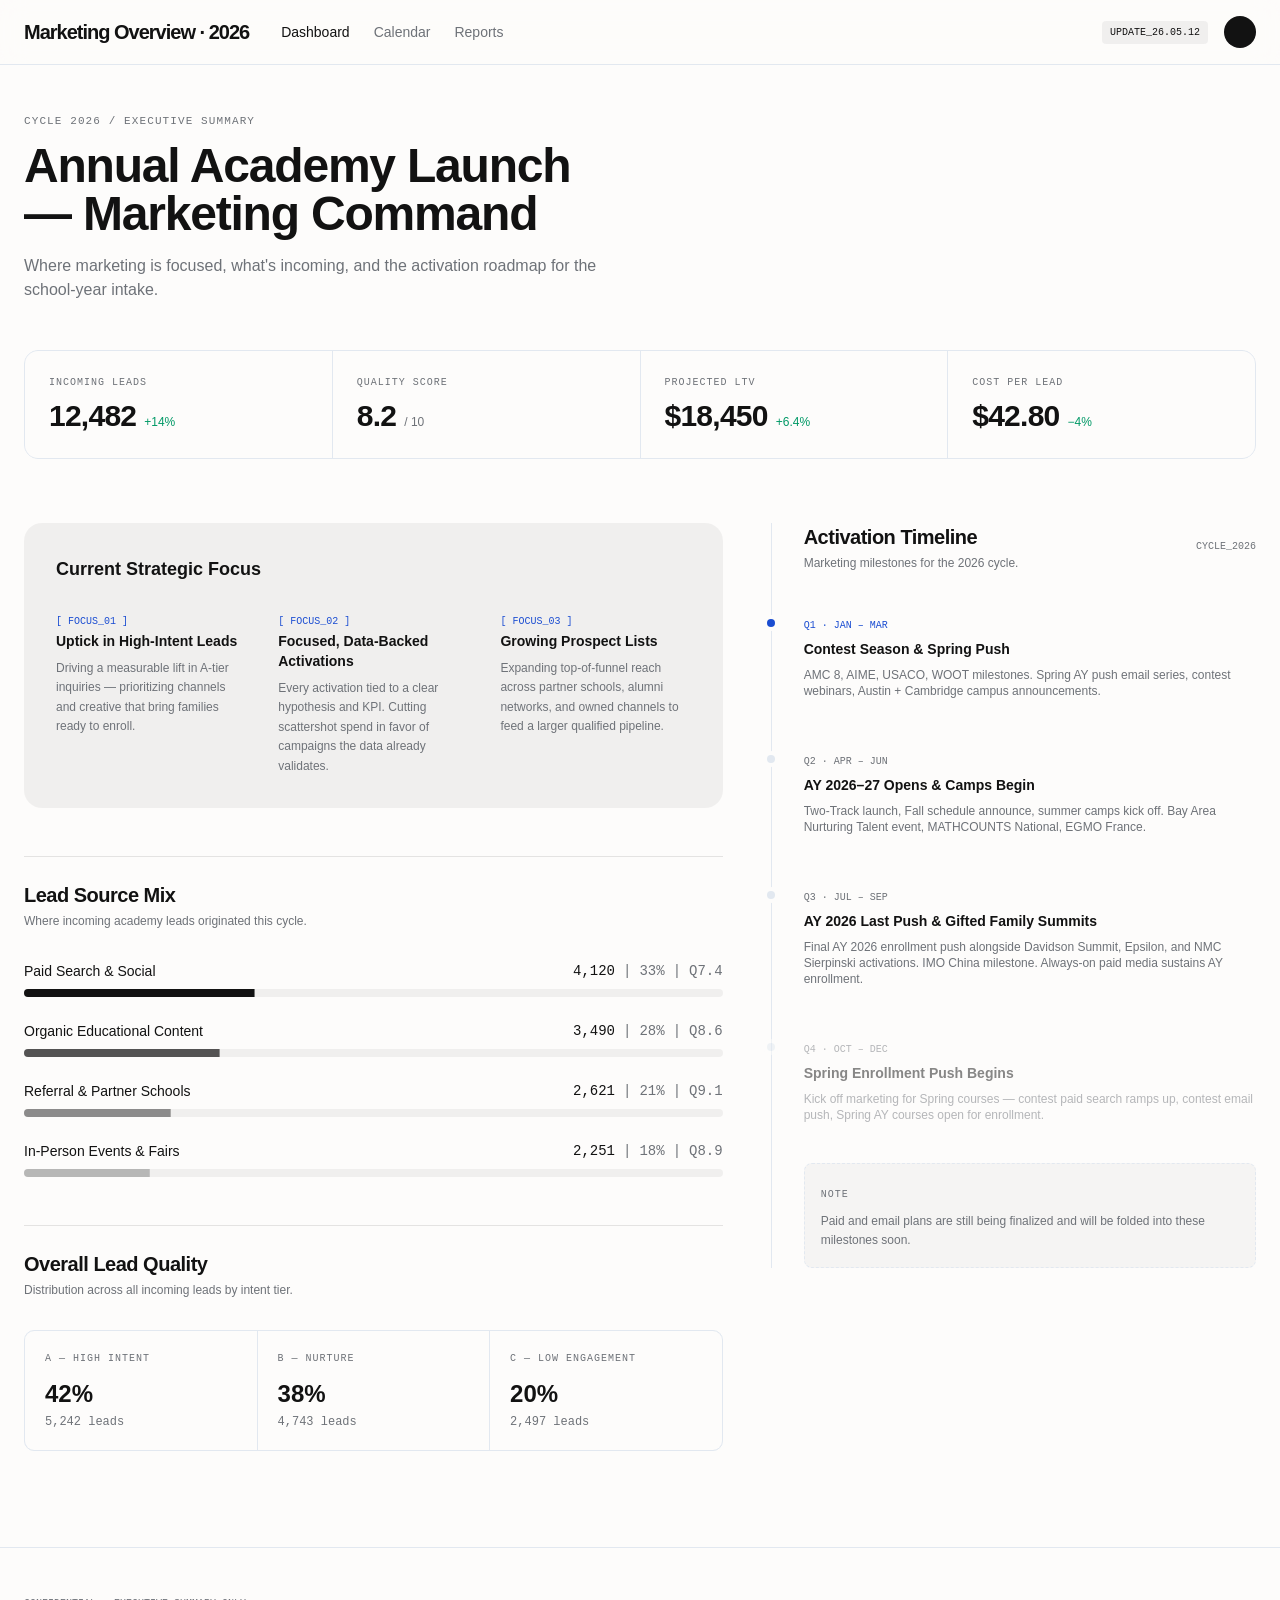
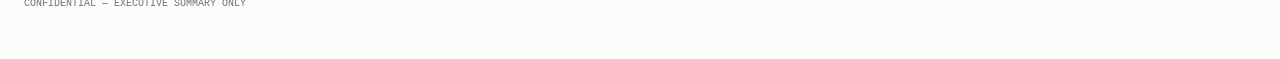
==== commit 1132aedc: "Update index.html" ====
--- a/index.html
+++ b/index.html
@@ -173,7 +173,7 @@
             .jcpwm-preloader {
                 transform: translateX(0px) !important;
             }
-        </style></head><body><!--$--><main class="min-h-screen bg-background text-foreground font-display selection:bg-primary/10"><nav class="sticky top-0 z-50 border-b border-border bg-background/80 backdrop-blur-md"><div class="mx-auto flex h-16 max-w-7xl items-center justify-between px-6"><div class="flex items-center gap-8"><span class="text-xl font-extrabold tracking-tighter">Marketing Overview · 2026</span><div class="hidden gap-6 text-sm font-medium text-muted-foreground md:flex"><a href="./" class="text-foreground">Dashboard</a><a href="./calendar" class="transition-colors hover:text-foreground">Calendar</a><a href="./#" class="transition-colors hover:text-foreground">Reports</a></div></div><div class="flex items-center gap-4"><div class="rounded bg-foreground/5 px-2 py-1 font-mono text-[10px]">UPDATE_26.05.12</div><div class="size-8 rounded-full bg-foreground"></div></div></div></nav><section class="mx-auto max-w-7xl px-6 py-12"><header class="animate-entrance mb-12 flex flex-col justify-between gap-6 md:flex-row md:items-end"><div><p class="mb-3 font-mono text-[11px] uppercase tracking-widest text-muted-foreground">Cycle 2026 / Executive Summary</p><h1 class="max-w-2xl text-balance text-4xl font-extrabold tracking-tight md:text-5xl">Annual Academy Launch — Marketing Command</h1><p class="mt-4 max-w-xl text-pretty text-muted-foreground">Where marketing is focused, what's incoming, and the activation roadmap for the school-year intake.</p></div><div class="flex gap-3"><a href="./#" class="rounded-md bg-foreground px-4 py-2 text-sm font-medium text-background transition-all hover:opacity-90">Share View</a></div></header><div class="animate-entrance mb-16 grid grid-cols-1 gap-px overflow-hidden rounded-xl border border-border bg-border md:grid-cols-4 [animation-delay:100ms]"><div class="bg-background p-6"><span class="mb-2 block font-mono text-[10px] uppercase tracking-widest text-muted-foreground">Incoming Leads</span><div class="flex items-baseline gap-2"><span class="text-3xl font-bold tracking-tight">12,482</span><span class="text-xs font-medium text-emerald-600">+14%</span></div></div><div class="bg-background p-6"><span class="mb-2 block font-mono text-[10px] uppercase tracking-widest text-muted-foreground">Quality Score</span><div class="flex items-baseline gap-2"><span class="text-3xl font-bold tracking-tight">8.2</span><span class="text-xs font-medium text-muted-foreground">/ 10</span></div></div><div class="bg-background p-6"><span class="mb-2 block font-mono text-[10px] uppercase tracking-widest text-muted-foreground">Projected LTV</span><div class="flex items-baseline gap-2"><span class="text-3xl font-bold tracking-tight">$18,450</span><span class="text-xs font-medium text-emerald-600">+6.4%</span></div></div><div class="bg-background p-6"><span class="mb-2 block font-mono text-[10px] uppercase tracking-widest text-muted-foreground">Cost per Lead</span><div class="flex items-baseline gap-2"><span class="text-3xl font-bold tracking-tight">$42.80</span><span class="text-xs font-medium text-emerald-600">−4%</span></div></div></div><div class="grid grid-cols-1 gap-12 lg:grid-cols-12"><div class="animate-entrance space-y-12 lg:col-span-7 [animation-delay:200ms]"><div class="rounded-2xl bg-foreground/5 p-8"><h3 class="mb-6 text-lg font-bold">Current Strategic Focus</h3><div class="grid grid-cols-1 gap-8 md:grid-cols-3"><div class="space-y-2"><span class="font-mono text-[10px] text-primary">[ <!-- -->FOCUS_01<!-- --> ]</span><p class="text-sm font-bold">Uptick in High-Intent Leads</p><p class="text-xs leading-relaxed text-muted-foreground">Driving a measurable lift in A-tier inquiries — prioritizing channels and creative that bring families ready to enroll.</p></div><div class="space-y-2"><span class="font-mono text-[10px] text-primary">[ <!-- -->FOCUS_02<!-- --> ]</span><p class="text-sm font-bold">Focused, Data-Backed Activations</p><p class="text-xs leading-relaxed text-muted-foreground">Every activation tied to a clear hypothesis and KPI. Cutting scattershot spend in favor of campaigns the data already validates.</p></div><div class="space-y-2"><span class="font-mono text-[10px] text-primary">[ <!-- -->FOCUS_03<!-- --> ]</span><p class="text-sm font-bold">Growing Prospect Lists</p><p class="text-xs leading-relaxed text-muted-foreground">Expanding top-of-funnel reach across partner schools, alumni networks, and owned channels to feed a larger qualified pipeline.</p></div></div></div><div class="border-t border-foreground/10 pt-6"><div class="mb-8 flex items-center justify-between"><div><h2 class="text-xl font-bold tracking-tight">Lead Source Mix</h2><p class="mt-1 text-xs text-muted-foreground">Where incoming academy leads originated this cycle.</p></div></div><div class="space-y-6"><div><div class="mb-2 flex justify-between text-sm"><span class="font-medium">Paid Search &amp; Social</span><span class="font-mono text-muted-foreground"><span class="text-foreground">4,120</span><span class="mx-2">|</span>33<!-- -->%<span class="mx-2">|</span>Q<!-- -->7.4</span></div><div class="h-2 overflow-hidden rounded-full bg-foreground/5"><div class="animate-slide h-full bg-foreground" style="width:33%;animation-delay:300ms"></div></div></div><div><div class="mb-2 flex justify-between text-sm"><span class="font-medium">Organic Educational Content</span><span class="font-mono text-muted-foreground"><span class="text-foreground">3,490</span><span class="mx-2">|</span>28<!-- -->%<span class="mx-2">|</span>Q<!-- -->8.6</span></div><div class="h-2 overflow-hidden rounded-full bg-foreground/5"><div class="animate-slide h-full bg-foreground/70" style="width:28%;animation-delay:400ms"></div></div></div><div><div class="mb-2 flex justify-between text-sm"><span class="font-medium">Referral &amp; Partner Schools</span><span class="font-mono text-muted-foreground"><span class="text-foreground">2,621</span><span class="mx-2">|</span>21<!-- -->%<span class="mx-2">|</span>Q<!-- -->9.1</span></div><div class="h-2 overflow-hidden rounded-full bg-foreground/5"><div class="animate-slide h-full bg-foreground/45" style="width:21%;animation-delay:500ms"></div></div></div><div><div class="mb-2 flex justify-between text-sm"><span class="font-medium">In-Person Events &amp; Fairs</span><span class="font-mono text-muted-foreground"><span class="text-foreground">2,251</span><span class="mx-2">|</span>18<!-- -->%<span class="mx-2">|</span>Q<!-- -->8.9</span></div><div class="h-2 overflow-hidden rounded-full bg-foreground/5"><div class="animate-slide h-full bg-foreground/25" style="width:18%;animation-delay:600ms"></div></div></div></div></div><div class="border-t border-foreground/10 pt-6"><div class="mb-8 flex items-center justify-between"><div><h2 class="text-xl font-bold tracking-tight">Overall Lead Quality</h2><p class="mt-1 text-xs text-muted-foreground">Distribution across all incoming leads by intent tier.</p></div></div><div class="grid grid-cols-3 gap-px overflow-hidden rounded-lg border border-border bg-border"><div class="bg-background p-5"><div class="font-mono text-[10px] uppercase tracking-widest text-muted-foreground">A — High Intent</div><div class="mt-3 text-2xl font-bold">42<!-- -->%</div><div class="mt-1 font-mono text-xs text-muted-foreground">5,242<!-- --> leads</div></div><div class="bg-background p-5"><div class="font-mono text-[10px] uppercase tracking-widest text-muted-foreground">B — Nurture</div><div class="mt-3 text-2xl font-bold">38<!-- -->%</div><div class="mt-1 font-mono text-xs text-muted-foreground">4,743<!-- --> leads</div></div><div class="bg-background p-5"><div class="font-mono text-[10px] uppercase tracking-widest text-muted-foreground">C — Low Engagement</div><div class="mt-3 text-2xl font-bold">20<!-- -->%</div><div class="mt-1 font-mono text-xs text-muted-foreground">2,497<!-- --> leads</div></div></div></div></div><div class="animate-entrance lg:col-span-5 [animation-delay:300ms]"><div class="border-l border-border pl-8"><div class="mb-10 flex items-center justify-between"><div><h2 class="text-xl font-bold tracking-tight">Activation Timeline</h2><p class="mt-1 text-xs text-muted-foreground">Marketing milestones for the 2026 cycle.</p></div><span class="font-mono text-[10px] text-muted-foreground">CYCLE_2026</span></div><div class="relative space-y-12"><div class="absolute -left-[33px] bottom-0 top-0 w-px bg-border"></div><div class="relative "><div class="absolute -left-[37px] top-2 size-2 rounded-full ring-4 ring-background bg-primary"></div><span class="font-mono text-[10px] uppercase text-primary">Q1 · Jan – Mar</span><h4 class="mt-1 text-sm font-bold">Contest Season &amp; Spring Push</h4><p class="mt-2 text-xs text-muted-foreground">AMC 8, AIME, USACO, WOOT milestones. Spring AY push email series, contest webinars, Austin + Cambridge campus announcements.</p></div><div class="relative "><div class="absolute -left-[37px] top-2 size-2 rounded-full ring-4 ring-background bg-border"></div><span class="font-mono text-[10px] uppercase text-muted-foreground">Q2 · Apr – Jun</span><h4 class="mt-1 text-sm font-bold">AY 2026–27 Opens &amp; Camps Begin</h4><p class="mt-2 text-xs text-muted-foreground">Two-Track launch, Fall schedule announce, summer camps kick off. Bay Area Nurturing Talent event, MATHCOUNTS National, EGMO France.</p></div><div class="relative "><div class="absolute -left-[37px] top-2 size-2 rounded-full ring-4 ring-background bg-border"></div><span class="font-mono text-[10px] uppercase text-muted-foreground">Q3 · Jul – Sep</span><h4 class="mt-1 text-sm font-bold">AY 2026 Last Push &amp; Gifted Family Summits</h4><p class="mt-2 text-xs text-muted-foreground">Final AY 2026 enrollment push alongside Davidson Summit, Epsilon, and NMC Sierpinski activations. IMO China milestone. Always-on paid media sustains AY enrollment.</p></div><div class="relative opacity-50"><div class="absolute -left-[37px] top-2 size-2 rounded-full ring-4 ring-background bg-border"></div><span class="font-mono text-[10px] uppercase text-muted-foreground">Q4 · Oct – Dec</span><h4 class="mt-1 text-sm font-bold">Spring Enrollment Push Begins</h4><p class="mt-2 text-xs text-muted-foreground">Kick off marketing for Spring courses — contest paid search ramps up, contest email push, Spring AY courses open for enrollment.</p></div></div><div class="mt-10 rounded-md border border-dashed border-border bg-foreground/[0.03] p-4"><span class="font-mono text-[10px] uppercase tracking-widest text-muted-foreground">Note</span><p class="mt-2 text-xs leading-relaxed text-muted-foreground">Paid and email plans are still being finalized and will be folded into these milestones soon.</p></div></div></div></div></section><footer class="mx-auto mt-12 flex max-w-7xl items-center justify-between border-t border-border px-6 py-12"><div class="font-mono text-[10px] text-muted-foreground">CONFIDENTIAL — EXECUTIVE SUMMARY ONLY</div></footer></main><!--/$--><script src="./lovable.js" type="module"></script>
+        </style></head><body><!--$--><main class="min-h-screen bg-background text-foreground font-display selection:bg-primary/10"><nav class="sticky top-0 z-50 border-b border-border bg-background/80 backdrop-blur-md"><div class="mx-auto flex h-16 max-w-7xl items-center justify-between px-6"><div class="flex items-center gap-8"><span class="text-xl font-extrabold tracking-tighter">Marketing Overview · 2026</span><div class="hidden gap-6 text-sm font-medium text-muted-foreground md:flex"><a href="./" class="text-foreground">Dashboard</a><a href="./calendar" class="transition-colors hover:text-foreground">Calendar</a><a href="./#" class="transition-colors hover:text-foreground">Reports</a></div></div><div class="flex items-center gap-4"><div class="rounded bg-foreground/5 px-2 py-1 font-mono text-[10px]">UPDATE_26.05.12</div><div class="size-8 rounded-full bg-foreground"></div></div></div></nav><section class="mx-auto max-w-7xl px-6 py-12"><header class="animate-entrance mb-12 flex flex-col justify-between gap-6 md:flex-row md:items-end"><div><p class="mb-3 font-mono text-[11px] uppercase tracking-widest text-muted-foreground">Cycle 2026 / Executive Summary</p><h1 class="max-w-2xl text-balance text-4xl font-extrabold tracking-tight md:text-5xl">Annual Academy Launch — Marketing Command</h1><p class="mt-4 max-w-xl text-pretty text-muted-foreground">Where marketing is focused, what's incoming, and the activation roadmap for the school-year intake.</p></div></header><div class="animate-entrance mb-16 grid grid-cols-1 gap-px overflow-hidden rounded-xl border border-border bg-border md:grid-cols-4 [animation-delay:100ms]"><div class="bg-background p-6"><span class="mb-2 block font-mono text-[10px] uppercase tracking-widest text-muted-foreground">Incoming Leads</span><div class="flex items-baseline gap-2"><span class="text-3xl font-bold tracking-tight">12,482</span><span class="text-xs font-medium text-emerald-600">+14%</span></div></div><div class="bg-background p-6"><span class="mb-2 block font-mono text-[10px] uppercase tracking-widest text-muted-foreground">Quality Score</span><div class="flex items-baseline gap-2"><span class="text-3xl font-bold tracking-tight">8.2</span><span class="text-xs font-medium text-muted-foreground">/ 10</span></div></div><div class="bg-background p-6"><span class="mb-2 block font-mono text-[10px] uppercase tracking-widest text-muted-foreground">Projected LTV</span><div class="flex items-baseline gap-2"><span class="text-3xl font-bold tracking-tight">$18,450</span><span class="text-xs font-medium text-emerald-600">+6.4%</span></div></div><div class="bg-background p-6"><span class="mb-2 block font-mono text-[10px] uppercase tracking-widest text-muted-foreground">Cost per Lead</span><div class="flex items-baseline gap-2"><span class="text-3xl font-bold tracking-tight">$42.80</span><span class="text-xs font-medium text-emerald-600">−4%</span></div></div></div><div class="grid grid-cols-1 gap-12 lg:grid-cols-12"><div class="animate-entrance space-y-12 lg:col-span-7 [animation-delay:200ms]"><div class="rounded-2xl bg-foreground/5 p-8"><h3 class="mb-6 text-lg font-bold">Current Strategic Focus</h3><div class="grid grid-cols-1 gap-8 md:grid-cols-3"><div class="space-y-2"><span class="font-mono text-[10px] text-primary">[ <!-- -->FOCUS_01<!-- --> ]</span><p class="text-sm font-bold">Uptick in High-Intent Leads</p><p class="text-xs leading-relaxed text-muted-foreground">Driving a measurable lift in A-tier inquiries — prioritizing channels and creative that bring families ready to enroll.</p></div><div class="space-y-2"><span class="font-mono text-[10px] text-primary">[ <!-- -->FOCUS_02<!-- --> ]</span><p class="text-sm font-bold">Focused, Data-Backed Activations</p><p class="text-xs leading-relaxed text-muted-foreground">Every activation tied to a clear hypothesis and KPI. Cutting scattershot spend in favor of campaigns the data already validates.</p></div><div class="space-y-2"><span class="font-mono text-[10px] text-primary">[ <!-- -->FOCUS_03<!-- --> ]</span><p class="text-sm font-bold">Growing Prospect Lists</p><p class="text-xs leading-relaxed text-muted-foreground">Expanding top-of-funnel reach across partner schools, alumni networks, and owned channels to feed a larger qualified pipeline.</p></div></div></div><div class="border-t border-foreground/10 pt-6"><div class="mb-8 flex items-center justify-between"><div><h2 class="text-xl font-bold tracking-tight">Lead Source Mix</h2><p class="mt-1 text-xs text-muted-foreground">Where incoming academy leads originated this cycle.</p></div></div><div class="space-y-6"><div><div class="mb-2 flex justify-between text-sm"><span class="font-medium">Paid Search &amp; Social</span><span class="font-mono text-muted-foreground"><span class="text-foreground">4,120</span><span class="mx-2">|</span>33<!-- -->%<span class="mx-2">|</span>Q<!-- -->7.4</span></div><div class="h-2 overflow-hidden rounded-full bg-foreground/5"><div class="animate-slide h-full bg-foreground" style="width:33%;animation-delay:300ms"></div></div></div><div><div class="mb-2 flex justify-between text-sm"><span class="font-medium">Organic Educational Content</span><span class="font-mono text-muted-foreground"><span class="text-foreground">3,490</span><span class="mx-2">|</span>28<!-- -->%<span class="mx-2">|</span>Q<!-- -->8.6</span></div><div class="h-2 overflow-hidden rounded-full bg-foreground/5"><div class="animate-slide h-full bg-foreground/70" style="width:28%;animation-delay:400ms"></div></div></div><div><div class="mb-2 flex justify-between text-sm"><span class="font-medium">Referral &amp; Partner Schools</span><span class="font-mono text-muted-foreground"><span class="text-foreground">2,621</span><span class="mx-2">|</span>21<!-- -->%<span class="mx-2">|</span>Q<!-- -->9.1</span></div><div class="h-2 overflow-hidden rounded-full bg-foreground/5"><div class="animate-slide h-full bg-foreground/45" style="width:21%;animation-delay:500ms"></div></div></div><div><div class="mb-2 flex justify-between text-sm"><span class="font-medium">In-Person Events &amp; Fairs</span><span class="font-mono text-muted-foreground"><span class="text-foreground">2,251</span><span class="mx-2">|</span>18<!-- -->%<span class="mx-2">|</span>Q<!-- -->8.9</span></div><div class="h-2 overflow-hidden rounded-full bg-foreground/5"><div class="animate-slide h-full bg-foreground/25" style="width:18%;animation-delay:600ms"></div></div></div></div></div><div class="border-t border-foreground/10 pt-6"><div class="mb-8 flex items-center justify-between"><div><h2 class="text-xl font-bold tracking-tight">Overall Lead Quality</h2><p class="mt-1 text-xs text-muted-foreground">Distribution across all incoming leads by intent tier.</p></div></div><div class="grid grid-cols-3 gap-px overflow-hidden rounded-lg border border-border bg-border"><div class="bg-background p-5"><div class="font-mono text-[10px] uppercase tracking-widest text-muted-foreground">A — High Intent</div><div class="mt-3 text-2xl font-bold">42<!-- -->%</div><div class="mt-1 font-mono text-xs text-muted-foreground">5,242<!-- --> leads</div></div><div class="bg-background p-5"><div class="font-mono text-[10px] uppercase tracking-widest text-muted-foreground">B — Nurture</div><div class="mt-3 text-2xl font-bold">38<!-- -->%</div><div class="mt-1 font-mono text-xs text-muted-foreground">4,743<!-- --> leads</div></div><div class="bg-background p-5"><div class="font-mono text-[10px] uppercase tracking-widest text-muted-foreground">C — Low Engagement</div><div class="mt-3 text-2xl font-bold">20<!-- -->%</div><div class="mt-1 font-mono text-xs text-muted-foreground">2,497<!-- --> leads</div></div></div></div></div><div class="animate-entrance lg:col-span-5 [animation-delay:300ms]"><div class="border-l border-border pl-8"><div class="mb-10 flex items-center justify-between"><div><h2 class="text-xl font-bold tracking-tight">Activation Timeline</h2><p class="mt-1 text-xs text-muted-foreground">Marketing milestones for the 2026 cycle.</p></div><span class="font-mono text-[10px] text-muted-foreground">CYCLE_2026</span></div><div class="relative space-y-12"><div class="absolute -left-[33px] bottom-0 top-0 w-px bg-border"></div><div class="relative "><div class="absolute -left-[37px] top-2 size-2 rounded-full ring-4 ring-background bg-primary"></div><span class="font-mono text-[10px] uppercase text-primary">Q1 · Jan – Mar</span><h4 class="mt-1 text-sm font-bold">Contest Season &amp; Spring Push</h4><p class="mt-2 text-xs text-muted-foreground">AMC 8, AIME, USACO, WOOT milestones. Spring AY push email series, contest webinars, Austin + Cambridge campus announcements.</p></div><div class="relative "><div class="absolute -left-[37px] top-2 size-2 rounded-full ring-4 ring-background bg-border"></div><span class="font-mono text-[10px] uppercase text-muted-foreground">Q2 · Apr – Jun</span><h4 class="mt-1 text-sm font-bold">AY 2026–27 Opens &amp; Camps Begin</h4><p class="mt-2 text-xs text-muted-foreground">Two-Track launch, Fall schedule announce, summer camps kick off. Bay Area Nurturing Talent event, MATHCOUNTS National, EGMO France.</p></div><div class="relative "><div class="absolute -left-[37px] top-2 size-2 rounded-full ring-4 ring-background bg-border"></div><span class="font-mono text-[10px] uppercase text-muted-foreground">Q3 · Jul – Sep</span><h4 class="mt-1 text-sm font-bold">AY 2026 Last Push &amp; Gifted Family Summits</h4><p class="mt-2 text-xs text-muted-foreground">Final AY 2026 enrollment push alongside Davidson Summit, Epsilon, and NMC Sierpinski activations. IMO China milestone. Always-on paid media sustains AY enrollment.</p></div><div class="relative opacity-50"><div class="absolute -left-[37px] top-2 size-2 rounded-full ring-4 ring-background bg-border"></div><span class="font-mono text-[10px] uppercase text-muted-foreground">Q4 · Oct – Dec</span><h4 class="mt-1 text-sm font-bold">Spring Enrollment Push Begins</h4><p class="mt-2 text-xs text-muted-foreground">Kick off marketing for Spring courses — contest paid search ramps up, contest email push, Spring AY courses open for enrollment.</p></div></div><div class="mt-10 rounded-md border border-dashed border-border bg-foreground/[0.03] p-4"><span class="font-mono text-[10px] uppercase tracking-widest text-muted-foreground">Note</span><p class="mt-2 text-xs leading-relaxed text-muted-foreground">Paid and email plans are still being finalized and will be folded into these milestones soon.</p></div></div></div></div></section><footer class="mx-auto mt-12 flex max-w-7xl items-center justify-between border-t border-border px-6 py-12"><div class="font-mono text-[10px] text-muted-foreground">CONFIDENTIAL — EXECUTIVE SUMMARY ONLY</div></footer></main><!--/$--><script src="./lovable.js" type="module"></script>
 
 
 </body></html>
